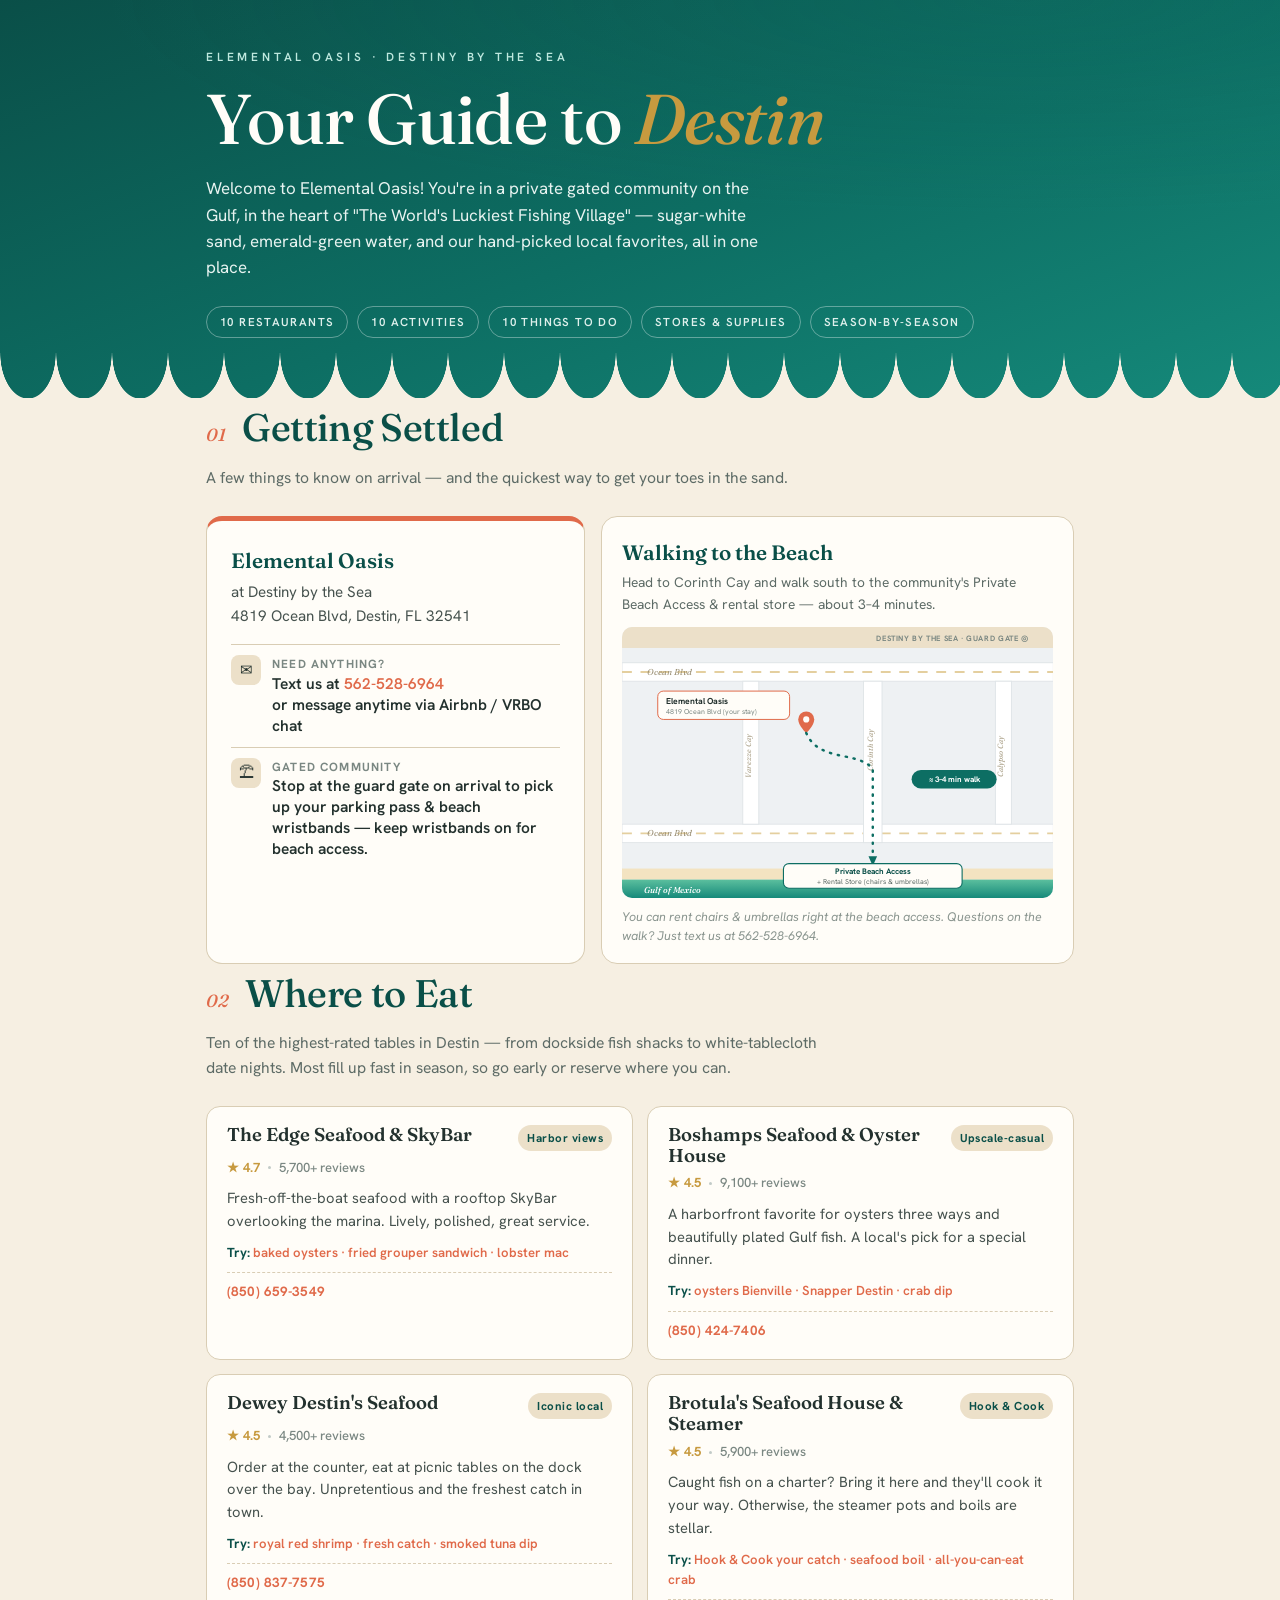
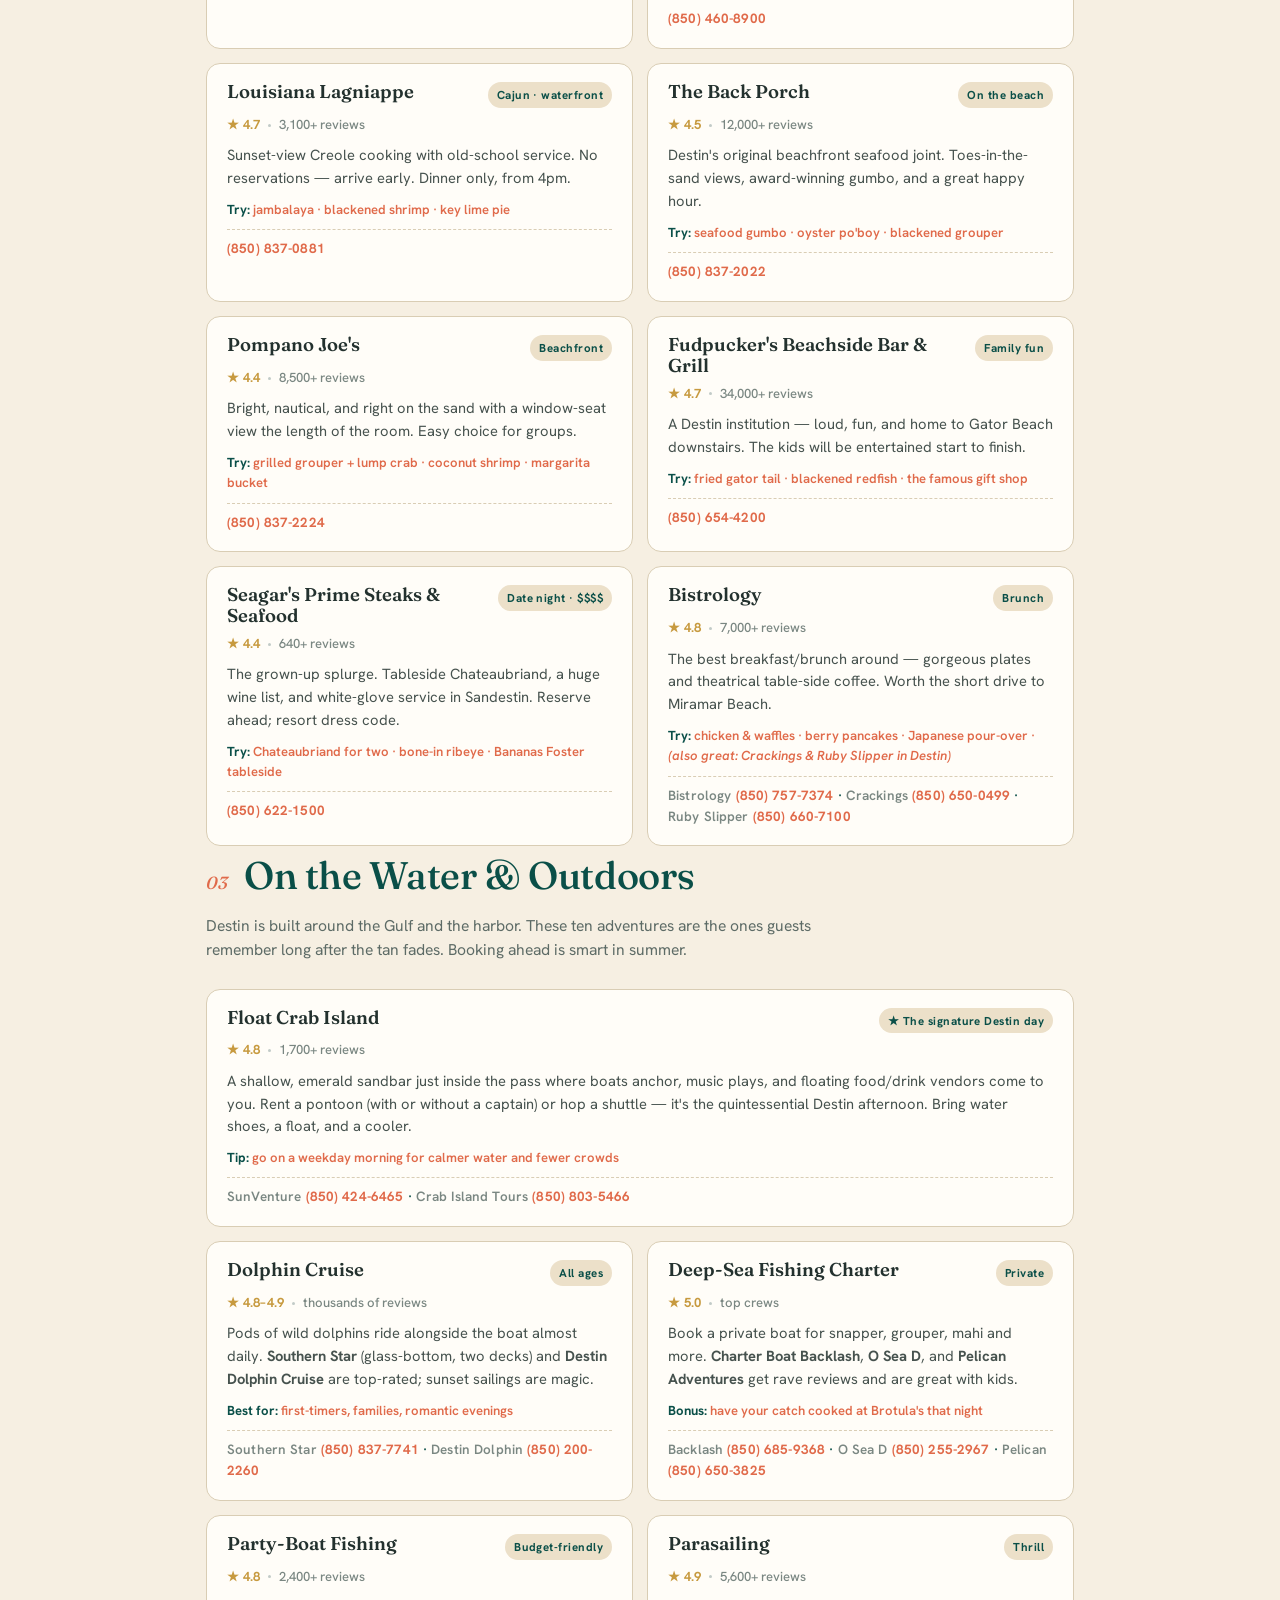
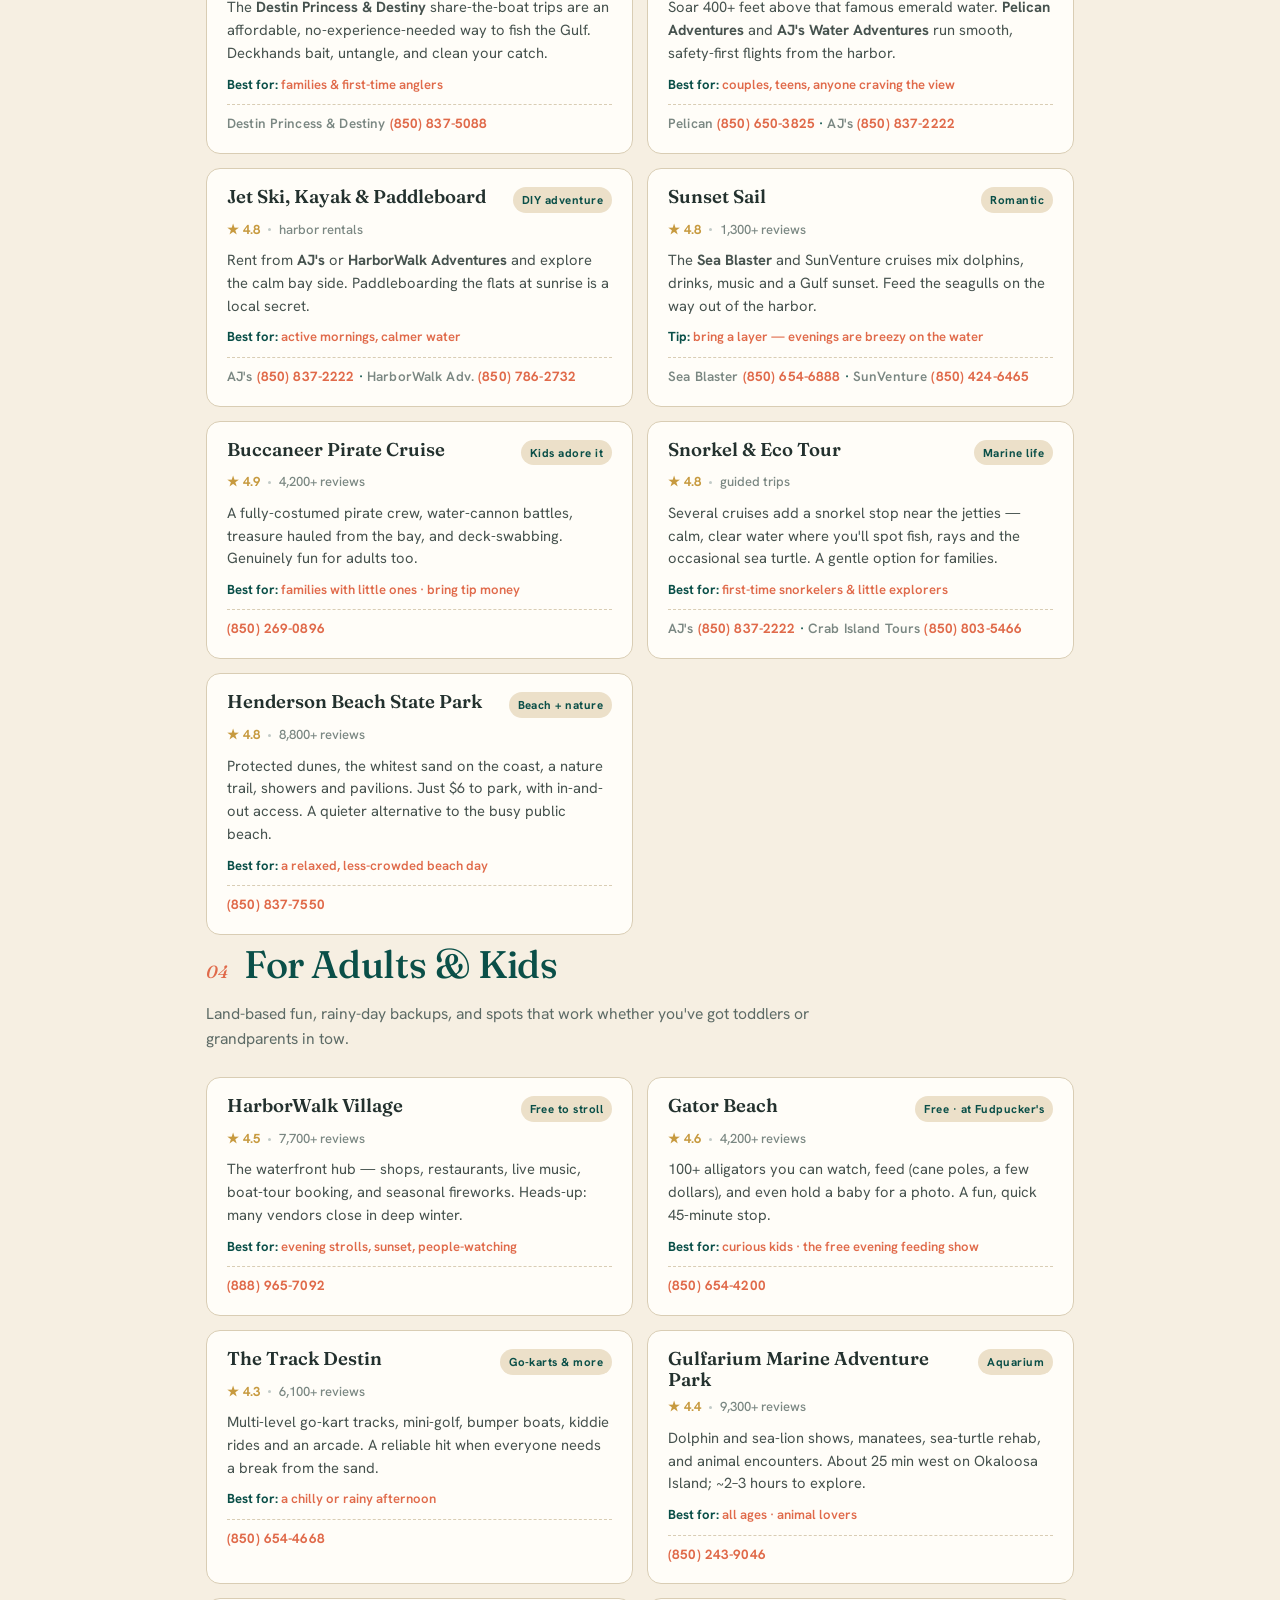
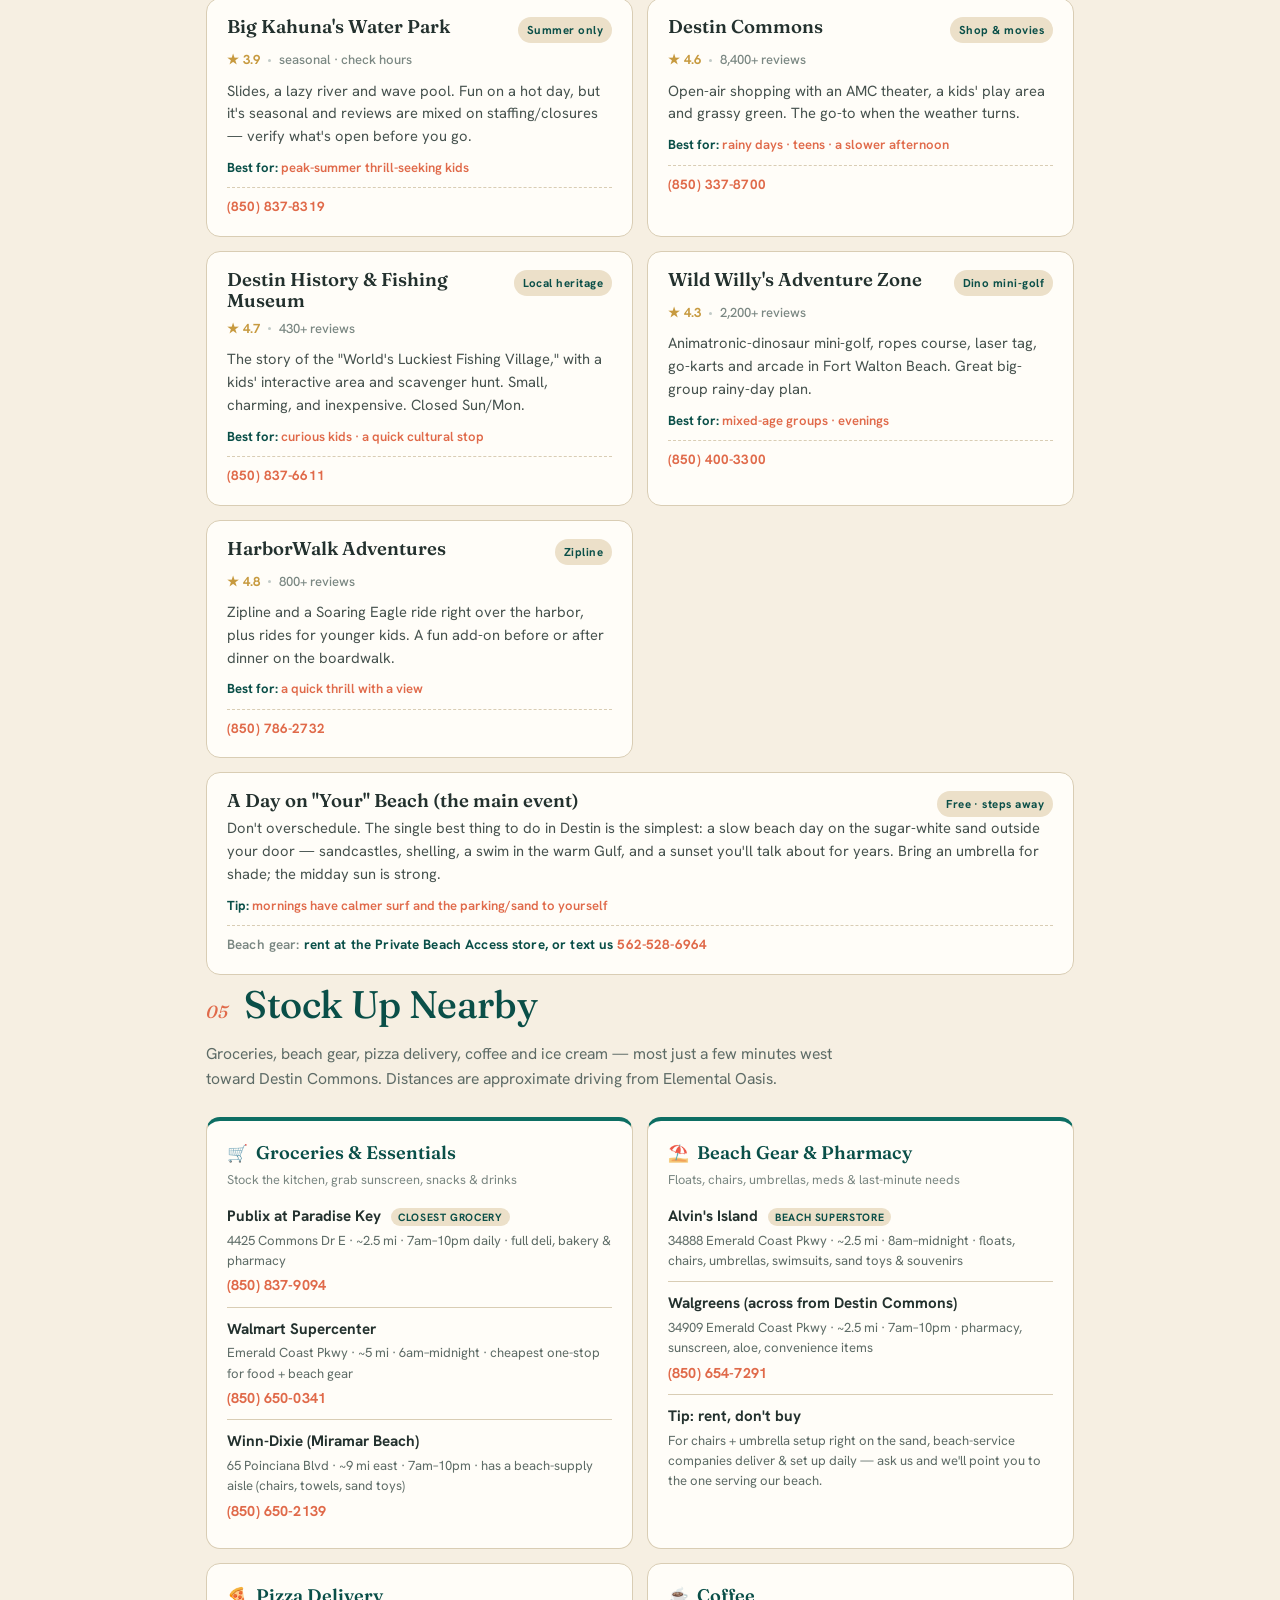
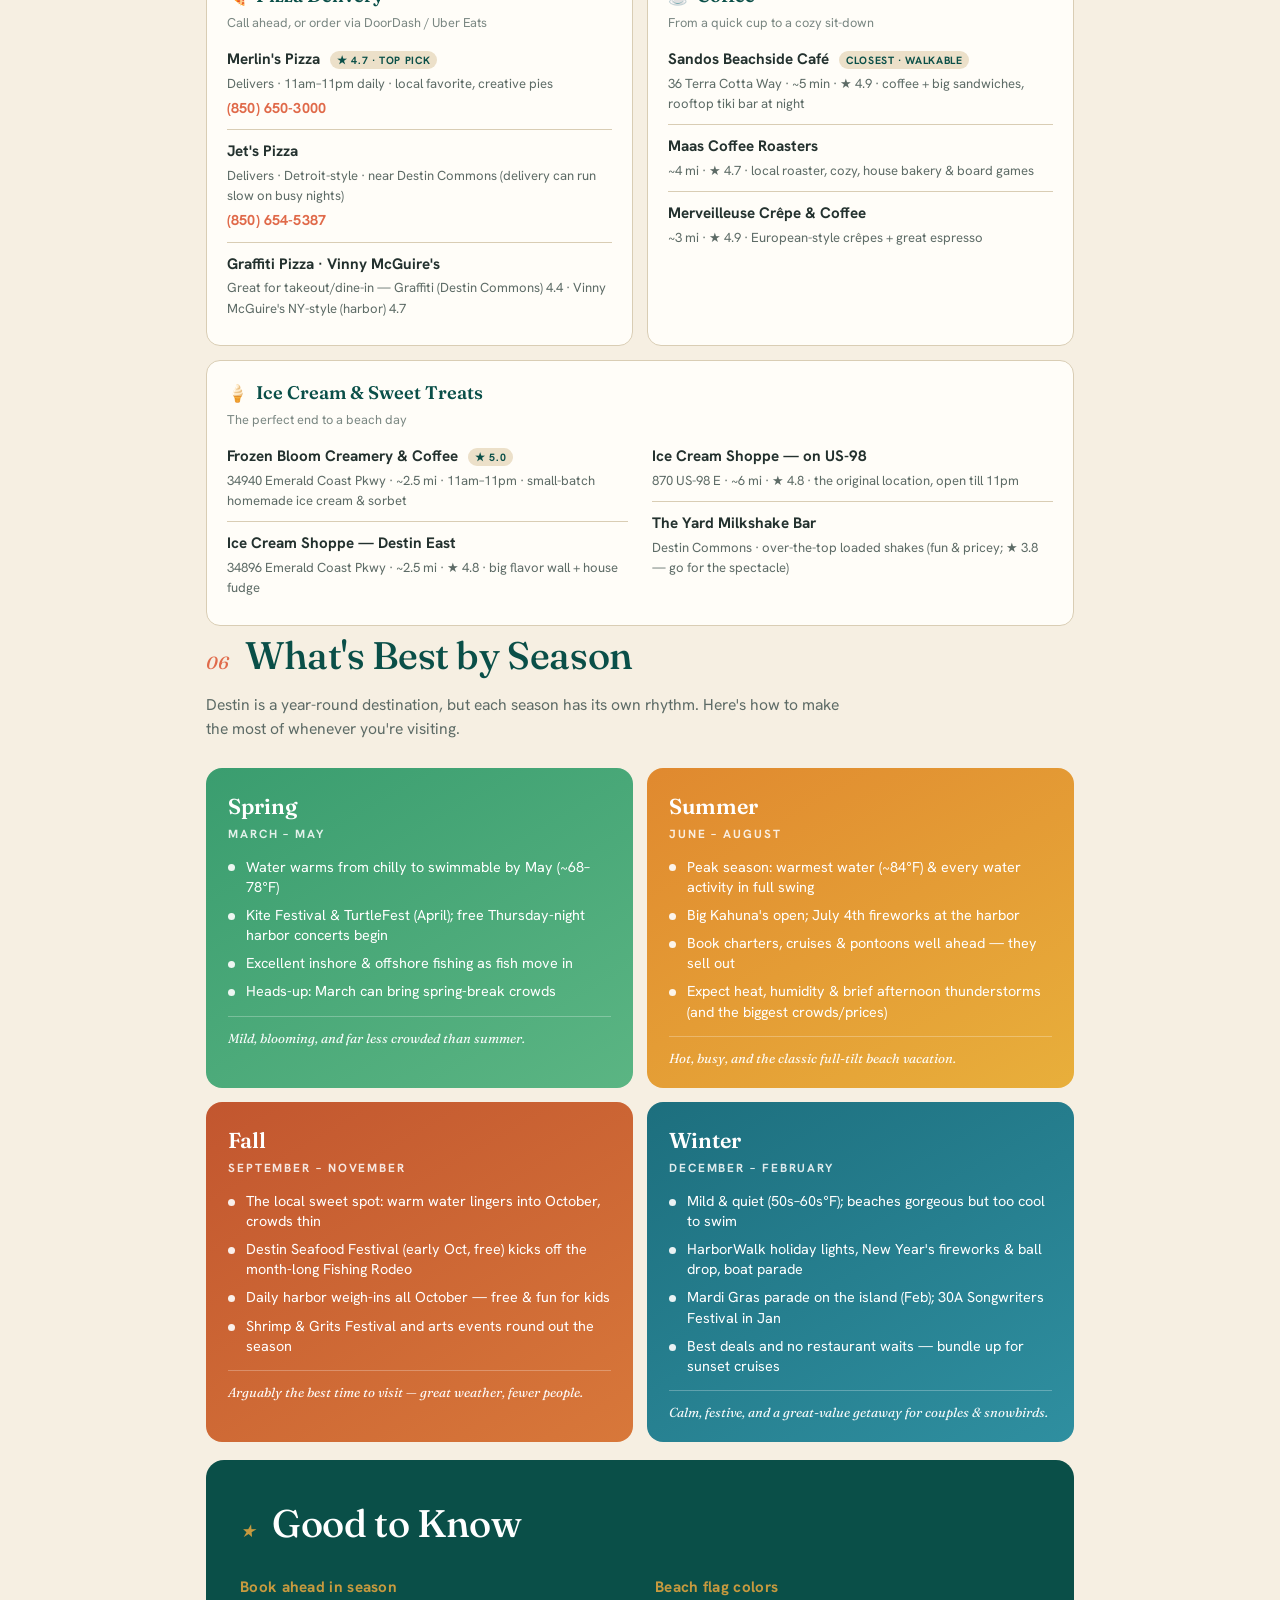
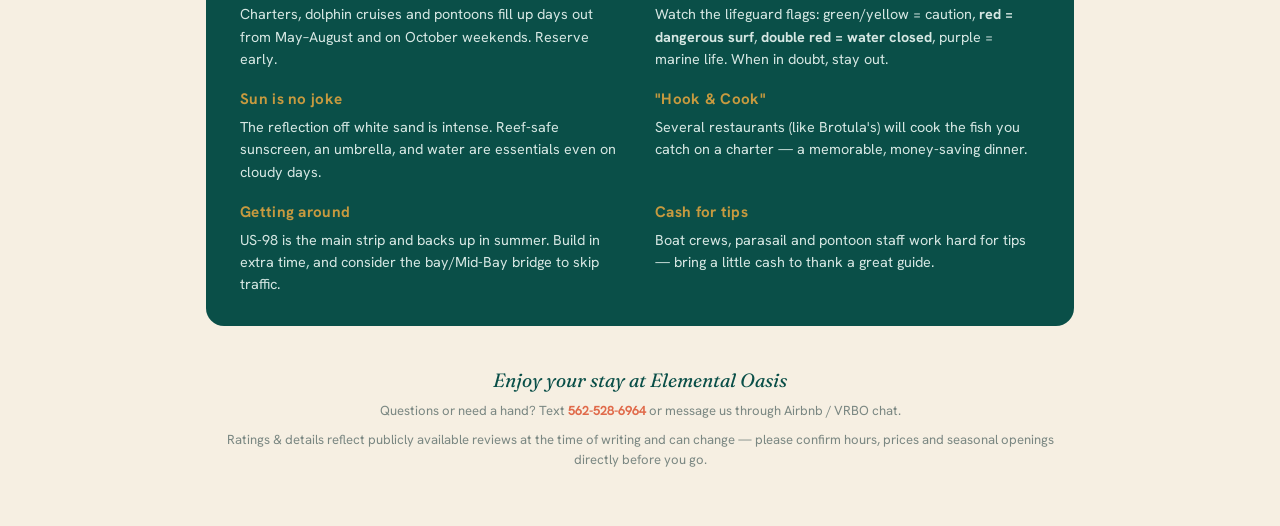
==== index.html @ 058cfdca "Add files via upload" ====
<!DOCTYPE html>
<html lang="en">
<head>
<meta charset="UTF-8">
<meta name="viewport" content="width=device-width, initial-scale=1.0">
<title>Elemental Oasis — Destin Guest Guide</title>
<link rel="preconnect" href="https://fonts.googleapis.com">
<link rel="preconnect" href="https://fonts.gstatic.com" crossorigin>
<link href="https://fonts.googleapis.com/css2?family=Fraunces:ital,opsz,wght@0,9..144,400;0,9..144,500;0,9..144,600;1,9..144,400&family=Hanken+Grotesk:wght@400;500;600;700&display=swap" rel="stylesheet">
<style>
  :root{
    --sand:#f6efe2;
    --sand-deep:#ece0c9;
    --ink:#23312e;
    --emerald:#0d6e63;
    --emerald-deep:#0a4f48;
    --coral:#e06a4a;
    --gold:#c79a3f;
    --line:#d9cdb4;
    --paper:#fffdf8;
  }
  *{box-sizing:border-box;margin:0;padding:0;}
  html{scroll-behavior:smooth;}
  body{
    font-family:'Hanken Grotesk',sans-serif;
    background:var(--sand);
    color:var(--ink);
    line-height:1.55;
    -webkit-font-smoothing:antialiased;
  }
  .wrap{max-width:920px;margin:0 auto;padding:0 26px;}

  /* ---------- HERO ---------- */
  header.hero{
    position:relative;
    background:
      radial-gradient(120% 90% at 80% 0%, rgba(13,110,99,.18), transparent 60%),
      linear-gradient(160deg,var(--emerald-deep) 0%, var(--emerald) 55%, #15897a 100%);
    color:var(--paper);
    padding:64px 0 72px;
    overflow:hidden;
  }
  header.hero::after{
    content:"";position:absolute;left:0;right:0;bottom:-1px;height:46px;
    background:var(--sand);
    -webkit-mask:radial-gradient(28px 46px at 28px 0, transparent 98%, #000) repeat-x;
            mask:radial-gradient(28px 46px at 28px 0, transparent 98%, #000) repeat-x;
    -webkit-mask-size:56px 46px; mask-size:56px 46px;
  }
  .eyebrow{
    font-size:.74rem;letter-spacing:.32em;text-transform:uppercase;
    font-weight:600;color:#bfe9df;margin-bottom:18px;
  }
  header.hero h1{
    font-family:'Fraunces',serif;font-weight:500;
    font-size:clamp(2.6rem,6.5vw,4.4rem);line-height:.98;letter-spacing:-.01em;
  }
  header.hero h1 em{font-style:italic;color:var(--gold);}
  .lede{
    margin-top:22px;max-width:560px;font-size:1.06rem;color:#e7f3f0;
  }
  .tagchips{margin-top:26px;display:flex;flex-wrap:wrap;gap:9px;}
  .tagchips span{
    font-size:.72rem;letter-spacing:.12em;text-transform:uppercase;font-weight:600;
    border:1px solid rgba(255,255,255,.35);border-radius:30px;padding:6px 13px;color:#dff0ec;
  }

  /* ---------- SECTION SCAFFOLD ---------- */
  section{padding:54px 0 8px;}
  .sec-head{display:flex;align-items:baseline;gap:16px;margin-bottom:8px;}
  .sec-num{
    font-family:'Fraunces',serif;font-style:italic;font-size:1.1rem;color:var(--coral);
    font-weight:500;
  }
  h2{
    font-family:'Fraunces',serif;font-weight:500;
    font-size:clamp(1.7rem,3.6vw,2.4rem);letter-spacing:-.01em;color:var(--emerald-deep);
  }
  .sec-sub{color:#5d6b66;font-size:.98rem;margin:2px 0 26px;max-width:640px;}

  /* ---------- CARDS ---------- */
  .grid{display:grid;grid-template-columns:1fr 1fr;gap:14px;}
  .card{
    background:var(--paper);border:1px solid var(--line);border-radius:14px;
    padding:18px 20px;position:relative;
    transition:transform .18s ease, box-shadow .18s ease;
  }
  .card:hover{transform:translateY(-3px);box-shadow:0 14px 28px -18px rgba(10,79,72,.5);}
  .card .top{display:flex;justify-content:space-between;align-items:flex-start;gap:10px;}
  .card h3{
    font-family:'Fraunces',serif;font-weight:600;font-size:1.16rem;line-height:1.12;color:var(--ink);
  }
  .pill{
    flex-shrink:0;font-size:.72rem;font-weight:700;letter-spacing:.04em;
    background:var(--sand-deep);color:var(--emerald-deep);border-radius:20px;padding:4px 9px;white-space:nowrap;
  }
  .meta{display:flex;align-items:center;gap:8px;margin:7px 0 9px;font-size:.82rem;color:#7a8782;font-weight:500;}
  .stars{color:var(--gold);font-weight:700;letter-spacing:.02em;}
  .dot{width:3px;height:3px;border-radius:50%;background:#c2cbc7;}
  .card p{font-size:.92rem;color:#46524e;}
  .card .pick{
    display:block;margin-top:10px;font-size:.82rem;color:var(--coral);font-weight:600;
  }
  .card .pick b{color:var(--emerald-deep);}
  .card .cphone{display:block;margin-top:9px;padding-top:9px;border-top:1px dashed var(--line);font-size:.84rem;font-weight:700;color:var(--emerald-deep);letter-spacing:.01em;}
  .card .cphone .ph{color:var(--coral);}
  .card .cphone .nm{color:#7a8782;font-weight:600;}

  /* full-width feature card */
  .grid .span2{grid-column:1 / -1;}

  /* ---------- SEASONS ---------- */
  .seasons{display:grid;grid-template-columns:1fr 1fr;gap:14px;margin-top:8px;}
  .season{
    border-radius:16px;padding:22px 22px 20px;color:#fff;position:relative;overflow:hidden;
  }
  .season h3{font-family:'Fraunces',serif;font-weight:600;font-size:1.35rem;margin-bottom:2px;}
  .season .when{font-size:.74rem;letter-spacing:.16em;text-transform:uppercase;font-weight:700;opacity:.85;margin-bottom:13px;}
  .season ul{list-style:none;display:flex;flex-direction:column;gap:8px;}
  .season li{font-size:.9rem;padding-left:18px;position:relative;line-height:1.4;}
  .season li::before{content:"";position:absolute;left:0;top:.55em;width:7px;height:7px;border-radius:50%;background:rgba(255,255,255,.9);}
  .season .vibe{margin-top:14px;font-size:.82rem;font-style:italic;font-family:'Fraunces',serif;opacity:.95;border-top:1px solid rgba(255,255,255,.28);padding-top:11px;}
  .s-spring{background:linear-gradient(150deg,#3a9d6f,#5bb583);}
  .s-summer{background:linear-gradient(150deg,#e0892f,#e8af3b);}
  .s-fall{background:linear-gradient(150deg,#c2562f,#d8783a);}
  .s-winter{background:linear-gradient(150deg,#1d6f7e,#2f8fa0);}

  /* ---------- TIPS ---------- */
  .tips{background:var(--emerald-deep);color:#eaf5f2;border-radius:18px;padding:34px 34px 30px;margin:18px 0 0;}
  .tips h2{color:#fff;}
  .tip-grid{display:grid;grid-template-columns:1fr 1fr;gap:18px 30px;margin-top:22px;}
  .tip h4{font-size:.95rem;color:var(--gold);font-weight:700;margin-bottom:4px;letter-spacing:.02em;}
  .tip p{font-size:.9rem;color:#d6e7e3;}

  footer{padding:40px 0 56px;text-align:center;color:#7a8782;font-size:.82rem;}
  footer .mark{font-family:'Fraunces',serif;font-style:italic;font-size:1.2rem;color:var(--emerald-deep);margin-bottom:6px;}

  a{color:inherit;}

  /* ---------- GETTING SETTLED ---------- */
  .settle-grid{display:grid;grid-template-columns:1fr 1.25fr;gap:16px;align-items:stretch;margin-top:8px;}
  .contact-card{
    background:var(--paper);border:1px solid var(--line);border-radius:16px;padding:24px 24px 22px;
    border-top:5px solid var(--coral);
  }
  .contact-card h3{font-family:'Fraunces',serif;font-weight:600;font-size:1.3rem;color:var(--emerald-deep);margin-bottom:4px;}
  .contact-card .addr{font-size:.95rem;color:#46524e;margin-bottom:16px;}
  .contact-row{display:flex;gap:11px;align-items:flex-start;padding:10px 0;border-top:1px solid var(--line);}
  .contact-row .ic{flex-shrink:0;width:30px;height:30px;border-radius:8px;background:var(--sand-deep);display:grid;place-items:center;font-size:.95rem;}
  .contact-row .lbl{font-size:.74rem;letter-spacing:.1em;text-transform:uppercase;font-weight:700;color:#7a8782;}
  .contact-row .val{font-size:.97rem;font-weight:600;color:var(--ink);line-height:1.35;}
  .contact-row .val .num{color:var(--coral);}

  /* ---------- BEACH MAP ---------- */
  .mapcard{background:var(--paper);border:1px solid var(--line);border-radius:16px;padding:20px 20px 16px;display:flex;flex-direction:column;}
  .mapcard h3{font-family:'Fraunces',serif;font-weight:600;font-size:1.3rem;color:var(--emerald-deep);margin-bottom:3px;}
  .mapcard .mapsub{font-size:.86rem;color:#5d6b66;margin-bottom:12px;}
  .mapcard svg{width:100%;height:auto;border-radius:10px;display:block;}
  .mapnote{font-size:.78rem;color:#8a958f;font-style:italic;margin-top:10px;}

  /* ---------- STORE BOXES ---------- */
  .storewrap{display:grid;grid-template-columns:1fr 1fr;gap:14px;margin-top:8px;}
  .storebox{background:var(--paper);border:1px solid var(--line);border-radius:14px;padding:18px 20px 16px;}
  .storebox.feature{border-top:4px solid var(--emerald);}
  .storebox h3{font-family:'Fraunces',serif;font-weight:600;font-size:1.14rem;color:var(--emerald-deep);margin-bottom:3px;display:flex;align-items:center;gap:8px;}
  .storebox h3 .em{font-size:1.05rem;}
  .storebox .boxsub{font-size:.8rem;color:#7a8782;margin-bottom:13px;}
  .store{padding:10px 0;border-top:1px solid var(--line);}
  .store:first-of-type{border-top:none;padding-top:2px;}
  .store .sname{font-size:.95rem;font-weight:700;color:var(--ink);}
  .store .sname .tag{font-size:.66rem;font-weight:700;letter-spacing:.06em;text-transform:uppercase;background:var(--sand-deep);color:var(--emerald-deep);border-radius:20px;padding:2px 7px;margin-left:6px;vertical-align:middle;}
  .store .smeta{font-size:.82rem;color:#5d6b66;margin-top:2px;}
  .store .sphone{font-size:.9rem;font-weight:700;color:var(--coral);margin-top:3px;letter-spacing:.01em;}

  @media (max-width:680px){
    .settle-grid,.storewrap{grid-template-columns:1fr;}
  }
    header.hero{padding:48px 0 60px;}
  }
  @media print{
    body{background:#fff;}
    .card:hover{transform:none;box-shadow:none;}
    header.hero,.tips,.season,.contact-card,.mapcard,.storebox{-webkit-print-color-adjust:exact;print-color-adjust:exact;}
    section{padding:26px 0 4px;break-inside:avoid;}
    .card,.storebox,.contact-card,.mapcard{break-inside:avoid;}
  }
</style>
</head>
<body>

<header class="hero">
  <div class="wrap">
    <div class="eyebrow">Elemental Oasis · Destiny by the Sea</div>
    <h1>Your Guide to <em>Destin</em></h1>
    <p class="lede">Welcome to Elemental Oasis! You're in a private gated community on the Gulf, in the heart of "The World's Luckiest Fishing Village" — sugar-white sand, emerald-green water, and our hand-picked local favorites, all in one place.</p>
    <div class="tagchips">
      <span>10 Restaurants</span><span>10 Activities</span><span>10 Things to Do</span><span>Stores & Supplies</span><span>Season-by-Season</span>
    </div>
  </div>
</header>

<!-- ================= GETTING SETTLED ================= -->
<section class="wrap" id="settle">
  <div class="sec-head"><span class="sec-num">01</span><h2>Getting Settled</h2></div>
  <p class="sec-sub">A few things to know on arrival — and the quickest way to get your toes in the sand.</p>
  <div class="settle-grid">

    <div class="contact-card">
      <h3>Elemental Oasis</h3>
      <p class="addr">at Destiny by the Sea<br>4819 Ocean Blvd, Destin, FL 32541</p>
      <div class="contact-row">
        <div class="ic">✉</div>
        <div><div class="lbl">Need anything?</div><div class="val">Text us at <span class="num">562-528-6964</span><br>or message anytime via Airbnb / VRBO chat</div></div>
      </div>
      <div class="contact-row">
        <div class="ic">⛱</div>
        <div><div class="lbl">Gated community</div><div class="val">Stop at the guard gate on arrival to pick up your parking pass &amp; beach wristbands — keep wristbands on for beach access.</div></div>
      </div>
    </div>

    <div class="mapcard">
      <h3>Walking to the Beach</h3>
      <p class="mapsub">Head to Corinth Cay and walk south to the community's Private Beach Access &amp; rental store — about 3–4 minutes.</p>
      <svg viewBox="0 0 700 440" xmlns="http://www.w3.org/2000/svg" role="img" aria-label="Map of the walk from Elemental Oasis down Corinth Cay to the private beach access">
        <defs>
          <linearGradient id="gulf" x1="0" y1="0" x2="0" y2="1">
            <stop offset="0%" stop-color="#5bbf9e"/><stop offset="100%" stop-color="#15897a"/>
          </linearGradient>
        </defs>
        <rect x="0" y="0" width="700" height="440" rx="10" fill="#eef1f3"/>
        <rect x="0" y="0" width="700" height="34" fill="#ece0c9"/>
        <text x="660" y="22" font-family="Hanken Grotesk, sans-serif" font-size="12.5" font-weight="700" fill="#7a8782" text-anchor="end" letter-spacing="1">DESTINY BY THE SEA &#183; GUARD GATE &#9678;</text>
        <rect x="0" y="58" width="700" height="30" fill="#ffffff" stroke="#dfe4e7" stroke-width="1.5"/>
        <line x1="0" y1="73" x2="700" y2="73" stroke="#e4cf9f" stroke-width="3" stroke-dasharray="16 14"/>
        <text x="40" y="78" font-family="Fraunces, serif" font-size="14" font-style="italic" fill="#9a8f74">Ocean Blvd</text>
        <rect x="0" y="320" width="700" height="30" fill="#ffffff" stroke="#dfe4e7" stroke-width="1.5"/>
        <line x1="0" y1="335" x2="700" y2="335" stroke="#e4cf9f" stroke-width="3" stroke-dasharray="16 14"/>
        <text x="40" y="340" font-family="Fraunces, serif" font-size="14" font-style="italic" fill="#9a8f74">Ocean Blvd</text>
        <rect x="196" y="88" width="26" height="232" fill="#ffffff" stroke="#dfe4e7" stroke-width="1.5"/>
        <text x="209" y="210" font-family="Fraunces, serif" font-size="12.5" font-style="italic" fill="#a99f86" text-anchor="middle" transform="rotate(-90 209 210)">Varezze Cay</text>
        <rect x="392" y="88" width="30" height="262" fill="#ffffff" stroke="#dfe4e7" stroke-width="1.5"/>
        <text x="407" y="200" font-family="Fraunces, serif" font-size="12.5" font-style="italic" fill="#a99f86" text-anchor="middle" transform="rotate(-90 407 200)">Corinth Cay</text>
        <rect x="606" y="88" width="26" height="232" fill="#ffffff" stroke="#dfe4e7" stroke-width="1.5"/>
        <text x="619" y="210" font-family="Fraunces, serif" font-size="12.5" font-style="italic" fill="#a99f86" text-anchor="middle" transform="rotate(-90 619 210)">Calypso Cay</text>
        <g>
          <path d="M286 150 a13 13 0 1 1 26 0 c0 10 -13 22 -13 22 c0 0 -13 -12 -13 -22 z" fill="#e06a4a"/>
          <circle cx="299" cy="150" r="5" fill="#fffdf8"/>
          <rect x="58" y="104" width="214" height="46" rx="9" fill="#fffdf8" stroke="#e06a4a" stroke-width="1.6"/>
          <text x="72" y="125" font-family="Hanken Grotesk, sans-serif" font-size="14" font-weight="700" fill="#23312e">Elemental Oasis</text>
          <text x="72" y="142" font-family="Hanken Grotesk, sans-serif" font-size="11.5" fill="#7a8782">4819 Ocean Blvd (your stay)</text>
        </g>
        <path d="M299 172 C 320 220, 380 200, 407 230 L 407 372" fill="none" stroke="#0d6e63" stroke-width="4" stroke-dasharray="2 11" stroke-linecap="round"/>
        <polygon points="407,388 400,372 414,372" fill="#0d6e63"/>
        <rect x="0" y="392" width="700" height="18" fill="#f3e3c1"/>
        <rect x="0" y="410" width="700" height="30" fill="url(#gulf)"/>
        <text x="36" y="431" font-family="Fraunces, serif" font-size="14" font-style="italic" font-weight="500" fill="#ffffff">Gulf of Mexico</text>
        <rect x="262" y="384" width="290" height="40" rx="9" fill="#fffdf8" stroke="#0d6e63" stroke-width="1.8"/>
        <text x="407" y="401" font-family="Hanken Grotesk, sans-serif" font-size="13" font-weight="700" fill="#0a4f48" text-anchor="middle">Private Beach Access</text>
        <text x="407" y="417" font-family="Hanken Grotesk, sans-serif" font-size="11.5" fill="#5d6b66" text-anchor="middle">+ Rental Store (chairs &amp; umbrellas)</text>
        <rect x="470" y="232" width="138" height="30" rx="15" fill="#0d6e63"/>
        <text x="539" y="252" font-family="Hanken Grotesk, sans-serif" font-size="13" font-weight="700" fill="#ffffff" text-anchor="middle">&#8776; 3&#8211;4 min walk</text>
      </svg>
      <p class="mapnote">You can rent chairs &amp; umbrellas right at the beach access. Questions on the walk? Just text us at 562-528-6964.</p>
    </div>

  </div>
</section>

<!-- ================= RESTAURANTS ================= -->
<section class="wrap" id="eat">
  <div class="sec-head"><span class="sec-num">02</span><h2>Where to Eat</h2></div>
  <p class="sec-sub">Ten of the highest-rated tables in Destin — from dockside fish shacks to white-tablecloth date nights. Most fill up fast in season, so go early or reserve where you can.</p>
  <div class="grid">

    <div class="card">
      <div class="top"><h3>The Edge Seafood & SkyBar</h3><span class="pill">Harbor views</span></div>
      <div class="meta"><span class="stars">★ 4.7</span><span class="dot"></span>5,700+ reviews</div>
      <p>Fresh-off-the-boat seafood with a rooftop SkyBar overlooking the marina. Lively, polished, great service.</p>
      <span class="pick"><b>Try:</b> baked oysters · fried grouper sandwich · lobster mac</span>
      <span class="cphone"><span class="ph">(850) 659-3549</span></span>
    </div>

    <div class="card">
      <div class="top"><h3>Boshamps Seafood & Oyster House</h3><span class="pill">Upscale-casual</span></div>
      <div class="meta"><span class="stars">★ 4.5</span><span class="dot"></span>9,100+ reviews</div>
      <p>A harborfront favorite for oysters three ways and beautifully plated Gulf fish. A local's pick for a special dinner.</p>
      <span class="pick"><b>Try:</b> oysters Bienville · Snapper Destin · crab dip</span>
      <span class="cphone"><span class="ph">(850) 424-7406</span></span>
    </div>

    <div class="card">
      <div class="top"><h3>Dewey Destin's Seafood</h3><span class="pill">Iconic local</span></div>
      <div class="meta"><span class="stars">★ 4.5</span><span class="dot"></span>4,500+ reviews</div>
      <p>Order at the counter, eat at picnic tables on the dock over the bay. Unpretentious and the freshest catch in town.</p>
      <span class="pick"><b>Try:</b> royal red shrimp · fresh catch · smoked tuna dip</span>
      <span class="cphone"><span class="ph">(850) 837-7575</span></span>
    </div>

    <div class="card">
      <div class="top"><h3>Brotula's Seafood House & Steamer</h3><span class="pill">Hook & Cook</span></div>
      <div class="meta"><span class="stars">★ 4.5</span><span class="dot"></span>5,900+ reviews</div>
      <p>Caught fish on a charter? Bring it here and they'll cook it your way. Otherwise, the steamer pots and boils are stellar.</p>
      <span class="pick"><b>Try:</b> Hook &amp; Cook your catch · seafood boil · all-you-can-eat crab</span>
      <span class="cphone"><span class="ph">(850) 460-8900</span></span>
    </div>

    <div class="card">
      <div class="top"><h3>Louisiana Lagniappe</h3><span class="pill">Cajun · waterfront</span></div>
      <div class="meta"><span class="stars">★ 4.7</span><span class="dot"></span>3,100+ reviews</div>
      <p>Sunset-view Creole cooking with old-school service. No reservations — arrive early. Dinner only, from 4pm.</p>
      <span class="pick"><b>Try:</b> jambalaya · blackened shrimp · key lime pie</span>
      <span class="cphone"><span class="ph">(850) 837-0881</span></span>
    </div>

    <div class="card">
      <div class="top"><h3>The Back Porch</h3><span class="pill">On the beach</span></div>
      <div class="meta"><span class="stars">★ 4.5</span><span class="dot"></span>12,000+ reviews</div>
      <p>Destin's original beachfront seafood joint. Toes-in-the-sand views, award-winning gumbo, and a great happy hour.</p>
      <span class="pick"><b>Try:</b> seafood gumbo · oyster po'boy · blackened grouper</span>
      <span class="cphone"><span class="ph">(850) 837-2022</span></span>
    </div>

    <div class="card">
      <div class="top"><h3>Pompano Joe's</h3><span class="pill">Beachfront</span></div>
      <div class="meta"><span class="stars">★ 4.4</span><span class="dot"></span>8,500+ reviews</div>
      <p>Bright, nautical, and right on the sand with a window-seat view the length of the room. Easy choice for groups.</p>
      <span class="pick"><b>Try:</b> grilled grouper + lump crab · coconut shrimp · margarita bucket</span>
      <span class="cphone"><span class="ph">(850) 837-2224</span></span>
    </div>

    <div class="card">
      <div class="top"><h3>Fudpucker's Beachside Bar & Grill</h3><span class="pill">Family fun</span></div>
      <div class="meta"><span class="stars">★ 4.7</span><span class="dot"></span>34,000+ reviews</div>
      <p>A Destin institution — loud, fun, and home to Gator Beach downstairs. The kids will be entertained start to finish.</p>
      <span class="pick"><b>Try:</b> fried gator tail · blackened redfish · the famous gift shop</span>
      <span class="cphone"><span class="ph">(850) 654-4200</span></span>
    </div>

    <div class="card">
      <div class="top"><h3>Seagar's Prime Steaks & Seafood</h3><span class="pill">Date night · $$$$</span></div>
      <div class="meta"><span class="stars">★ 4.4</span><span class="dot"></span>640+ reviews</div>
      <p>The grown-up splurge. Tableside Chateaubriand, a huge wine list, and white-glove service in Sandestin. Reserve ahead; resort dress code.</p>
      <span class="pick"><b>Try:</b> Chateaubriand for two · bone-in ribeye · Bananas Foster tableside</span>
      <span class="cphone"><span class="ph">(850) 622-1500</span></span>
    </div>

    <div class="card">
      <div class="top"><h3>Bistrology</h3><span class="pill">Brunch</span></div>
      <div class="meta"><span class="stars">★ 4.8</span><span class="dot"></span>7,000+ reviews</div>
      <p>The best breakfast/brunch around — gorgeous plates and theatrical table-side coffee. Worth the short drive to Miramar Beach.</p>
      <span class="pick"><b>Try:</b> chicken &amp; waffles · berry pancakes · Japanese pour-over · <i>(also great: Crackings & Ruby Slipper in Destin)</i></span>
      <span class="cphone"><span class="nm">Bistrology</span> <span class="ph">(850) 757-7374</span> &#183; <span class="nm">Crackings</span> <span class="ph">(850) 650-0499</span> &#183; <span class="nm">Ruby Slipper</span> <span class="ph">(850) 660-7100</span></span>
    </div>

  </div>
</section>

<!-- ================= ACTIVITIES ================= -->
<section class="wrap" id="do">
  <div class="sec-head"><span class="sec-num">03</span><h2>On the Water & Outdoors</h2></div>
  <p class="sec-sub">Destin is built around the Gulf and the harbor. These ten adventures are the ones guests remember long after the tan fades. Booking ahead is smart in summer.</p>
  <div class="grid">

    <div class="card span2">
      <div class="top"><h3>Float Crab Island</h3><span class="pill">★ The signature Destin day</span></div>
      <div class="meta"><span class="stars">★ 4.8</span><span class="dot"></span>1,700+ reviews</div>
      <p>A shallow, emerald sandbar just inside the pass where boats anchor, music plays, and floating food/drink vendors come to you. Rent a pontoon (with or without a captain) or hop a shuttle — it's the quintessential Destin afternoon. Bring water shoes, a float, and a cooler.</p>
      <span class="pick"><b>Tip:</b> go on a weekday morning for calmer water and fewer crowds</span>
      <span class="cphone"><span class="nm">SunVenture</span> <span class="ph">(850) 424-6465</span> &#183; <span class="nm">Crab Island Tours</span> <span class="ph">(850) 803-5466</span></span>
    </div>

    <div class="card">
      <div class="top"><h3>Dolphin Cruise</h3><span class="pill">All ages</span></div>
      <div class="meta"><span class="stars">★ 4.8–4.9</span><span class="dot"></span>thousands of reviews</div>
      <p>Pods of wild dolphins ride alongside the boat almost daily. <b>Southern Star</b> (glass-bottom, two decks) and <b>Destin Dolphin Cruise</b> are top-rated; sunset sailings are magic.</p>
      <span class="pick"><b>Best for:</b> first-timers, families, romantic evenings</span>
      <span class="cphone"><span class="nm">Southern Star</span> <span class="ph">(850) 837-7741</span> &#183; <span class="nm">Destin Dolphin</span> <span class="ph">(850) 200-2260</span></span>
    </div>

    <div class="card">
      <div class="top"><h3>Deep-Sea Fishing Charter</h3><span class="pill">Private</span></div>
      <div class="meta"><span class="stars">★ 5.0</span><span class="dot"></span>top crews</div>
      <p>Book a private boat for snapper, grouper, mahi and more. <b>Charter Boat Backlash</b>, <b>O Sea D</b>, and <b>Pelican Adventures</b> get rave reviews and are great with kids.</p>
      <span class="pick"><b>Bonus:</b> have your catch cooked at Brotula's that night</span>
      <span class="cphone"><span class="nm">Backlash</span> <span class="ph">(850) 685-9368</span> &#183; <span class="nm">O Sea D</span> <span class="ph">(850) 255-2967</span> &#183; <span class="nm">Pelican</span> <span class="ph">(850) 650-3825</span></span>
    </div>

    <div class="card">
      <div class="top"><h3>Party-Boat Fishing</h3><span class="pill">Budget-friendly</span></div>
      <div class="meta"><span class="stars">★ 4.8</span><span class="dot"></span>2,400+ reviews</div>
      <p>The <b>Destin Princess & Destiny</b> share-the-boat trips are an affordable, no-experience-needed way to fish the Gulf. Deckhands bait, untangle, and clean your catch.</p>
      <span class="pick"><b>Best for:</b> families &amp; first-time anglers</span>
      <span class="cphone"><span class="nm">Destin Princess & Destiny</span> <span class="ph">(850) 837-5088</span></span>
    </div>

    <div class="card">
      <div class="top"><h3>Parasailing</h3><span class="pill">Thrill</span></div>
      <div class="meta"><span class="stars">★ 4.9</span><span class="dot"></span>5,600+ reviews</div>
      <p>Soar 400+ feet above that famous emerald water. <b>Pelican Adventures</b> and <b>AJ's Water Adventures</b> run smooth, safety-first flights from the harbor.</p>
      <span class="pick"><b>Best for:</b> couples, teens, anyone craving the view</span>
      <span class="cphone"><span class="nm">Pelican</span> <span class="ph">(850) 650-3825</span> &#183; <span class="nm">AJ's</span> <span class="ph">(850) 837-2222</span></span>
    </div>

    <div class="card">
      <div class="top"><h3>Jet Ski, Kayak & Paddleboard</h3><span class="pill">DIY adventure</span></div>
      <div class="meta"><span class="stars">★ 4.8</span><span class="dot"></span>harbor rentals</div>
      <p>Rent from <b>AJ's</b> or <b>HarborWalk Adventures</b> and explore the calm bay side. Paddleboarding the flats at sunrise is a local secret.</p>
      <span class="pick"><b>Best for:</b> active mornings, calmer water</span>
      <span class="cphone"><span class="nm">AJ's</span> <span class="ph">(850) 837-2222</span> &#183; <span class="nm">HarborWalk Adv.</span> <span class="ph">(850) 786-2732</span></span>
    </div>

    <div class="card">
      <div class="top"><h3>Sunset Sail</h3><span class="pill">Romantic</span></div>
      <div class="meta"><span class="stars">★ 4.8</span><span class="dot"></span>1,300+ reviews</div>
      <p>The <b>Sea Blaster</b> and SunVenture cruises mix dolphins, drinks, music and a Gulf sunset. Feed the seagulls on the way out of the harbor.</p>
      <span class="pick"><b>Tip:</b> bring a layer — evenings are breezy on the water</span>
      <span class="cphone"><span class="nm">Sea Blaster</span> <span class="ph">(850) 654-6888</span> &#183; <span class="nm">SunVenture</span> <span class="ph">(850) 424-6465</span></span>
    </div>

    <div class="card">
      <div class="top"><h3>Buccaneer Pirate Cruise</h3><span class="pill">Kids adore it</span></div>
      <div class="meta"><span class="stars">★ 4.9</span><span class="dot"></span>4,200+ reviews</div>
      <p>A fully-costumed pirate crew, water-cannon battles, treasure hauled from the bay, and deck-swabbing. Genuinely fun for adults too.</p>
      <span class="pick"><b>Best for:</b> families with little ones · bring tip money</span>
      <span class="cphone"><span class="ph">(850) 269-0896</span></span>
    </div>

    <div class="card">
      <div class="top"><h3>Snorkel & Eco Tour</h3><span class="pill">Marine life</span></div>
      <div class="meta"><span class="stars">&#9733; 4.8</span><span class="dot"></span>guided trips</div>
      <p>Several cruises add a snorkel stop near the jetties &mdash; calm, clear water where you'll spot fish, rays and the occasional sea turtle. A gentle option for families.</p>
      <span class="pick"><b>Best for:</b> first-time snorkelers &amp; little explorers</span>
      <span class="cphone"><span class="nm">AJ's</span> <span class="ph">(850) 837-2222</span> &#183; <span class="nm">Crab Island Tours</span> <span class="ph">(850) 803-5466</span></span>
    </div>

    <div class="card">
      <div class="top"><h3>Henderson Beach State Park</h3><span class="pill">Beach + nature</span></div>
      <div class="meta"><span class="stars">★ 4.8</span><span class="dot"></span>8,800+ reviews</div>
      <p>Protected dunes, the whitest sand on the coast, a nature trail, showers and pavilions. Just $6 to park, with in-and-out access. A quieter alternative to the busy public beach.</p>
      <span class="pick"><b>Best for:</b> a relaxed, less-crowded beach day</span>
      <span class="cphone"><span class="ph">(850) 837-7550</span></span>
    </div>

  </div>
</section>

<!-- ================= THINGS TO DO ================= -->
<section class="wrap" id="family">
  <div class="sec-head"><span class="sec-num">04</span><h2>For Adults & Kids</h2></div>
  <p class="sec-sub">Land-based fun, rainy-day backups, and spots that work whether you've got toddlers or grandparents in tow.</p>
  <div class="grid">

    <div class="card">
      <div class="top"><h3>HarborWalk Village</h3><span class="pill">Free to stroll</span></div>
      <div class="meta"><span class="stars">★ 4.5</span><span class="dot"></span>7,700+ reviews</div>
      <p>The waterfront hub — shops, restaurants, live music, boat-tour booking, and seasonal fireworks. Heads-up: many vendors close in deep winter.</p>
      <span class="pick"><b>Best for:</b> evening strolls, sunset, people-watching</span>
      <span class="cphone"><span class="ph">(888) 965-7092</span></span>
    </div>

    <div class="card">
      <div class="top"><h3>Gator Beach</h3><span class="pill">Free · at Fudpucker's</span></div>
      <div class="meta"><span class="stars">★ 4.6</span><span class="dot"></span>4,200+ reviews</div>
      <p>100+ alligators you can watch, feed (cane poles, a few dollars), and even hold a baby for a photo. A fun, quick 45-minute stop.</p>
      <span class="pick"><b>Best for:</b> curious kids · the free evening feeding show</span>
      <span class="cphone"><span class="ph">(850) 654-4200</span></span>
    </div>

    <div class="card">
      <div class="top"><h3>The Track Destin</h3><span class="pill">Go-karts & more</span></div>
      <div class="meta"><span class="stars">★ 4.3</span><span class="dot"></span>6,100+ reviews</div>
      <p>Multi-level go-kart tracks, mini-golf, bumper boats, kiddie rides and an arcade. A reliable hit when everyone needs a break from the sand.</p>
      <span class="pick"><b>Best for:</b> a chilly or rainy afternoon</span>
      <span class="cphone"><span class="ph">(850) 654-4668</span></span>
    </div>

    <div class="card">
      <div class="top"><h3>Gulfarium Marine Adventure Park</h3><span class="pill">Aquarium</span></div>
      <div class="meta"><span class="stars">★ 4.4</span><span class="dot"></span>9,300+ reviews</div>
      <p>Dolphin and sea-lion shows, manatees, sea-turtle rehab, and animal encounters. About 25 min west on Okaloosa Island; ~2–3 hours to explore.</p>
      <span class="pick"><b>Best for:</b> all ages · animal lovers</span>
      <span class="cphone"><span class="ph">(850) 243-9046</span></span>
    </div>

    <div class="card">
      <div class="top"><h3>Big Kahuna's Water Park</h3><span class="pill">Summer only</span></div>
      <div class="meta"><span class="stars">★ 3.9</span><span class="dot"></span>seasonal · check hours</div>
      <p>Slides, a lazy river and wave pool. Fun on a hot day, but it's seasonal and reviews are mixed on staffing/closures — verify what's open before you go.</p>
      <span class="pick"><b>Best for:</b> peak-summer thrill-seeking kids</span>
      <span class="cphone"><span class="ph">(850) 837-8319</span></span>
    </div>

    <div class="card">
      <div class="top"><h3>Destin Commons</h3><span class="pill">Shop & movies</span></div>
      <div class="meta"><span class="stars">★ 4.6</span><span class="dot"></span>8,400+ reviews</div>
      <p>Open-air shopping with an AMC theater, a kids' play area and grassy green. The go-to when the weather turns.</p>
      <span class="pick"><b>Best for:</b> rainy days · teens · a slower afternoon</span>
      <span class="cphone"><span class="ph">(850) 337-8700</span></span>
    </div>

    <div class="card">
      <div class="top"><h3>Destin History & Fishing Museum</h3><span class="pill">Local heritage</span></div>
      <div class="meta"><span class="stars">★ 4.7</span><span class="dot"></span>430+ reviews</div>
      <p>The story of the "World's Luckiest Fishing Village," with a kids' interactive area and scavenger hunt. Small, charming, and inexpensive. Closed Sun/Mon.</p>
      <span class="pick"><b>Best for:</b> curious kids · a quick cultural stop</span>
      <span class="cphone"><span class="ph">(850) 837-6611</span></span>
    </div>

    <div class="card">
      <div class="top"><h3>Wild Willy's Adventure Zone</h3><span class="pill">Dino mini-golf</span></div>
      <div class="meta"><span class="stars">★ 4.3</span><span class="dot"></span>2,200+ reviews</div>
      <p>Animatronic-dinosaur mini-golf, ropes course, laser tag, go-karts and arcade in Fort Walton Beach. Great big-group rainy-day plan.</p>
      <span class="pick"><b>Best for:</b> mixed-age groups · evenings</span>
      <span class="cphone"><span class="ph">(850) 400-3300</span></span>
    </div>

    <div class="card">
      <div class="top"><h3>HarborWalk Adventures</h3><span class="pill">Zipline</span></div>
      <div class="meta"><span class="stars">★ 4.8</span><span class="dot"></span>800+ reviews</div>
      <p>Zipline and a Soaring Eagle ride right over the harbor, plus rides for younger kids. A fun add-on before or after dinner on the boardwalk.</p>
      <span class="pick"><b>Best for:</b> a quick thrill with a view</span>
      <span class="cphone"><span class="ph">(850) 786-2732</span></span>
    </div>

    <div class="card span2">
      <div class="top"><h3>A Day on "Your" Beach (the main event)</h3><span class="pill">Free · steps away</span></div>
      <p>Don't overschedule. The single best thing to do in Destin is the simplest: a slow beach day on the sugar-white sand outside your door — sandcastles, shelling, a swim in the warm Gulf, and a sunset you'll talk about for years. Bring an umbrella for shade; the midday sun is strong.</p>
      <span class="pick"><b>Tip:</b> mornings have calmer surf and the parking/sand to yourself</span>
      <span class="cphone"><span class="nm">Beach gear:</span> rent at the Private Beach Access store, or text us <span class="ph">562-528-6964</span></span>
    </div>

  </div>
</section>

<!-- ================= STOCK UP NEARBY ================= -->
<section class="wrap" id="stores">
  <div class="sec-head"><span class="sec-num">05</span><h2>Stock Up Nearby</h2></div>
  <p class="sec-sub">Groceries, beach gear, pizza delivery, coffee and ice cream — most just a few minutes west toward Destin Commons. Distances are approximate driving from Elemental Oasis.</p>
  <div class="storewrap">

    <div class="storebox feature">
      <h3><span class="em">🛒</span> Groceries & Essentials</h3>
      <p class="boxsub">Stock the kitchen, grab sunscreen, snacks &amp; drinks</p>
      <div class="store">
        <div class="sname">Publix at Paradise Key <span class="tag">closest grocery</span></div>
        <div class="smeta">4425 Commons Dr E · ~2.5 mi · 7am–10pm daily · full deli, bakery &amp; pharmacy</div>
        <div class="sphone">(850) 837-9094</div>
      </div>
      <div class="store">
        <div class="sname">Walmart Supercenter</div>
        <div class="smeta">Emerald Coast Pkwy · ~5 mi · 6am–midnight · cheapest one-stop for food + beach gear</div>
        <div class="sphone">(850) 650-0341</div>
      </div>
      <div class="store">
        <div class="sname">Winn-Dixie (Miramar Beach)</div>
        <div class="smeta">65 Poinciana Blvd · ~9 mi east · 7am–10pm · has a beach-supply aisle (chairs, towels, sand toys)</div>
        <div class="sphone">(850) 650-2139</div>
      </div>
    </div>

    <div class="storebox feature">
      <h3><span class="em">⛱️</span> Beach Gear & Pharmacy</h3>
      <p class="boxsub">Floats, chairs, umbrellas, meds &amp; last-minute needs</p>
      <div class="store">
        <div class="sname">Alvin's Island <span class="tag">beach superstore</span></div>
        <div class="smeta">34888 Emerald Coast Pkwy · ~2.5 mi · 8am–midnight · floats, chairs, umbrellas, swimsuits, sand toys &amp; souvenirs</div>
      </div>
      <div class="store">
        <div class="sname">Walgreens (across from Destin Commons)</div>
        <div class="smeta">34909 Emerald Coast Pkwy · ~2.5 mi · 7am–10pm · pharmacy, sunscreen, aloe, convenience items</div>
        <div class="sphone">(850) 654-7291</div>
      </div>
      <div class="store">
        <div class="sname">Tip: rent, don't buy</div>
        <div class="smeta">For chairs + umbrella setup right on the sand, beach-service companies deliver &amp; set up daily — ask us and we'll point you to the one serving our beach.</div>
      </div>
    </div>

    <div class="storebox">
      <h3><span class="em">🍕</span> Pizza Delivery</h3>
      <p class="boxsub">Call ahead, or order via DoorDash / Uber Eats</p>
      <div class="store">
        <div class="sname">Merlin's Pizza <span class="tag">★ 4.7 · top pick</span></div>
        <div class="smeta">Delivers · 11am–11pm daily · local favorite, creative pies</div>
        <div class="sphone">(850) 650-3000</div>
      </div>
      <div class="store">
        <div class="sname">Jet's Pizza</div>
        <div class="smeta">Delivers · Detroit-style · near Destin Commons (delivery can run slow on busy nights)</div>
        <div class="sphone">(850) 654-5387</div>
      </div>
      <div class="store">
        <div class="sname">Graffiti Pizza · Vinny McGuire's</div>
        <div class="smeta">Great for takeout/dine-in — Graffiti (Destin Commons) 4.4 · Vinny McGuire's NY-style (harbor) 4.7</div>
      </div>
    </div>

    <div class="storebox">
      <h3><span class="em">☕</span> Coffee</h3>
      <p class="boxsub">From a quick cup to a cozy sit-down</p>
      <div class="store">
        <div class="sname">Sandos Beachside Café <span class="tag">closest · walkable</span></div>
        <div class="smeta">36 Terra Cotta Way · ~5 min · ★ 4.9 · coffee + big sandwiches, rooftop tiki bar at night</div>
      </div>
      <div class="store">
        <div class="sname">Maas Coffee Roasters</div>
        <div class="smeta">~4 mi · ★ 4.7 · local roaster, cozy, house bakery &amp; board games</div>
      </div>
      <div class="store">
        <div class="sname">Merveilleuse Crêpe & Coffee</div>
        <div class="smeta">~3 mi · ★ 4.9 · European-style crêpes + great espresso</div>
      </div>
    </div>

    <div class="storebox" style="grid-column:1 / -1;">
      <h3><span class="em">🍦</span> Ice Cream & Sweet Treats</h3>
      <p class="boxsub">The perfect end to a beach day</p>
      <div class="storewrap" style="margin-top:0;gap:0 24px;">
        <div>
          <div class="store" style="border-top:none;">
            <div class="sname">Frozen Bloom Creamery & Coffee <span class="tag">★ 5.0</span></div>
            <div class="smeta">34940 Emerald Coast Pkwy · ~2.5 mi · 11am–11pm · small-batch homemade ice cream &amp; sorbet</div>
          </div>
          <div class="store">
            <div class="sname">Ice Cream Shoppe — Destin East</div>
            <div class="smeta">34896 Emerald Coast Pkwy · ~2.5 mi · ★ 4.8 · big flavor wall + house fudge</div>
          </div>
        </div>
        <div>
          <div class="store" style="border-top:none;">
            <div class="sname">Ice Cream Shoppe — on US-98</div>
            <div class="smeta">870 US-98 E · ~6 mi · ★ 4.8 · the original location, open till 11pm</div>
          </div>
          <div class="store">
            <div class="sname">The Yard Milkshake Bar</div>
            <div class="smeta">Destin Commons · over-the-top loaded shakes (fun &amp; pricey; ★ 3.8 — go for the spectacle)</div>
          </div>
        </div>
      </div>
    </div>

  </div>
</section>


<section class="wrap" id="seasons">
  <div class="sec-head"><span class="sec-num">06</span><h2>What's Best by Season</h2></div>
  <p class="sec-sub">Destin is a year-round destination, but each season has its own rhythm. Here's how to make the most of whenever you're visiting.</p>
  <div class="seasons">

    <div class="season s-spring">
      <h3>Spring</h3>
      <div class="when">March – May</div>
      <ul>
        <li>Water warms from chilly to swimmable by May (~68–78°F)</li>
        <li>Kite Festival &amp; TurtleFest (April); free Thursday-night harbor concerts begin</li>
        <li>Excellent inshore &amp; offshore fishing as fish move in</li>
        <li>Heads-up: March can bring spring-break crowds</li>
      </ul>
      <div class="vibe">Mild, blooming, and far less crowded than summer.</div>
    </div>

    <div class="season s-summer">
      <h3>Summer</h3>
      <div class="when">June – August</div>
      <ul>
        <li>Peak season: warmest water (~84°F) &amp; every water activity in full swing</li>
        <li>Big Kahuna's open; July 4th fireworks at the harbor</li>
        <li>Book charters, cruises &amp; pontoons well ahead — they sell out</li>
        <li>Expect heat, humidity &amp; brief afternoon thunderstorms (and the biggest crowds/prices)</li>
      </ul>
      <div class="vibe">Hot, busy, and the classic full-tilt beach vacation.</div>
    </div>

    <div class="season s-fall">
      <h3>Fall</h3>
      <div class="when">September – November</div>
      <ul>
        <li>The local sweet spot: warm water lingers into October, crowds thin</li>
        <li>Destin Seafood Festival (early Oct, free) kicks off the month-long Fishing Rodeo</li>
        <li>Daily harbor weigh-ins all October — free &amp; fun for kids</li>
        <li>Shrimp &amp; Grits Festival and arts events round out the season</li>
      </ul>
      <div class="vibe">Arguably the best time to visit — great weather, fewer people.</div>
    </div>

    <div class="season s-winter">
      <h3>Winter</h3>
      <div class="when">December – February</div>
      <ul>
        <li>Mild &amp; quiet (50s–60s°F); beaches gorgeous but too cool to swim</li>
        <li>HarborWalk holiday lights, New Year's fireworks &amp; ball drop, boat parade</li>
        <li>Mardi Gras parade on the island (Feb); 30A Songwriters Festival in Jan</li>
        <li>Best deals and no restaurant waits — bundle up for sunset cruises</li>
      </ul>
      <div class="vibe">Calm, festive, and a great-value getaway for couples &amp; snowbirds.</div>
    </div>

  </div>
</section>

<!-- ================= TIPS ================= -->
<section class="wrap">
  <div class="tips">
    <div class="sec-head"><span class="sec-num" style="color:var(--gold);">★</span><h2>Good to Know</h2></div>
    <div class="tip-grid">
      <div class="tip"><h4>Book ahead in season</h4><p>Charters, dolphin cruises and pontoons fill up days out from May–August and on October weekends. Reserve early.</p></div>
      <div class="tip"><h4>Beach flag colors</h4><p>Watch the lifeguard flags: green/yellow = caution, <b>red = dangerous surf</b>, <b>double red = water closed</b>, purple = marine life. When in doubt, stay out.</p></div>
      <div class="tip"><h4>Sun is no joke</h4><p>The reflection off white sand is intense. Reef-safe sunscreen, an umbrella, and water are essentials even on cloudy days.</p></div>
      <div class="tip"><h4>"Hook & Cook"</h4><p>Several restaurants (like Brotula's) will cook the fish you catch on a charter — a memorable, money-saving dinner.</p></div>
      <div class="tip"><h4>Getting around</h4><p>US-98 is the main strip and backs up in summer. Build in extra time, and consider the bay/Mid-Bay bridge to skip traffic.</p></div>
      <div class="tip"><h4>Cash for tips</h4><p>Boat crews, parasail and pontoon staff work hard for tips — bring a little cash to thank a great guide.</p></div>
    </div>
  </div>
</section>

<footer>
  <div class="wrap">
    <div class="mark">Enjoy your stay at Elemental Oasis</div>
    <p style="margin-bottom:8px;">Questions or need a hand? Text <b style="color:var(--coral);">562-528-6964</b> or message us through Airbnb / VRBO chat.</p>
    <p>Ratings &amp; details reflect publicly available reviews at the time of writing and can change — please confirm hours, prices and seasonal openings directly before you go.</p>
  </div>
</footer>

</body>
</html>
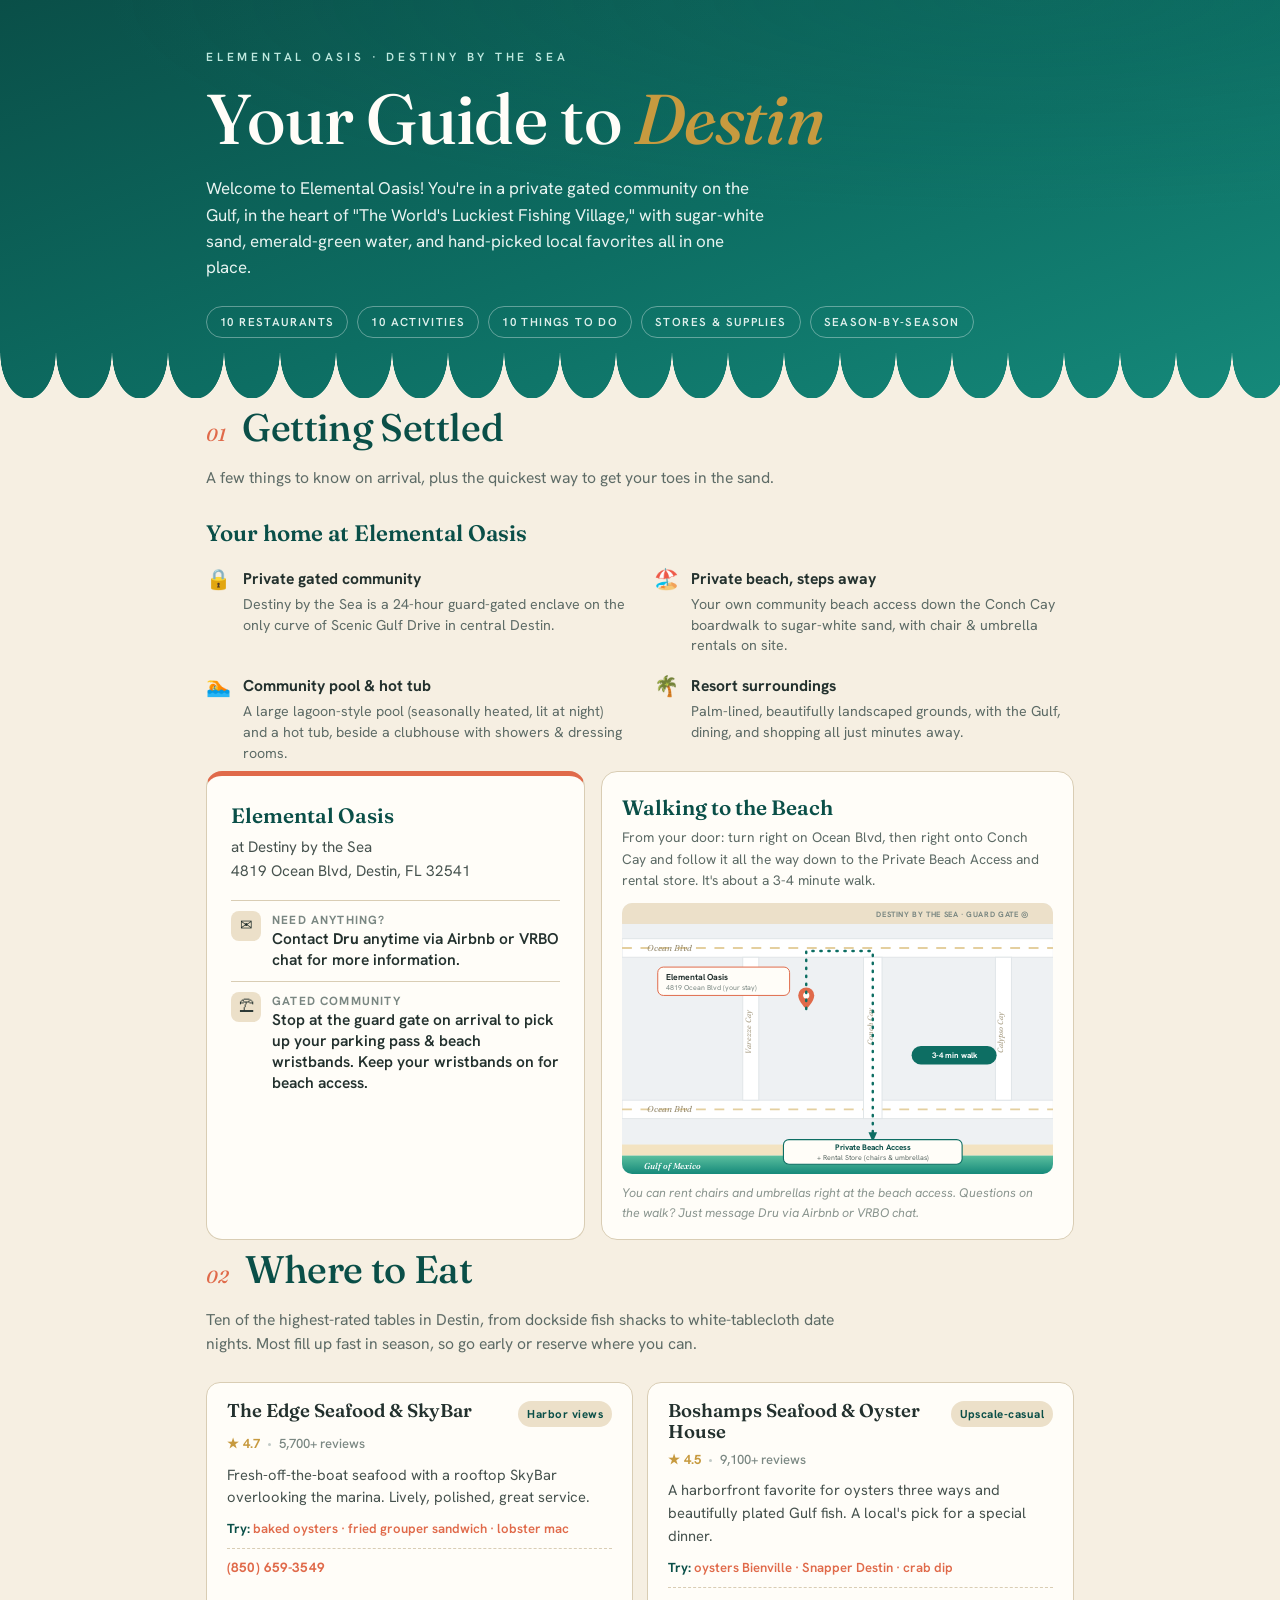
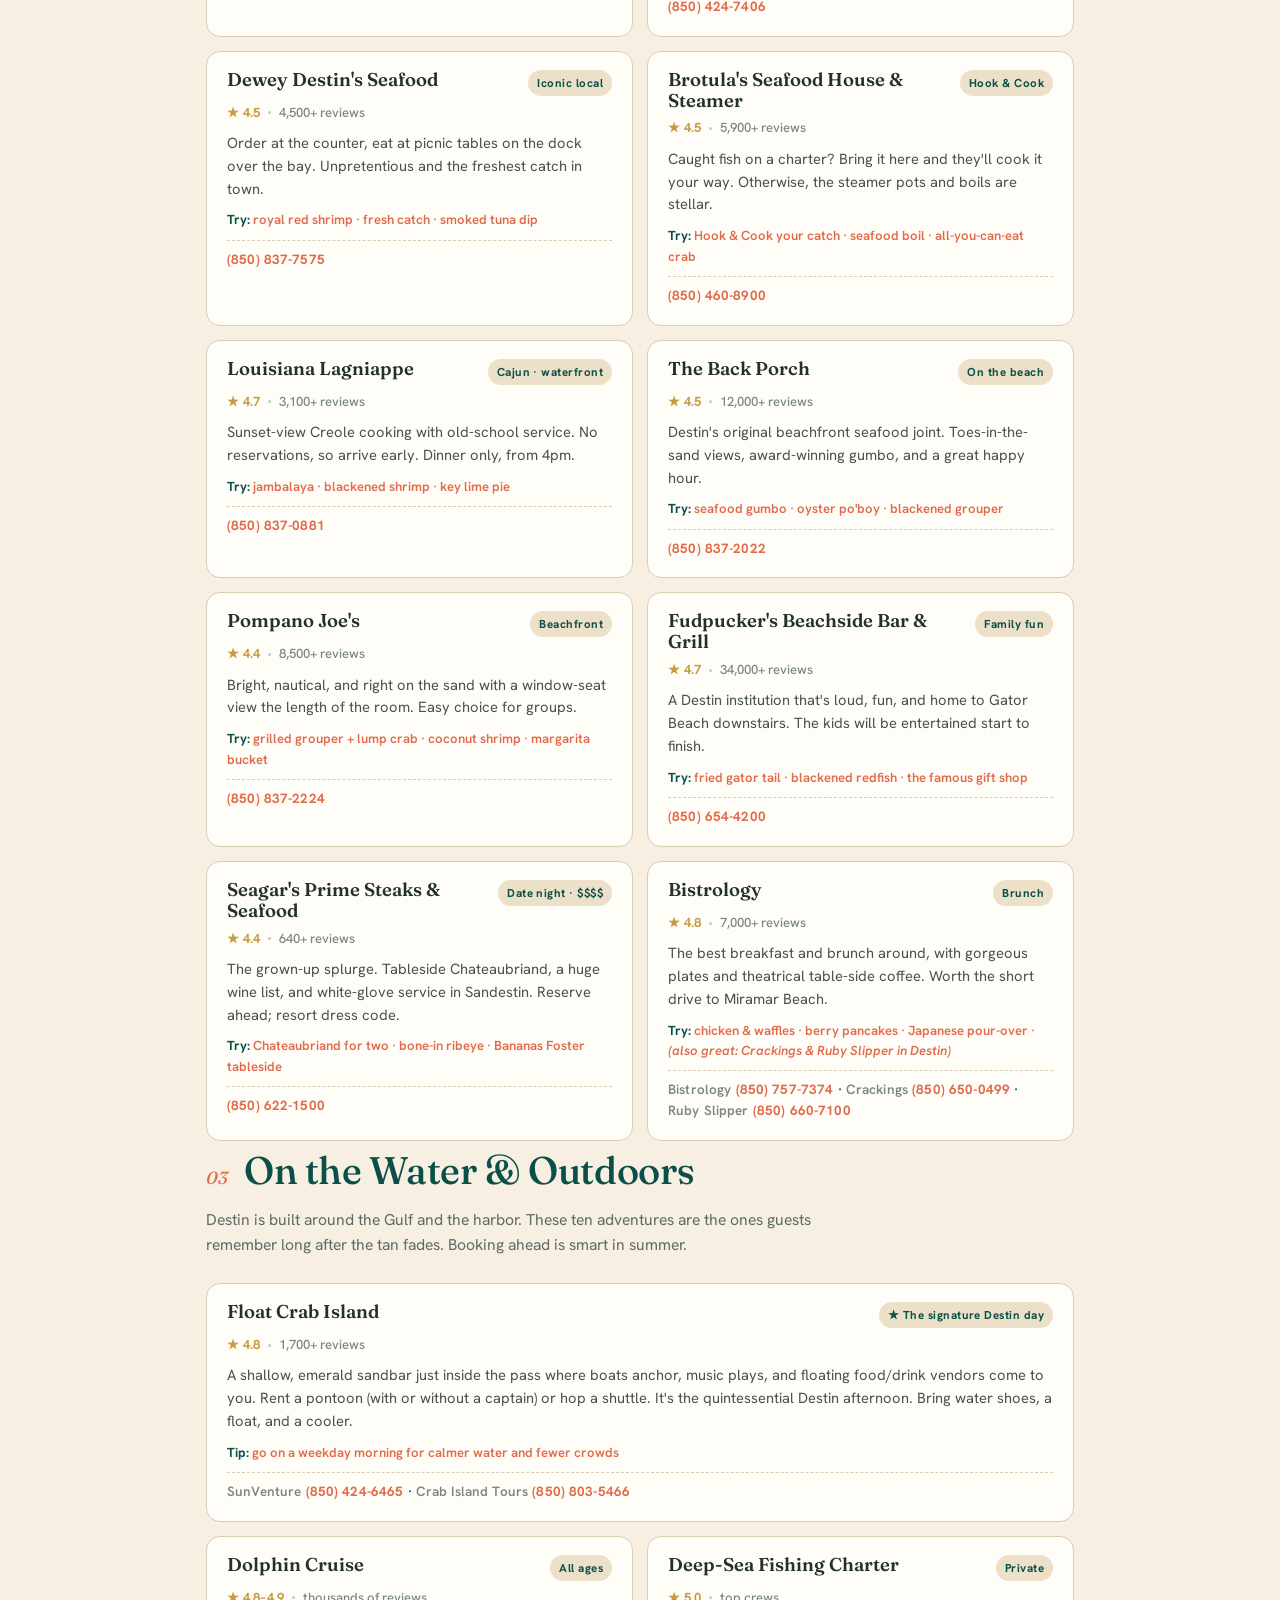
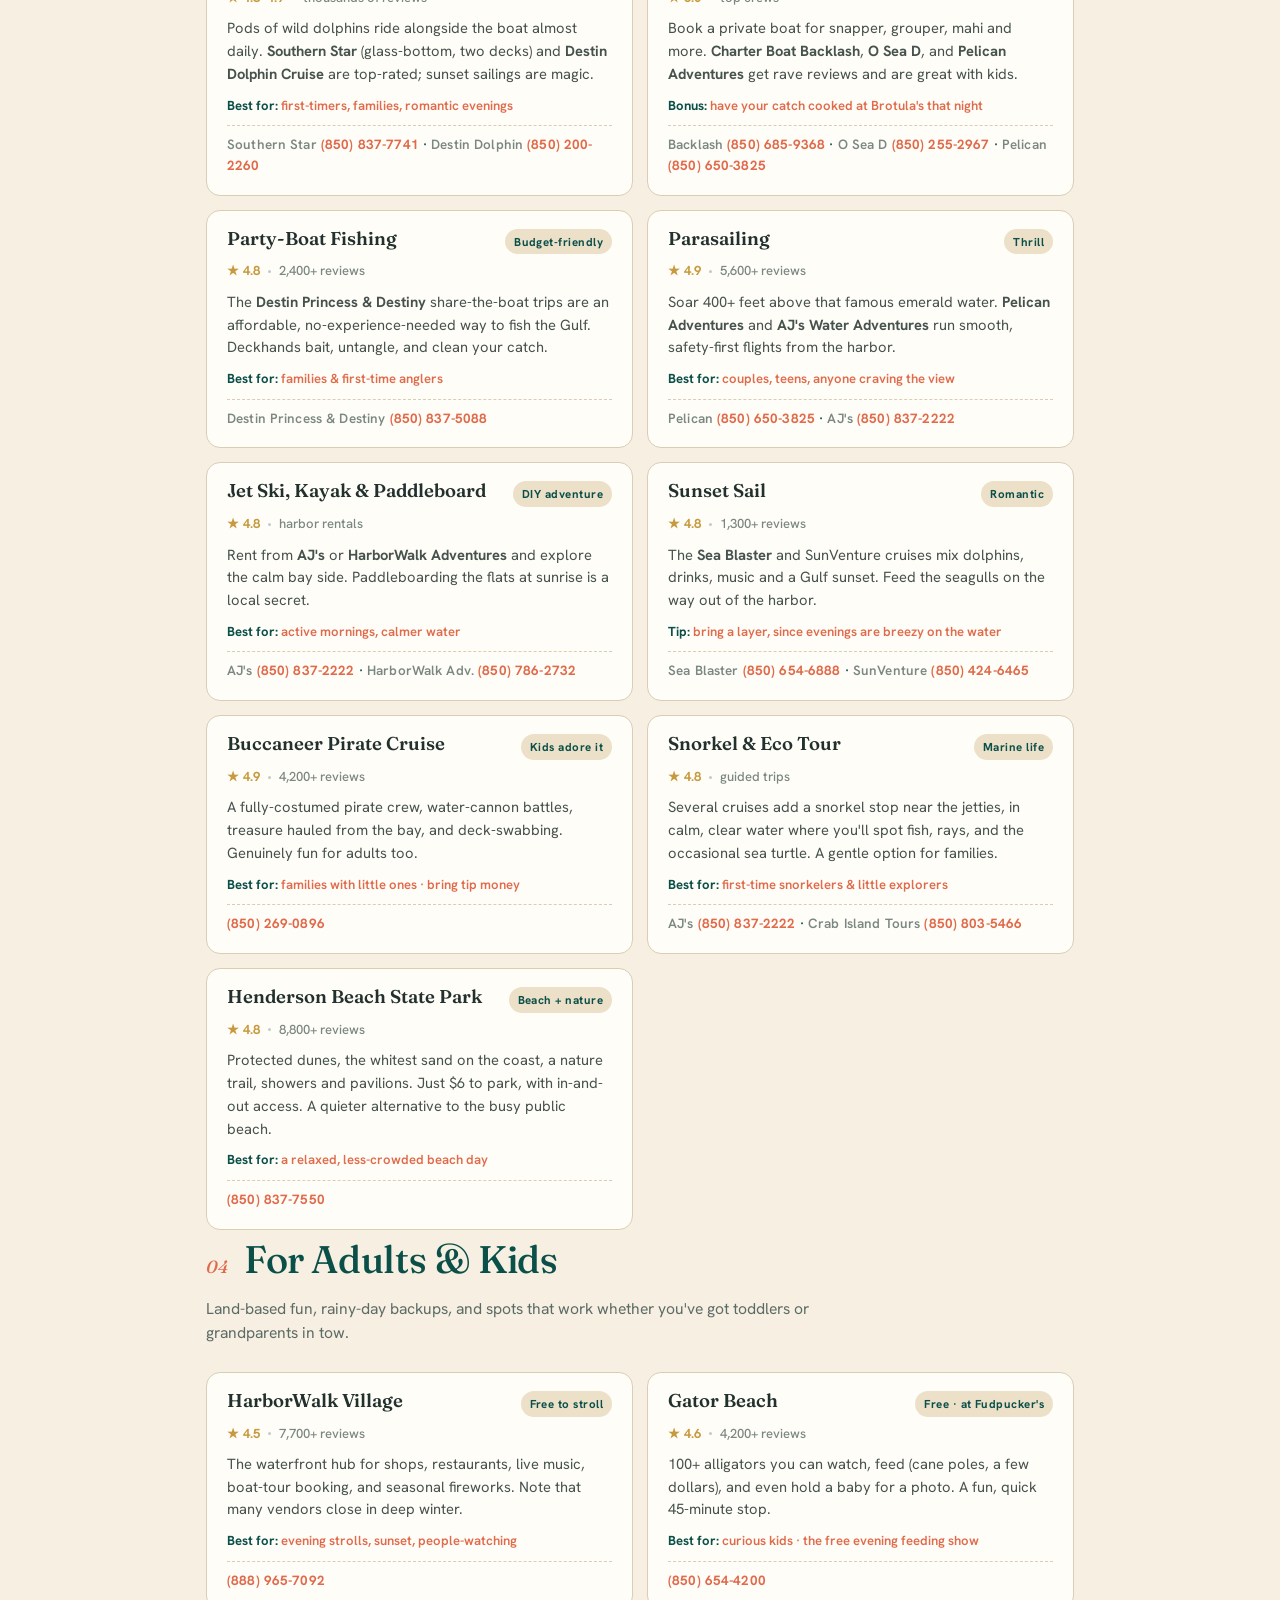
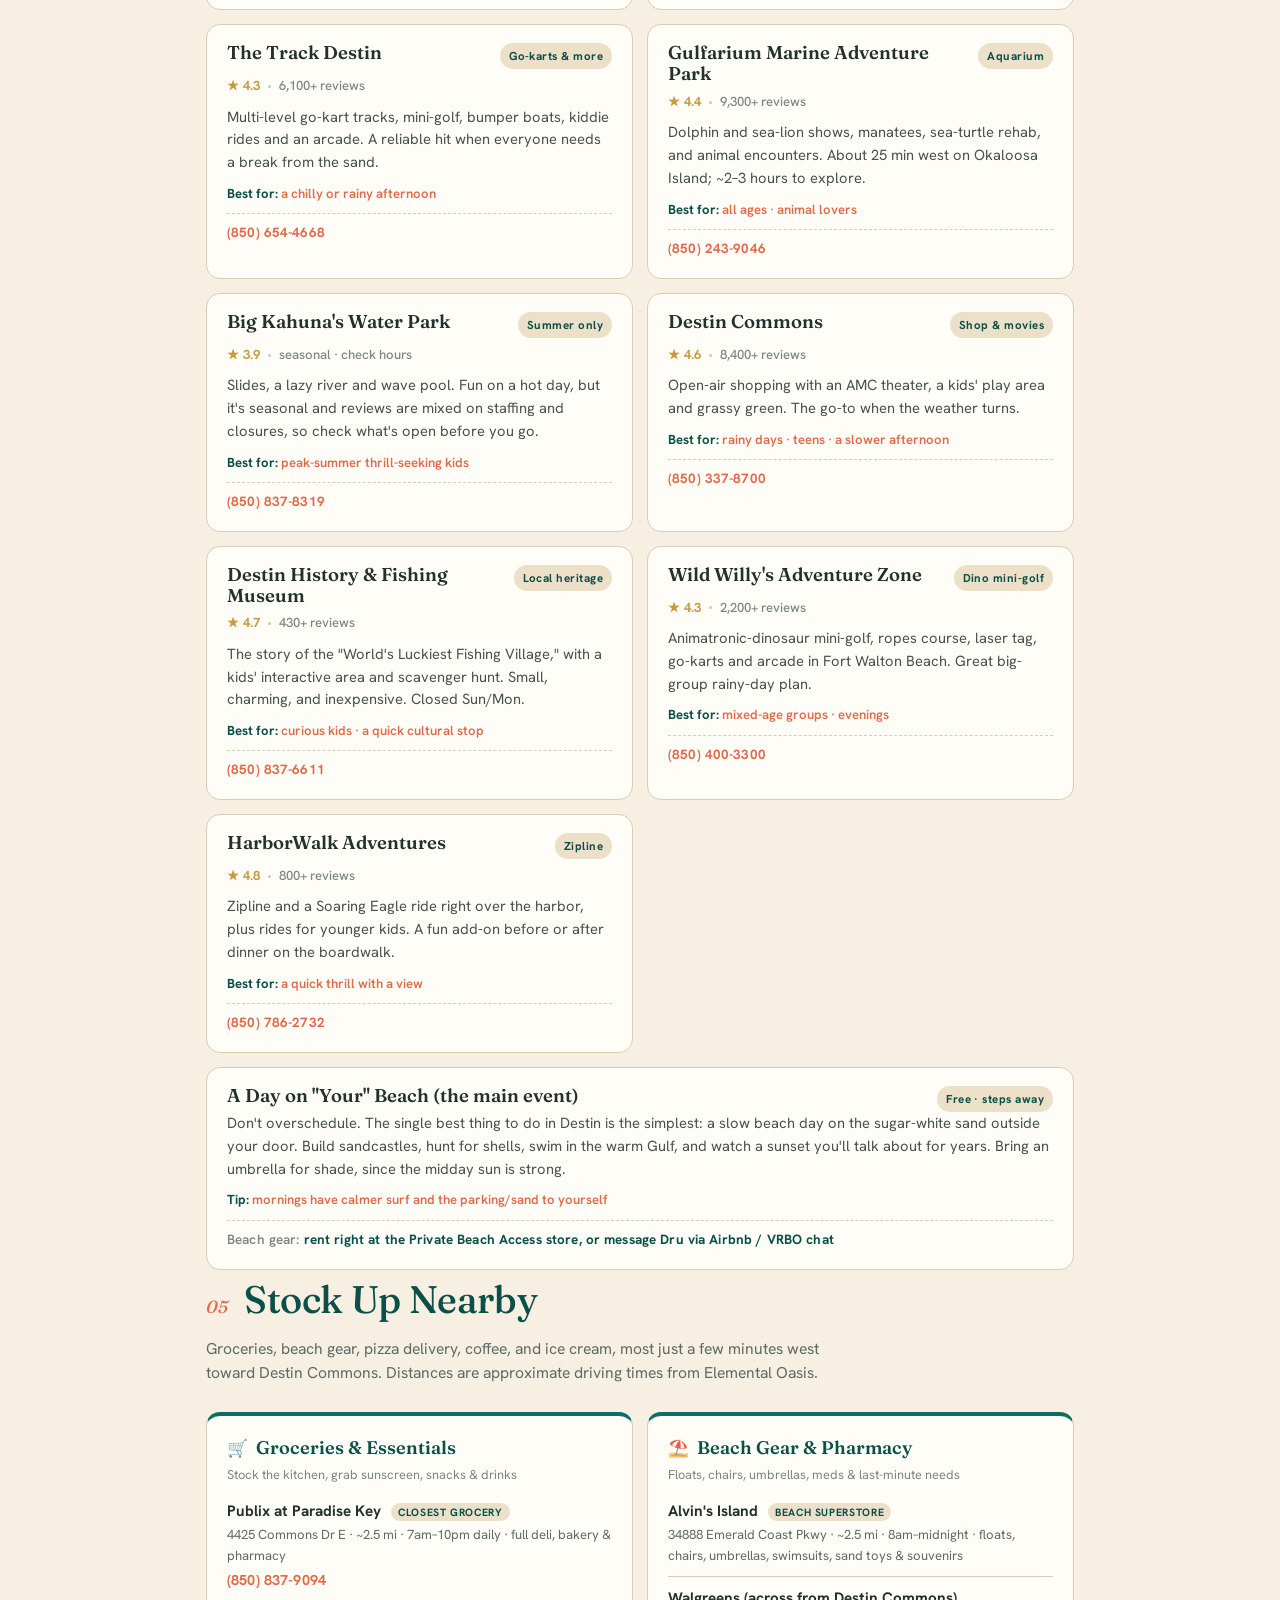
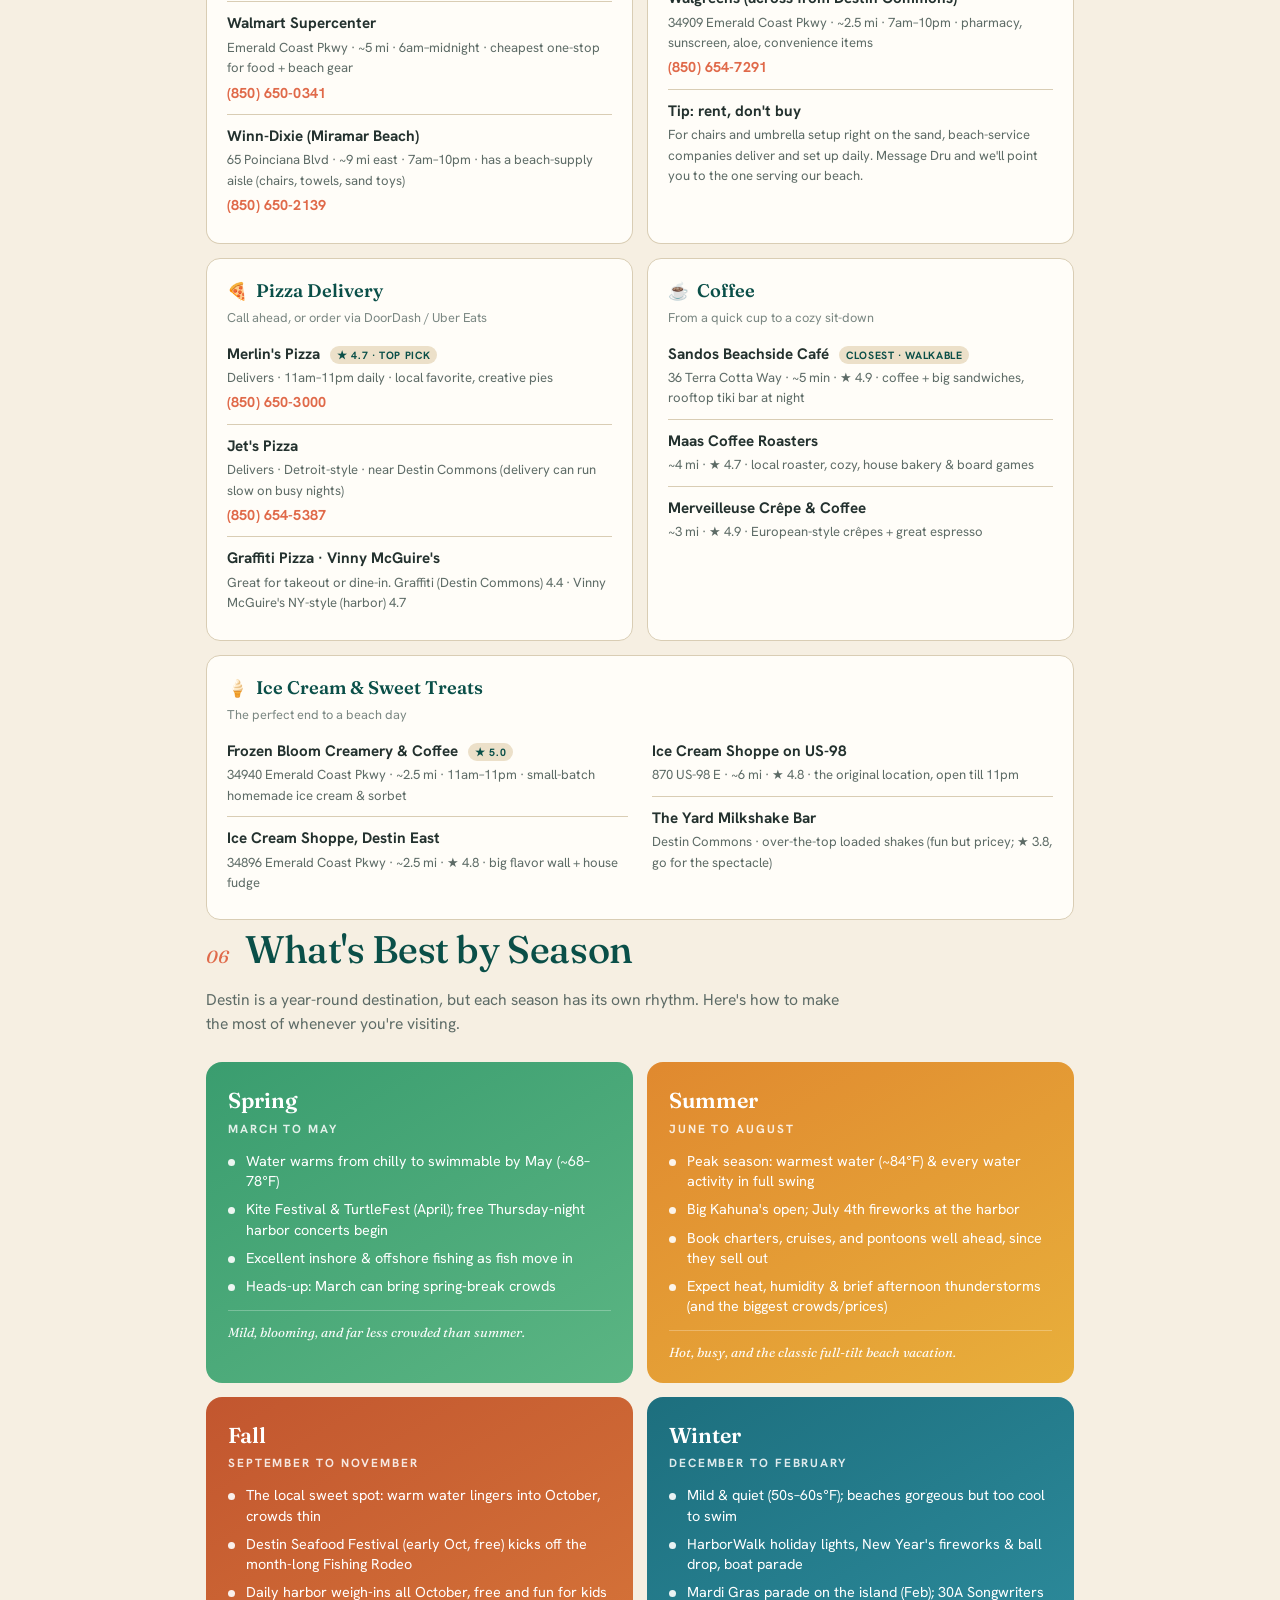
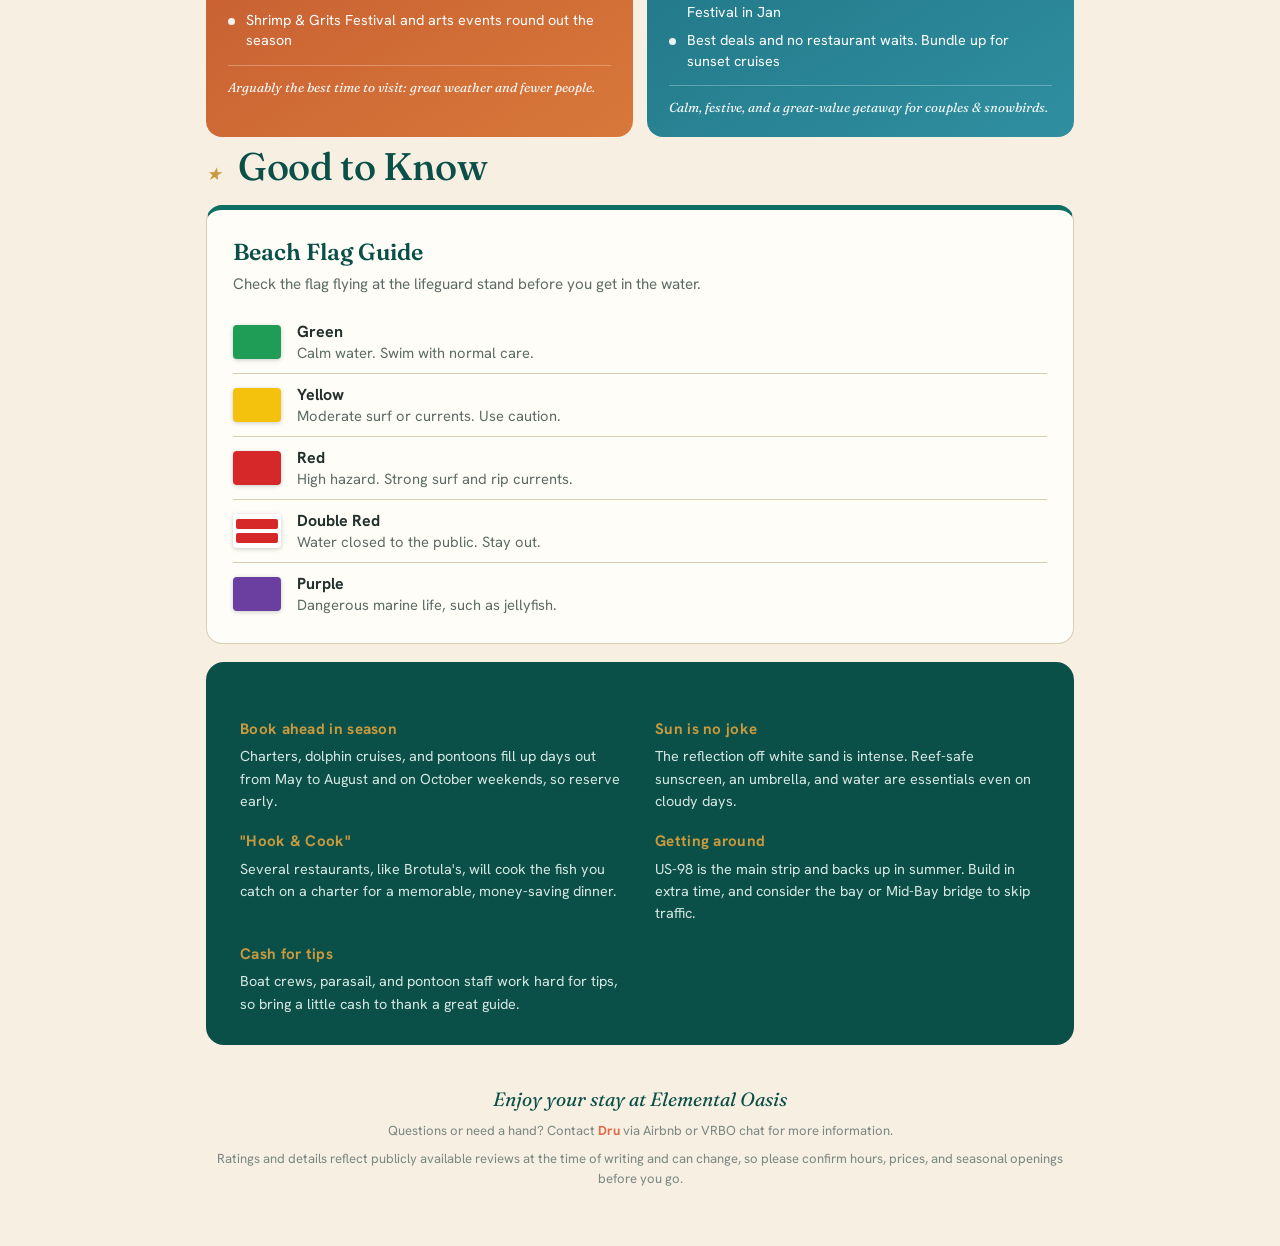
==== commit ec1fdadf: "Update print statement from 'Hello' to 'Goodbye'" ====
--- a/index.html
+++ b/index.html
@@ -3,7 +3,7 @@
 <head>
 <meta charset="UTF-8">
 <meta name="viewport" content="width=device-width, initial-scale=1.0">
-<title>Elemental Oasis — Destin Guest Guide</title>
+<title>Elemental Oasis Destin Guide</title>
 <link rel="preconnect" href="https://fonts.googleapis.com">
 <link rel="preconnect" href="https://fonts.gstatic.com" crossorigin>
 <link href="https://fonts.googleapis.com/css2?family=Fraunces:ital,opsz,wght@0,9..144,400;0,9..144,500;0,9..144,600;1,9..144,400&family=Hanken+Grotesk:wght@400;500;600;700&display=swap" rel="stylesheet">
@@ -172,11 +172,57 @@
   .store .smeta{font-size:.82rem;color:#5d6b66;margin-top:2px;}
   .store .sphone{font-size:.9rem;font-weight:700;color:var(--coral);margin-top:3px;letter-spacing:.01em;}
 
-  @media (max-width:680px){
+  @media screen and (max-width:680px){
     .settle-grid,.storewrap{grid-template-columns:1fr;}
   }
     header.hero{padding:48px 0 60px;}
   }
+  /* ---------- HOME HIGHLIGHTS ---------- */
+  .hilites{background:var(--paper);border:1px solid var(--line);border-top:5px solid var(--gold);border-radius:16px;padding:24px 26px 22px;margin-bottom:16px;}
+  .hilites h3{font-family:'Fraunces',serif;font-weight:600;font-size:1.4rem;color:var(--emerald-deep);margin-bottom:16px;}
+  .hgrid{display:grid;grid-template-columns:1fr 1fr;gap:18px 28px;}
+  .hitem{display:flex;gap:12px;align-items:flex-start;}
+  .hitem .hi{flex-shrink:0;font-size:1.25rem;line-height:1.25;}
+  .hitem b{display:block;font-size:.98rem;color:var(--ink);font-weight:700;margin-bottom:3px;}
+  .hitem span.ht{display:block;font-size:.89rem;color:#5d6b66;line-height:1.45;}
+
+  /* ---------- BEACH FLAG KEY ---------- */
+  .flagkey{background:var(--paper);border:1px solid var(--line);border-top:5px solid var(--emerald);border-radius:16px;padding:24px 26px 18px;margin-top:8px;}
+  .flagkey h3{font-family:'Fraunces',serif;font-weight:600;font-size:1.45rem;color:var(--emerald-deep);}
+  .flagkey .flagsub{font-size:.95rem;color:#5d6b66;margin:4px 0 14px;}
+  .flagrow{display:flex;align-items:center;gap:16px;padding:11px 0;border-top:1px solid var(--line);}
+  .flagrow:first-of-type{border-top:none;}
+  .flag{flex-shrink:0;width:48px;height:34px;border-radius:4px;box-shadow:0 1px 4px rgba(35,49,46,.25);}
+  .flag.green{background:#1f9d57;}
+  .flag.yellow{background:#f4c20d;}
+  .flag.red{background:#d62828;}
+  .flag.purple{background:#6a3fa0;}
+  .flag.dred{background:#fff;display:flex;flex-direction:column;justify-content:center;gap:4px;padding:4px 3px;}
+  .flag.dred i{display:block;height:10px;background:#d62828;border-radius:2px;}
+  .flagrow .ft{display:flex;flex-direction:column;line-height:1.3;}
+  .flagrow .ft b{font-size:1rem;font-weight:700;color:var(--ink);}
+  .flagrow .ft span{font-size:.92rem;color:#5d6b66;}
+
+  /* ---------- MOBILE ---------- */
+  @media screen and (max-width:760px){
+    .wrap{padding:0 18px;}
+    header.hero{padding:48px 0 56px;}
+    .grid,.seasons,.tip-grid,.storewrap,.settle-grid,.storebox .storewrap,.hgrid{grid-template-columns:1fr !important;}
+    section{padding:42px 0 6px;}
+    .tips{padding:26px 22px 22px;}
+    .flagkey{padding:22px 20px 14px;}
+  }
+  @media screen and (max-width:430px){
+    body{line-height:1.5;}
+    header.hero h1{font-size:2.15rem;}
+    .sec-head{gap:10px;}
+    .flagrow{gap:13px;}
+    .flag{width:42px;height:30px;}
+    .card h3,.storebox h3,.flagkey h3,.contact-card h3,.mapcard h3{font-size:1.12rem;}
+    .wrap{padding:0 15px;}
+    .lede{font-size:1rem;}
+  }
+
   @media print{
     body{background:#fff;}
     .card:hover{transform:none;box-shadow:none;}
@@ -192,7 +238,7 @@
   <div class="wrap">
     <div class="eyebrow">Elemental Oasis · Destiny by the Sea</div>
     <h1>Your Guide to <em>Destin</em></h1>
-    <p class="lede">Welcome to Elemental Oasis! You're in a private gated community on the Gulf, in the heart of "The World's Luckiest Fishing Village" — sugar-white sand, emerald-green water, and our hand-picked local favorites, all in one place.</p>
+    <p class="lede">Welcome to Elemental Oasis! You're in a private gated community on the Gulf, in the heart of "The World's Luckiest Fishing Village," with sugar-white sand, emerald-green water, and hand-picked local favorites all in one place.</p>
     <div class="tagchips">
       <span>10 Restaurants</span><span>10 Activities</span><span>10 Things to Do</span><span>Stores & Supplies</span><span>Season-by-Season</span>
     </div>
@@ -202,7 +248,17 @@
 <!-- ================= GETTING SETTLED ================= -->
 <section class="wrap" id="settle">
   <div class="sec-head"><span class="sec-num">01</span><h2>Getting Settled</h2></div>
-  <p class="sec-sub">A few things to know on arrival — and the quickest way to get your toes in the sand.</p>
+  <p class="sec-sub">A few things to know on arrival, plus the quickest way to get your toes in the sand.</p>
+
+  <div class="hilites">
+    <h3>Your home at Elemental Oasis</h3>
+    <div class="hgrid">
+      <div class="hitem"><span class="hi">&#128274;</span><div><b>Private gated community</b><span class="ht">Destiny by the Sea is a 24-hour guard-gated enclave on the only curve of Scenic Gulf Drive in central Destin.</span></div></div>
+      <div class="hitem"><span class="hi">&#127958;&#65039;</span><div><b>Private beach, steps away</b><span class="ht">Your own community beach access down the Conch Cay boardwalk to sugar-white sand, with chair &amp; umbrella rentals on site.</span></div></div>
+      <div class="hitem"><span class="hi">&#127946;</span><div><b>Community pool &amp; hot tub</b><span class="ht">A large lagoon-style pool (seasonally heated, lit at night) and a hot tub, beside a clubhouse with showers &amp; dressing rooms.</span></div></div>
+      <div class="hitem"><span class="hi">&#127796;</span><div><b>Resort surroundings</b><span class="ht">Palm-lined, beautifully landscaped grounds, with the Gulf, dining, and shopping all just minutes away.</span></div></div>
+    </div>
+  </div>
   <div class="settle-grid">
 
     <div class="contact-card">
@@ -210,18 +266,18 @@
       <p class="addr">at Destiny by the Sea<br>4819 Ocean Blvd, Destin, FL 32541</p>
       <div class="contact-row">
         <div class="ic">✉</div>
-        <div><div class="lbl">Need anything?</div><div class="val">Text us at <span class="num">562-528-6964</span><br>or message anytime via Airbnb / VRBO chat</div></div>
+        <div><div class="lbl">Need anything?</div><div class="val">Contact <b>Dru</b> anytime via Airbnb or VRBO chat for more information.</div></div>
       </div>
       <div class="contact-row">
         <div class="ic">⛱</div>
-        <div><div class="lbl">Gated community</div><div class="val">Stop at the guard gate on arrival to pick up your parking pass &amp; beach wristbands — keep wristbands on for beach access.</div></div>
+        <div><div class="lbl">Gated community</div><div class="val">Stop at the guard gate on arrival to pick up your parking pass &amp; beach wristbands. Keep your wristbands on for beach access.</div></div>
       </div>
     </div>
 
     <div class="mapcard">
       <h3>Walking to the Beach</h3>
-      <p class="mapsub">Head to Corinth Cay and walk south to the community's Private Beach Access &amp; rental store — about 3–4 minutes.</p>
-      <svg viewBox="0 0 700 440" xmlns="http://www.w3.org/2000/svg" role="img" aria-label="Map of the walk from Elemental Oasis down Corinth Cay to the private beach access">
+      <p class="mapsub">From your door: turn right on Ocean Blvd, then right onto Conch Cay and follow it all the way down to the Private Beach Access and rental store. It's about a 3-4 minute walk.</p>
+      <svg viewBox="0 0 700 440" xmlns="http://www.w3.org/2000/svg" role="img" aria-label="Map of the walk from Elemental Oasis down Conch Cay to the private beach access">
         <defs>
           <linearGradient id="gulf" x1="0" y1="0" x2="0" y2="1">
             <stop offset="0%" stop-color="#5bbf9e"/><stop offset="100%" stop-color="#15897a"/>
@@ -239,7 +295,7 @@
         <rect x="196" y="88" width="26" height="232" fill="#ffffff" stroke="#dfe4e7" stroke-width="1.5"/>
         <text x="209" y="210" font-family="Fraunces, serif" font-size="12.5" font-style="italic" fill="#a99f86" text-anchor="middle" transform="rotate(-90 209 210)">Varezze Cay</text>
         <rect x="392" y="88" width="30" height="262" fill="#ffffff" stroke="#dfe4e7" stroke-width="1.5"/>
-        <text x="407" y="200" font-family="Fraunces, serif" font-size="12.5" font-style="italic" fill="#a99f86" text-anchor="middle" transform="rotate(-90 407 200)">Corinth Cay</text>
+        <text x="407" y="200" font-family="Fraunces, serif" font-size="12.5" font-style="italic" fill="#a99f86" text-anchor="middle" transform="rotate(-90 407 200)">Conch Cay</text>
         <rect x="606" y="88" width="26" height="232" fill="#ffffff" stroke="#dfe4e7" stroke-width="1.5"/>
         <text x="619" y="210" font-family="Fraunces, serif" font-size="12.5" font-style="italic" fill="#a99f86" text-anchor="middle" transform="rotate(-90 619 210)">Calypso Cay</text>
         <g>
@@ -249,7 +305,7 @@
           <text x="72" y="125" font-family="Hanken Grotesk, sans-serif" font-size="14" font-weight="700" fill="#23312e">Elemental Oasis</text>
           <text x="72" y="142" font-family="Hanken Grotesk, sans-serif" font-size="11.5" fill="#7a8782">4819 Ocean Blvd (your stay)</text>
         </g>
-        <path d="M299 172 C 320 220, 380 200, 407 230 L 407 372" fill="none" stroke="#0d6e63" stroke-width="4" stroke-dasharray="2 11" stroke-linecap="round"/>
+        <path d="M299 172 L299 78 L407 78 L407 372" fill="none" stroke="#0d6e63" stroke-width="4" stroke-dasharray="2 11" stroke-linecap="round" stroke-linejoin="round"/>
         <polygon points="407,388 400,372 414,372" fill="#0d6e63"/>
         <rect x="0" y="392" width="700" height="18" fill="#f3e3c1"/>
         <rect x="0" y="410" width="700" height="30" fill="url(#gulf)"/>
@@ -258,9 +314,9 @@
         <text x="407" y="401" font-family="Hanken Grotesk, sans-serif" font-size="13" font-weight="700" fill="#0a4f48" text-anchor="middle">Private Beach Access</text>
         <text x="407" y="417" font-family="Hanken Grotesk, sans-serif" font-size="11.5" fill="#5d6b66" text-anchor="middle">+ Rental Store (chairs &amp; umbrellas)</text>
         <rect x="470" y="232" width="138" height="30" rx="15" fill="#0d6e63"/>
-        <text x="539" y="252" font-family="Hanken Grotesk, sans-serif" font-size="13" font-weight="700" fill="#ffffff" text-anchor="middle">&#8776; 3&#8211;4 min walk</text>
+        <text x="539" y="252" font-family="Hanken Grotesk, sans-serif" font-size="13" font-weight="700" fill="#ffffff" text-anchor="middle">3-4 min walk</text>
       </svg>
-      <p class="mapnote">You can rent chairs &amp; umbrellas right at the beach access. Questions on the walk? Just text us at 562-528-6964.</p>
+      <p class="mapnote">You can rent chairs and umbrellas right at the beach access. Questions on the walk? Just message Dru via Airbnb or VRBO chat.</p>
     </div>
 
   </div>
@@ -269,7 +325,7 @@
 <!-- ================= RESTAURANTS ================= -->
 <section class="wrap" id="eat">
   <div class="sec-head"><span class="sec-num">02</span><h2>Where to Eat</h2></div>
-  <p class="sec-sub">Ten of the highest-rated tables in Destin — from dockside fish shacks to white-tablecloth date nights. Most fill up fast in season, so go early or reserve where you can.</p>
+  <p class="sec-sub">Ten of the highest-rated tables in Destin, from dockside fish shacks to white-tablecloth date nights. Most fill up fast in season, so go early or reserve where you can.</p>
   <div class="grid">
 
     <div class="card">
@@ -307,7 +363,7 @@
     <div class="card">
       <div class="top"><h3>Louisiana Lagniappe</h3><span class="pill">Cajun · waterfront</span></div>
       <div class="meta"><span class="stars">★ 4.7</span><span class="dot"></span>3,100+ reviews</div>
-      <p>Sunset-view Creole cooking with old-school service. No reservations — arrive early. Dinner only, from 4pm.</p>
+      <p>Sunset-view Creole cooking with old-school service. No reservations, so arrive early. Dinner only, from 4pm.</p>
       <span class="pick"><b>Try:</b> jambalaya · blackened shrimp · key lime pie</span>
       <span class="cphone"><span class="ph">(850) 837-0881</span></span>
     </div>
@@ -331,7 +387,7 @@
     <div class="card">
       <div class="top"><h3>Fudpucker's Beachside Bar & Grill</h3><span class="pill">Family fun</span></div>
       <div class="meta"><span class="stars">★ 4.7</span><span class="dot"></span>34,000+ reviews</div>
-      <p>A Destin institution — loud, fun, and home to Gator Beach downstairs. The kids will be entertained start to finish.</p>
+      <p>A Destin institution that's loud, fun, and home to Gator Beach downstairs. The kids will be entertained start to finish.</p>
       <span class="pick"><b>Try:</b> fried gator tail · blackened redfish · the famous gift shop</span>
       <span class="cphone"><span class="ph">(850) 654-4200</span></span>
     </div>
@@ -347,7 +403,7 @@
     <div class="card">
       <div class="top"><h3>Bistrology</h3><span class="pill">Brunch</span></div>
       <div class="meta"><span class="stars">★ 4.8</span><span class="dot"></span>7,000+ reviews</div>
-      <p>The best breakfast/brunch around — gorgeous plates and theatrical table-side coffee. Worth the short drive to Miramar Beach.</p>
+      <p>The best breakfast and brunch around, with gorgeous plates and theatrical table-side coffee. Worth the short drive to Miramar Beach.</p>
       <span class="pick"><b>Try:</b> chicken &amp; waffles · berry pancakes · Japanese pour-over · <i>(also great: Crackings & Ruby Slipper in Destin)</i></span>
       <span class="cphone"><span class="nm">Bistrology</span> <span class="ph">(850) 757-7374</span> &#183; <span class="nm">Crackings</span> <span class="ph">(850) 650-0499</span> &#183; <span class="nm">Ruby Slipper</span> <span class="ph">(850) 660-7100</span></span>
     </div>
@@ -364,7 +420,7 @@
     <div class="card span2">
       <div class="top"><h3>Float Crab Island</h3><span class="pill">★ The signature Destin day</span></div>
       <div class="meta"><span class="stars">★ 4.8</span><span class="dot"></span>1,700+ reviews</div>
-      <p>A shallow, emerald sandbar just inside the pass where boats anchor, music plays, and floating food/drink vendors come to you. Rent a pontoon (with or without a captain) or hop a shuttle — it's the quintessential Destin afternoon. Bring water shoes, a float, and a cooler.</p>
+      <p>A shallow, emerald sandbar just inside the pass where boats anchor, music plays, and floating food/drink vendors come to you. Rent a pontoon (with or without a captain) or hop a shuttle. It's the quintessential Destin afternoon. Bring water shoes, a float, and a cooler.</p>
       <span class="pick"><b>Tip:</b> go on a weekday morning for calmer water and fewer crowds</span>
       <span class="cphone"><span class="nm">SunVenture</span> <span class="ph">(850) 424-6465</span> &#183; <span class="nm">Crab Island Tours</span> <span class="ph">(850) 803-5466</span></span>
     </div>
@@ -413,7 +469,7 @@
       <div class="top"><h3>Sunset Sail</h3><span class="pill">Romantic</span></div>
       <div class="meta"><span class="stars">★ 4.8</span><span class="dot"></span>1,300+ reviews</div>
       <p>The <b>Sea Blaster</b> and SunVenture cruises mix dolphins, drinks, music and a Gulf sunset. Feed the seagulls on the way out of the harbor.</p>
-      <span class="pick"><b>Tip:</b> bring a layer — evenings are breezy on the water</span>
+      <span class="pick"><b>Tip:</b> bring a layer, since evenings are breezy on the water</span>
       <span class="cphone"><span class="nm">Sea Blaster</span> <span class="ph">(850) 654-6888</span> &#183; <span class="nm">SunVenture</span> <span class="ph">(850) 424-6465</span></span>
     </div>
 
@@ -428,7 +484,7 @@
     <div class="card">
       <div class="top"><h3>Snorkel & Eco Tour</h3><span class="pill">Marine life</span></div>
       <div class="meta"><span class="stars">&#9733; 4.8</span><span class="dot"></span>guided trips</div>
-      <p>Several cruises add a snorkel stop near the jetties &mdash; calm, clear water where you'll spot fish, rays and the occasional sea turtle. A gentle option for families.</p>
+      <p>Several cruises add a snorkel stop near the jetties, in calm, clear water where you'll spot fish, rays, and the occasional sea turtle. A gentle option for families.</p>
       <span class="pick"><b>Best for:</b> first-time snorkelers &amp; little explorers</span>
       <span class="cphone"><span class="nm">AJ's</span> <span class="ph">(850) 837-2222</span> &#183; <span class="nm">Crab Island Tours</span> <span class="ph">(850) 803-5466</span></span>
     </div>
@@ -453,7 +509,7 @@
     <div class="card">
       <div class="top"><h3>HarborWalk Village</h3><span class="pill">Free to stroll</span></div>
       <div class="meta"><span class="stars">★ 4.5</span><span class="dot"></span>7,700+ reviews</div>
-      <p>The waterfront hub — shops, restaurants, live music, boat-tour booking, and seasonal fireworks. Heads-up: many vendors close in deep winter.</p>
+      <p>The waterfront hub for shops, restaurants, live music, boat-tour booking, and seasonal fireworks. Note that many vendors close in deep winter.</p>
       <span class="pick"><b>Best for:</b> evening strolls, sunset, people-watching</span>
       <span class="cphone"><span class="ph">(888) 965-7092</span></span>
     </div>
@@ -485,7 +541,7 @@
     <div class="card">
       <div class="top"><h3>Big Kahuna's Water Park</h3><span class="pill">Summer only</span></div>
       <div class="meta"><span class="stars">★ 3.9</span><span class="dot"></span>seasonal · check hours</div>
-      <p>Slides, a lazy river and wave pool. Fun on a hot day, but it's seasonal and reviews are mixed on staffing/closures — verify what's open before you go.</p>
+      <p>Slides, a lazy river and wave pool. Fun on a hot day, but it's seasonal and reviews are mixed on staffing and closures, so check what's open before you go.</p>
       <span class="pick"><b>Best for:</b> peak-summer thrill-seeking kids</span>
       <span class="cphone"><span class="ph">(850) 837-8319</span></span>
     </div>
@@ -524,9 +580,9 @@
 
     <div class="card span2">
       <div class="top"><h3>A Day on "Your" Beach (the main event)</h3><span class="pill">Free · steps away</span></div>
-      <p>Don't overschedule. The single best thing to do in Destin is the simplest: a slow beach day on the sugar-white sand outside your door — sandcastles, shelling, a swim in the warm Gulf, and a sunset you'll talk about for years. Bring an umbrella for shade; the midday sun is strong.</p>
+      <p>Don't overschedule. The single best thing to do in Destin is the simplest: a slow beach day on the sugar-white sand outside your door. Build sandcastles, hunt for shells, swim in the warm Gulf, and watch a sunset you'll talk about for years. Bring an umbrella for shade, since the midday sun is strong.</p>
       <span class="pick"><b>Tip:</b> mornings have calmer surf and the parking/sand to yourself</span>
-      <span class="cphone"><span class="nm">Beach gear:</span> rent at the Private Beach Access store, or text us <span class="ph">562-528-6964</span></span>
+      <span class="cphone"><span class="nm">Beach gear:</span> rent right at the Private Beach Access store, or message Dru via Airbnb / VRBO chat</span>
     </div>
 
   </div>
@@ -535,7 +591,7 @@
 <!-- ================= STOCK UP NEARBY ================= -->
 <section class="wrap" id="stores">
   <div class="sec-head"><span class="sec-num">05</span><h2>Stock Up Nearby</h2></div>
-  <p class="sec-sub">Groceries, beach gear, pizza delivery, coffee and ice cream — most just a few minutes west toward Destin Commons. Distances are approximate driving from Elemental Oasis.</p>
+  <p class="sec-sub">Groceries, beach gear, pizza delivery, coffee, and ice cream, most just a few minutes west toward Destin Commons. Distances are approximate driving times from Elemental Oasis.</p>
   <div class="storewrap">
 
     <div class="storebox feature">
@@ -572,7 +628,7 @@
       </div>
       <div class="store">
         <div class="sname">Tip: rent, don't buy</div>
-        <div class="smeta">For chairs + umbrella setup right on the sand, beach-service companies deliver &amp; set up daily — ask us and we'll point you to the one serving our beach.</div>
+        <div class="smeta">For chairs and umbrella setup right on the sand, beach-service companies deliver and set up daily. Message Dru and we'll point you to the one serving our beach.</div>
       </div>
     </div>
 
@@ -591,7 +647,7 @@
       </div>
       <div class="store">
         <div class="sname">Graffiti Pizza · Vinny McGuire's</div>
-        <div class="smeta">Great for takeout/dine-in — Graffiti (Destin Commons) 4.4 · Vinny McGuire's NY-style (harbor) 4.7</div>
+        <div class="smeta">Great for takeout or dine-in. Graffiti (Destin Commons) 4.4 · Vinny McGuire's NY-style (harbor) 4.7</div>
       </div>
     </div>
 
@@ -622,18 +678,18 @@
             <div class="smeta">34940 Emerald Coast Pkwy · ~2.5 mi · 11am–11pm · small-batch homemade ice cream &amp; sorbet</div>
           </div>
           <div class="store">
-            <div class="sname">Ice Cream Shoppe — Destin East</div>
+            <div class="sname">Ice Cream Shoppe, Destin East</div>
             <div class="smeta">34896 Emerald Coast Pkwy · ~2.5 mi · ★ 4.8 · big flavor wall + house fudge</div>
           </div>
         </div>
         <div>
           <div class="store" style="border-top:none;">
-            <div class="sname">Ice Cream Shoppe — on US-98</div>
+            <div class="sname">Ice Cream Shoppe on US-98</div>
             <div class="smeta">870 US-98 E · ~6 mi · ★ 4.8 · the original location, open till 11pm</div>
           </div>
           <div class="store">
             <div class="sname">The Yard Milkshake Bar</div>
-            <div class="smeta">Destin Commons · over-the-top loaded shakes (fun &amp; pricey; ★ 3.8 — go for the spectacle)</div>
+            <div class="smeta">Destin Commons · over-the-top loaded shakes (fun but pricey; ★ 3.8, go for the spectacle)</div>
           </div>
         </div>
       </div>
@@ -650,7 +706,7 @@
 
     <div class="season s-spring">
       <h3>Spring</h3>
-      <div class="when">March – May</div>
+      <div class="when">March to May</div>
       <ul>
         <li>Water warms from chilly to swimmable by May (~68–78°F)</li>
         <li>Kite Festival &amp; TurtleFest (April); free Thursday-night harbor concerts begin</li>
@@ -662,11 +718,11 @@
 
     <div class="season s-summer">
       <h3>Summer</h3>
-      <div class="when">June – August</div>
+      <div class="when">June to August</div>
       <ul>
         <li>Peak season: warmest water (~84°F) &amp; every water activity in full swing</li>
         <li>Big Kahuna's open; July 4th fireworks at the harbor</li>
-        <li>Book charters, cruises &amp; pontoons well ahead — they sell out</li>
+        <li>Book charters, cruises, and pontoons well ahead, since they sell out</li>
         <li>Expect heat, humidity &amp; brief afternoon thunderstorms (and the biggest crowds/prices)</li>
       </ul>
       <div class="vibe">Hot, busy, and the classic full-tilt beach vacation.</div>
@@ -674,24 +730,24 @@
 
     <div class="season s-fall">
       <h3>Fall</h3>
-      <div class="when">September – November</div>
+      <div class="when">September to November</div>
       <ul>
         <li>The local sweet spot: warm water lingers into October, crowds thin</li>
         <li>Destin Seafood Festival (early Oct, free) kicks off the month-long Fishing Rodeo</li>
-        <li>Daily harbor weigh-ins all October — free &amp; fun for kids</li>
+        <li>Daily harbor weigh-ins all October, free and fun for kids</li>
         <li>Shrimp &amp; Grits Festival and arts events round out the season</li>
       </ul>
-      <div class="vibe">Arguably the best time to visit — great weather, fewer people.</div>
+      <div class="vibe">Arguably the best time to visit: great weather and fewer people.</div>
     </div>
 
     <div class="season s-winter">
       <h3>Winter</h3>
-      <div class="when">December – February</div>
+      <div class="when">December to February</div>
       <ul>
         <li>Mild &amp; quiet (50s–60s°F); beaches gorgeous but too cool to swim</li>
         <li>HarborWalk holiday lights, New Year's fireworks &amp; ball drop, boat parade</li>
         <li>Mardi Gras parade on the island (Feb); 30A Songwriters Festival in Jan</li>
-        <li>Best deals and no restaurant waits — bundle up for sunset cruises</li>
+        <li>Best deals and no restaurant waits. Bundle up for sunset cruises</li>
       </ul>
       <div class="vibe">Calm, festive, and a great-value getaway for couples &amp; snowbirds.</div>
     </div>
@@ -701,15 +757,25 @@
 
 <!-- ================= TIPS ================= -->
 <section class="wrap">
+  <div class="sec-head"><span class="sec-num" style="color:var(--gold);">★</span><h2>Good to Know</h2></div>
+
+  <div class="flagkey">
+    <h3>Beach Flag Guide</h3>
+    <p class="flagsub">Check the flag flying at the lifeguard stand before you get in the water.</p>
+    <div class="flagrow"><span class="flag green"></span><div class="ft"><b>Green</b><span>Calm water. Swim with normal care.</span></div></div>
+    <div class="flagrow"><span class="flag yellow"></span><div class="ft"><b>Yellow</b><span>Moderate surf or currents. Use caution.</span></div></div>
+    <div class="flagrow"><span class="flag red"></span><div class="ft"><b>Red</b><span>High hazard. Strong surf and rip currents.</span></div></div>
+    <div class="flagrow"><span class="flag dred"><i></i><i></i></span><div class="ft"><b>Double Red</b><span>Water closed to the public. Stay out.</span></div></div>
+    <div class="flagrow"><span class="flag purple"></span><div class="ft"><b>Purple</b><span>Dangerous marine life, such as jellyfish.</span></div></div>
+  </div>
+
   <div class="tips">
-    <div class="sec-head"><span class="sec-num" style="color:var(--gold);">★</span><h2>Good to Know</h2></div>
     <div class="tip-grid">
-      <div class="tip"><h4>Book ahead in season</h4><p>Charters, dolphin cruises and pontoons fill up days out from May–August and on October weekends. Reserve early.</p></div>
-      <div class="tip"><h4>Beach flag colors</h4><p>Watch the lifeguard flags: green/yellow = caution, <b>red = dangerous surf</b>, <b>double red = water closed</b>, purple = marine life. When in doubt, stay out.</p></div>
+      <div class="tip"><h4>Book ahead in season</h4><p>Charters, dolphin cruises, and pontoons fill up days out from May to August and on October weekends, so reserve early.</p></div>
       <div class="tip"><h4>Sun is no joke</h4><p>The reflection off white sand is intense. Reef-safe sunscreen, an umbrella, and water are essentials even on cloudy days.</p></div>
-      <div class="tip"><h4>"Hook & Cook"</h4><p>Several restaurants (like Brotula's) will cook the fish you catch on a charter — a memorable, money-saving dinner.</p></div>
-      <div class="tip"><h4>Getting around</h4><p>US-98 is the main strip and backs up in summer. Build in extra time, and consider the bay/Mid-Bay bridge to skip traffic.</p></div>
-      <div class="tip"><h4>Cash for tips</h4><p>Boat crews, parasail and pontoon staff work hard for tips — bring a little cash to thank a great guide.</p></div>
+      <div class="tip"><h4>"Hook & Cook"</h4><p>Several restaurants, like Brotula's, will cook the fish you catch on a charter for a memorable, money-saving dinner.</p></div>
+      <div class="tip"><h4>Getting around</h4><p>US-98 is the main strip and backs up in summer. Build in extra time, and consider the bay or Mid-Bay bridge to skip traffic.</p></div>
+      <div class="tip"><h4>Cash for tips</h4><p>Boat crews, parasail, and pontoon staff work hard for tips, so bring a little cash to thank a great guide.</p></div>
     </div>
   </div>
 </section>
@@ -717,8 +783,8 @@
 <footer>
   <div class="wrap">
     <div class="mark">Enjoy your stay at Elemental Oasis</div>
-    <p style="margin-bottom:8px;">Questions or need a hand? Text <b style="color:var(--coral);">562-528-6964</b> or message us through Airbnb / VRBO chat.</p>
-    <p>Ratings &amp; details reflect publicly available reviews at the time of writing and can change — please confirm hours, prices and seasonal openings directly before you go.</p>
+    <p style="margin-bottom:8px;">Questions or need a hand? Contact <b style="color:var(--coral);">Dru</b> via Airbnb or VRBO chat for more information.</p>
+    <p>Ratings and details reflect publicly available reviews at the time of writing and can change, so please confirm hours, prices, and seasonal openings before you go.</p>
   </div>
 </footer>
 
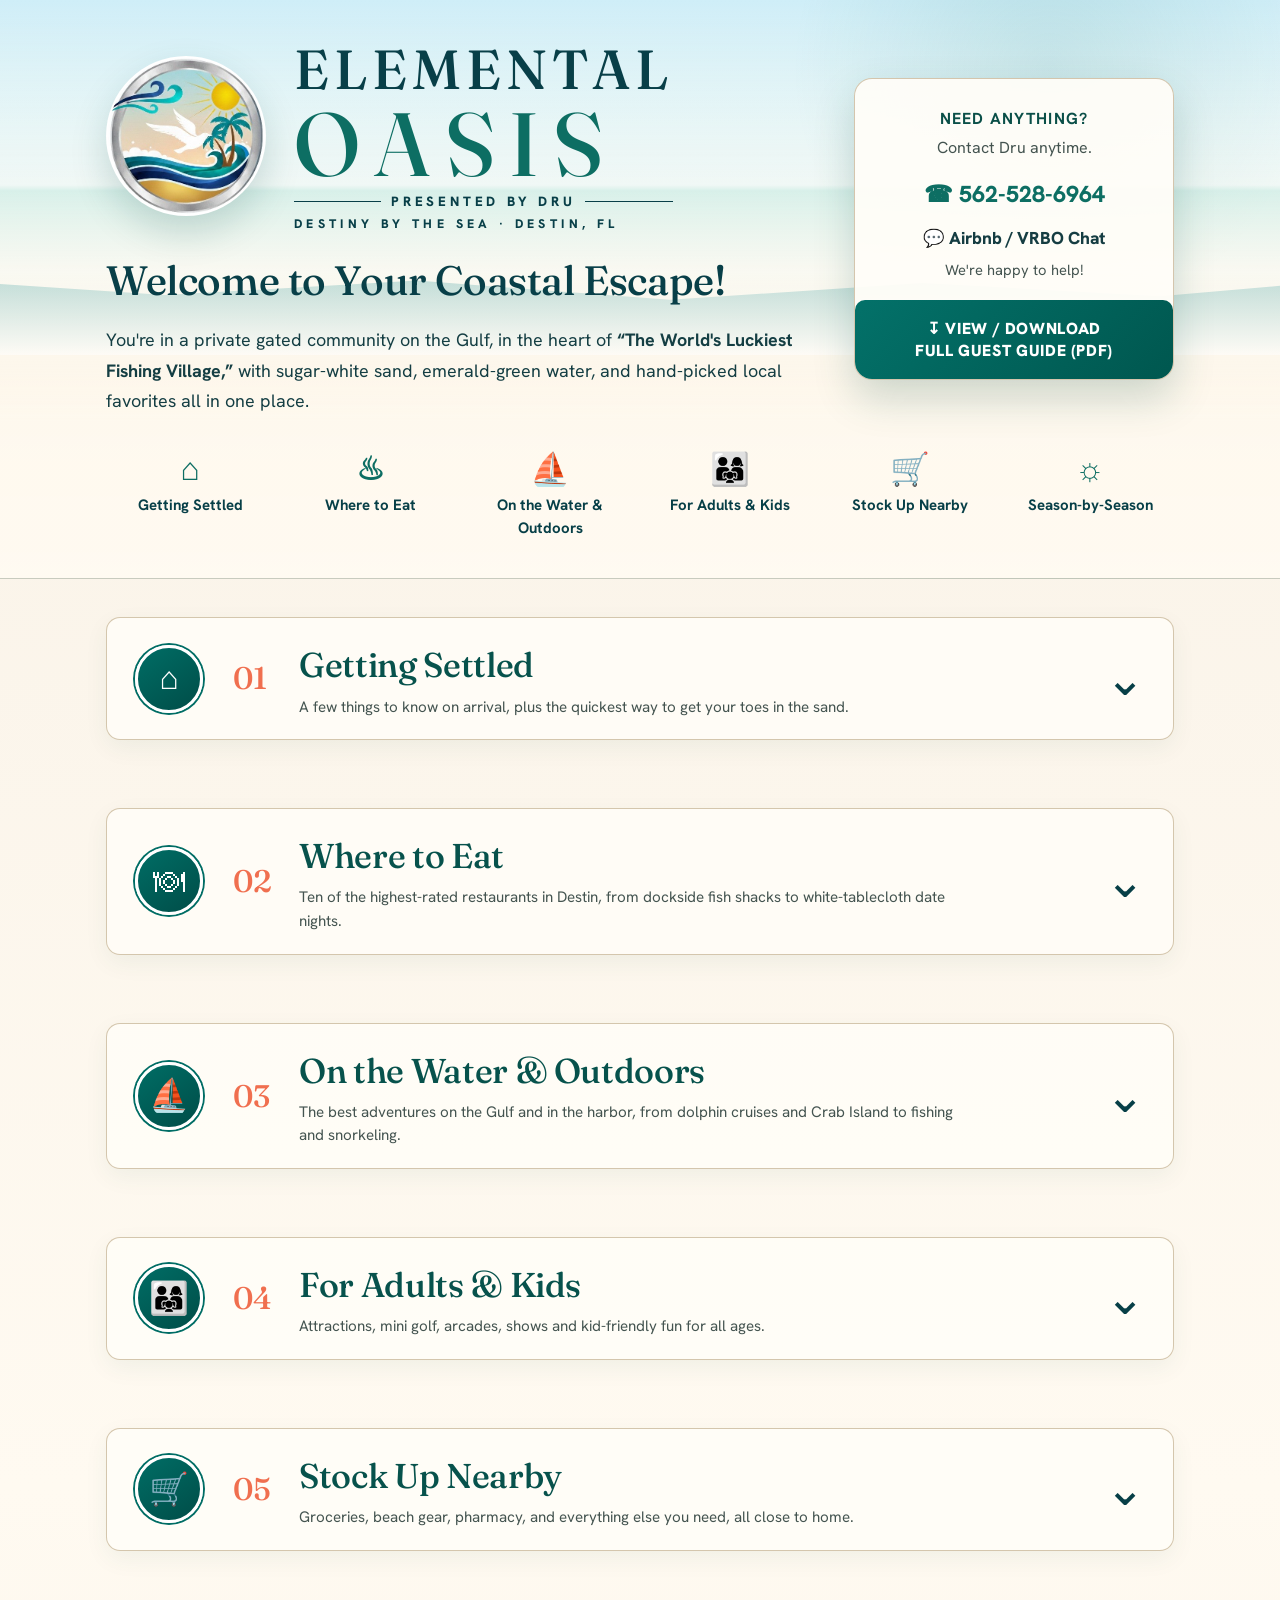
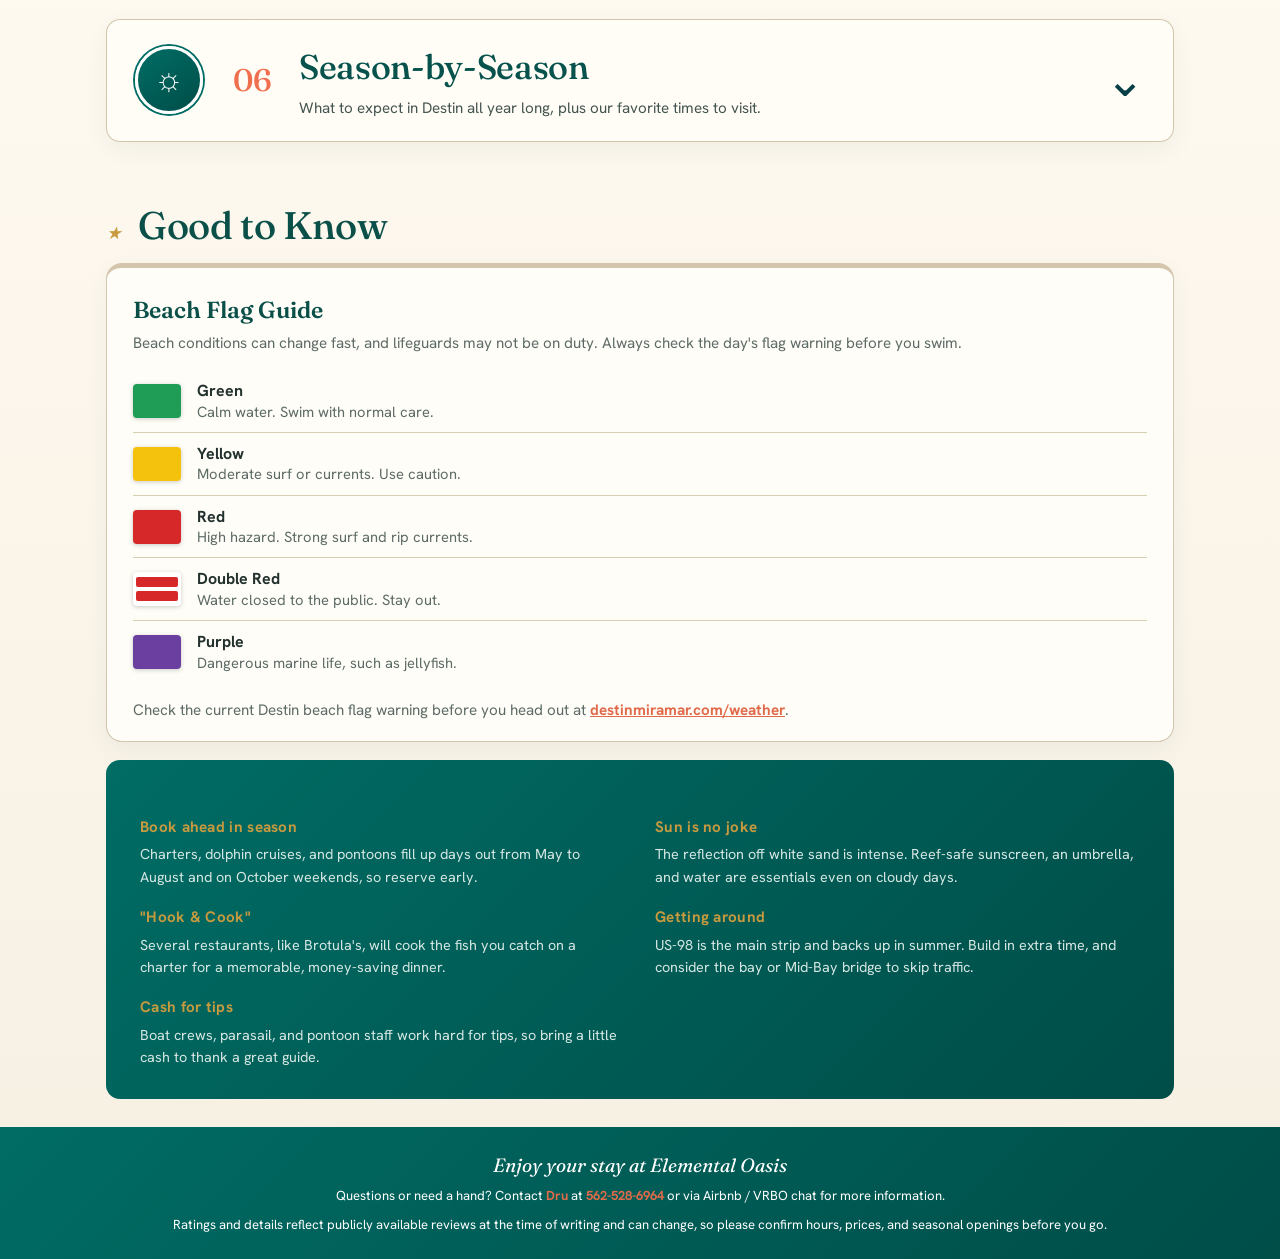
==== commit aae01c1f: "Add files via upload" ====
--- a/index.html
+++ b/index.html
@@ -230,25 +230,143 @@
     section{padding:26px 0 4px;break-inside:avoid;}
     .card,.storebox,.contact-card,.mapcard{break-inside:avoid;}
   }
+
+  /* ---------- BRAND LOGO + ACCORDION + PRICE INFO ---------- */
+  .brand-logo{width:132px;height:132px;border-radius:50%;object-fit:cover;background:#fffdf8;border:3px solid rgba(255,255,255,.72);box-shadow:0 14px 34px -18px rgba(0,0,0,.65);margin-bottom:18px;}
+  .brandline{margin-top:10px;font-size:.86rem;letter-spacing:.16em;text-transform:uppercase;font-weight:700;color:#dff0ec;}
+  details.accordion{padding:0 0 8px;}
+  details.accordion summary{list-style:none;cursor:pointer;display:flex;align-items:center;justify-content:space-between;gap:12px;border-bottom:1px solid var(--line);padding:0 0 12px;margin-bottom:20px;}
+  details.accordion summary::-webkit-details-marker{display:none;}
+  details.accordion summary::after{content:'⌄';font-size:1.8rem;line-height:1;color:var(--coral);transition:transform .18s ease;}
+  details.accordion[open] summary::after{transform:rotate(180deg);}
+  details.accordion .sec-head{margin-bottom:0;}
+  .price{display:block;margin-top:8px;font-size:.82rem;color:var(--emerald-deep);font-weight:700;}
+  .pdfbtn{display:inline-block;margin-top:18px;background:var(--paper);color:var(--emerald-deep);font-weight:800;text-decoration:none;border-radius:999px;padding:10px 16px;border:1px solid rgba(255,255,255,.65);}
+
+
+
+  /* ---------- POLISHED PRESENTATION STYLE UPDATE ---------- */
+  body{background:linear-gradient(180deg,#f8f1e6 0%,#fffaf1 52%,#f6efe2 100%);} 
+  .wrap{max-width:1120px;}
+  header.hero{
+    color:var(--ink);padding:42px 0 38px;overflow:hidden;
+    background:
+      linear-gradient(180deg,rgba(255,255,255,.25),rgba(255,250,241,.92) 73%),
+      radial-gradient(circle at 82% 12%,rgba(20,120,115,.18),transparent 22%),
+      linear-gradient(180deg,#bfe8f5 0%,#dff4f6 32%,#a8e2dc 33%,#edf5ef 47%,#f5e5c8 67%,#fffaf1 100%);
+    border-bottom:1px solid rgba(196,176,145,.55);
+  }
+  header.hero::before{content:"";position:absolute;left:-8%;right:-8%;top:235px;height:120px;background:linear-gradient(180deg,rgba(18,132,128,.38),rgba(255,255,255,.5));clip-path:polygon(0 35%,18% 50%,35% 38%,52% 54%,69% 40%,85% 51%,100% 35%,100% 100%,0 100%);}
+  header.hero::after{display:none;}
+  .hero-wrap{position:relative;display:grid;grid-template-columns:minmax(0,1fr) 320px;gap:34px;align-items:center;z-index:1;}
+  .brand-lockup{display:flex;align-items:center;gap:28px;margin-bottom:26px;}
+  .brand-logo{width:160px;height:160px;border-radius:50%;object-fit:cover;background:#fff;box-shadow:0 16px 36px rgba(10,79,72,.18);border:2px solid rgba(255,255,255,.9);margin:0;}
+  .brand-text{color:#083f48;text-align:left;letter-spacing:.1em;line-height:1;}
+  .brand-title-small{font-family:'Fraunces',serif;font-size:clamp(2.2rem,4.3vw,4rem);font-weight:500;letter-spacing:.09em;}
+  .brand-title-large{font-family:'Fraunces',serif;font-size:clamp(3.4rem,7vw,6.7rem);font-weight:500;color:var(--emerald);letter-spacing:.16em;margin-top:2px;}
+  .brand-presented{display:flex;align-items:center;gap:10px;font-size:.84rem;font-weight:800;letter-spacing:.28em;margin-top:6px;}
+  .brand-presented span{display:block;height:1px;background:#083f48;flex:1;min-width:42px;}
+  .brand-place{font-size:.78rem;font-weight:800;letter-spacing:.35em;margin-top:10px;}
+  header.hero h1{font-size:clamp(1.8rem,3.2vw,2.7rem);line-height:1.14;color:#083f48;margin-top:8px;}
+  .lede{max-width:690px;color:#143e43;font-size:1.12rem;line-height:1.7;}
+  .hero-contact{background:rgba(255,253,248,.94);border:1px solid rgba(196,176,145,.72);border-radius:18px;box-shadow:0 18px 42px rgba(10,79,72,.2);padding:28px 28px 0;text-align:center;overflow:hidden;}
+  .hero-contact h3{text-transform:uppercase;letter-spacing:.08em;color:var(--emerald-deep);font-size:1rem;margin-bottom:4px;}
+  .hero-contact p{color:#445450;}
+  .contact-phone{display:block;color:var(--emerald);font-size:1.45rem;font-weight:800;text-decoration:none;margin:16px 0 12px;}
+  .chat-line{font-weight:800;color:#153d42;font-size:1.08rem;margin-bottom:8px;}
+  .smallhelp{font-size:.92rem;margin-bottom:18px;}
+  .pdfbtn{display:block;background:linear-gradient(135deg,#037169,#00574f);color:#fff!important;text-decoration:none;border-radius:10px 10px 0 0;margin:0 -28px;padding:18px 20px;font-weight:900;text-transform:uppercase;letter-spacing:.04em;line-height:1.35;border:0;}
+  .iconnav{position:relative;z-index:2;display:grid;grid-template-columns:repeat(6,1fr);gap:12px;margin-top:36px;}
+  .iconnav a{text-decoration:none;text-align:center;color:#073f47;font-weight:700;font-size:.94rem;}
+  .iconnav span{display:block;font-size:2rem;color:var(--emerald);line-height:1;margin-bottom:9px;}
+  section.wrap{padding-top:24px;}
+  details.accordion{background:transparent;margin:14px 0 8px;padding:0;}
+  details.accordion summary{background:rgba(255,253,248,.88);border:1px solid rgba(196,176,145,.72);border-radius:14px;box-shadow:0 8px 24px rgba(10,79,72,.06);padding:20px 28px;margin:0 0 22px;display:grid;grid-template-columns:78px 46px minmax(0,1fr) 42px;align-items:center;gap:20px;}
+  details.accordion summary::after{content:'⌄';grid-column:4;font-size:3rem;color:#073f47;line-height:1;justify-self:end;}
+  details.accordion[open] summary::after{transform:rotate(180deg);}
+  details.accordion summary .acc-icon{width:68px;height:68px;border-radius:50%;background:linear-gradient(145deg,#006d65,#004d48);border:3px solid #fff;box-shadow:0 0 0 2px #006d65;display:grid;place-items:center;color:#fff;font-size:2rem;}
+  details.accordion summary .sec-num{font-size:1.95rem;color:#f06f4f;font-style:normal;margin:0;}
+  details.accordion summary .sec-head{display:block;margin:0;}
+  details.accordion summary h2{font-size:clamp(1.65rem,3vw,2.15rem);margin:0;color:#07524c;}
+  details.accordion summary .summary-desc{font-size:.95rem;color:#445450;margin-top:4px;max-width:680px;}
+  .grid{gap:18px;}
+  .card,.storebox,.contact-card,.mapcard,.hilites,.flagkey{border-color:rgba(196,176,145,.72);box-shadow:0 8px 24px rgba(10,79,72,.05);}
+  .card{border-radius:16px;padding:20px 22px;}
+  .pill{background:#edf4ef;color:#07524c;}
+  .price{background:#f8efe2;border-left:4px solid var(--gold);border-radius:8px;padding:7px 10px;color:#07524c;margin-top:11px;}
+  .hilites{display:none;}
+  .settle-grid{grid-template-columns:1fr 1.35fr;margin-top:6px;}
+  .contact-card{border-top:0;background:#fffdf8;}
+  .contact-row .ic{background:#e8f4f0;color:var(--emerald);}
+  .seasons{margin-top:0;}
+  .tips{background:linear-gradient(135deg,#006c64,#004d48);border-radius:14px;}
+  footer{background:linear-gradient(135deg,#006c64,#004d48);color:#fff;margin-top:28px;padding:24px 0;}
+  footer .mark{color:#fff;}
+  @media screen and (max-width:900px){.hero-wrap{grid-template-columns:1fr}.hero-contact{max-width:420px}.iconnav{grid-template-columns:repeat(3,1fr)}.brand-lockup{gap:18px}.brand-logo{width:120px;height:120px}}
+  @media screen and (max-width:680px){.brand-lockup{flex-direction:column;text-align:center}.brand-text{text-align:center}.brand-title-large{letter-spacing:.1em}.brand-place{letter-spacing:.16em}.iconnav{grid-template-columns:repeat(2,1fr)}details.accordion summary{grid-template-columns:54px minmax(0,1fr) 32px;gap:14px;padding:16px}details.accordion summary .acc-icon{width:48px;height:48px;font-size:1.45rem}details.accordion summary .sec-num{display:none}details.accordion summary::after{grid-column:3;font-size:2.3rem}details.accordion summary .sec-head{grid-column:2}.hero-contact{padding:22px 22px 0}.pdfbtn{margin:0 -22px}.contact-phone{font-size:1.25rem}}
+
+
+  .reminder-bar{display:flex;align-items:center;justify-content:space-between;gap:20px;background:linear-gradient(135deg,#006c64,#004d48);color:#fff;border-radius:14px;padding:22px 28px!important;margin-top:26px;}
+  .reminder-bar strong{text-transform:uppercase;letter-spacing:.04em;font-size:1.15rem;}
+  .reminder-bar em{font-family:'Fraunces',serif;font-size:1.9rem;white-space:nowrap;}
+  @media screen and (max-width:680px){.reminder-bar{display:block}.reminder-bar em{display:block;margin-top:12px}}
+
+  /* ---------- BEACH RENTAL BLOCK ---------- */
+  .beachrent{background:var(--paper);border:1px solid var(--line);border-top:5px solid var(--coral);border-radius:16px;padding:24px 26px 22px;margin-top:16px;}
+  .beachrent h3{font-family:'Fraunces',serif;font-weight:600;font-size:1.4rem;color:var(--emerald-deep);margin-bottom:6px;}
+  .beachrent .intro{font-size:.95rem;color:#46524e;margin-bottom:16px;}
+  .brcols{display:grid;grid-template-columns:1.1fr 1fr;gap:22px 30px;align-items:start;}
+  .brrates{font-size:.92rem;color:#46524e;}
+  .brrates h4{font-size:.8rem;letter-spacing:.05em;text-transform:uppercase;color:var(--coral);font-weight:700;margin:14px 0 5px;}
+  .brrates h4:first-child{margin-top:0;}
+  .brrates .rate{display:flex;justify-content:space-between;gap:14px;padding:3px 0;border-bottom:1px dotted var(--line);}
+  .brrates .rate span:last-child{font-weight:700;color:var(--emerald-deep);white-space:nowrap;}
+  .brrates .brnote{font-size:.8rem;color:#8a958f;margin-top:12px;border:0;}
+  .brimg img{width:100%;height:auto;border-radius:10px;border:1px solid var(--line);display:block;margin-bottom:12px;}
+  @media screen and (max-width:760px){.brcols{grid-template-columns:1fr;}}
 </style>
 </head>
 <body>
 
 <header class="hero">
-  <div class="wrap">
-    <div class="eyebrow">Elemental Oasis · Destiny by the Sea</div>
-    <h1>Your Guide to <em>Destin</em></h1>
-    <p class="lede">Welcome to Elemental Oasis! You're in a private gated community on the Gulf, in the heart of "The World's Luckiest Fishing Village," with sugar-white sand, emerald-green water, and hand-picked local favorites all in one place.</p>
-    <div class="tagchips">
-      <span>10 Restaurants</span><span>10 Activities</span><span>10 Things to Do</span><span>Stores & Supplies</span><span>Season-by-Season</span>
-    </div>
-  </div>
+  <div class="wrap hero-wrap">
+    <div class="hero-main">
+      <div class="brand-lockup">
+        <img class="brand-logo" src="elemental-oasis-logo.jpg" alt="Elemental Oasis logo">
+        <div class="brand-text">
+          <div class="brand-title-small">ELEMENTAL</div>
+          <div class="brand-title-large">OASIS</div>
+          <div class="brand-presented"><span></span>PRESENTED BY DRU<span></span></div>
+          <div class="brand-place">DESTINY BY THE SEA · DESTIN, FL</div>
+        </div>
+      </div>
+      <h1>Welcome to Your Coastal Escape!</h1>
+      <p class="lede">You're in a private gated community on the Gulf, in the heart of <b>“The World's Luckiest Fishing Village,”</b> with sugar-white sand, emerald-green water, and hand-picked local favorites all in one place.</p>
+    </div>
+
+    <aside class="hero-contact" aria-label="Guest contact information">
+      <h3>Need anything?</h3>
+      <p>Contact Dru anytime.</p>
+      <a class="contact-phone" href="tel:15625286964">☎ 562-528-6964</a>
+      <div class="chat-line">💬 Airbnb / VRBO Chat</div>
+      <p class="smallhelp">We're happy to help!</p>
+      <a class="pdfbtn" href="./guest-guide.pdf" target="_blank" rel="noopener">↧ View / Download<br>Full Guest Guide (PDF)</a>
+    </aside>
+  </div>
+  <nav class="wrap iconnav" aria-label="Guide sections">
+    <a href="#settle"><span>⌂</span>Getting Settled</a>
+    <a href="#eat"><span>♨</span>Where to Eat</a>
+    <a href="#do"><span>⛵</span>On the Water & Outdoors</a>
+    <a href="#family"><span>👨‍👩‍👧</span>For Adults & Kids</a>
+    <a href="#stores"><span>🛒</span>Stock Up Nearby</a>
+    <a href="#seasons"><span>☼</span>Season-by-Season</a>
+  </nav>
 </header>
 
 <!-- ================= GETTING SETTLED ================= -->
 <section class="wrap" id="settle">
-  <div class="sec-head"><span class="sec-num">01</span><h2>Getting Settled</h2></div>
-  <p class="sec-sub">A few things to know on arrival, plus the quickest way to get your toes in the sand.</p>
+  <details class="accordion">
+    <summary><span class="acc-icon">⌂</span><span class="sec-num">01</span><div class="sec-head"><h2>Getting Settled</h2><div class="summary-desc">A few things to know on arrival, plus the quickest way to get your toes in the sand.</div></div></summary>
 
   <div class="hilites">
     <h3>Your home at Elemental Oasis</h3>
@@ -265,12 +383,8 @@
       <h3>Elemental Oasis</h3>
       <p class="addr">at Destiny by the Sea<br>4819 Ocean Blvd, Destin, FL 32541</p>
       <div class="contact-row">
-        <div class="ic">✉</div>
-        <div><div class="lbl">Need anything?</div><div class="val">Contact <b>Dru</b> anytime via Airbnb or VRBO chat for more information.</div></div>
-      </div>
-      <div class="contact-row">
-        <div class="ic">⛱</div>
-        <div><div class="lbl">Gated community</div><div class="val">Stop at the guard gate on arrival to pick up your parking pass &amp; beach wristbands. Keep your wristbands on for beach access.</div></div>
+        <div class="ic">✦</div>
+        <div><div class="lbl">Welcome</div><div class="val">We hope you love your stay. Check-in and house details are posted inside the home.</div></div>
       </div>
     </div>
 
@@ -316,16 +430,44 @@
         <rect x="470" y="232" width="138" height="30" rx="15" fill="#0d6e63"/>
         <text x="539" y="252" font-family="Hanken Grotesk, sans-serif" font-size="13" font-weight="700" fill="#ffffff" text-anchor="middle">3-4 min walk</text>
       </svg>
-      <p class="mapnote">You can rent chairs and umbrellas right at the beach access. Questions on the walk? Just message Dru via Airbnb or VRBO chat.</p>
-    </div>
-
-  </div>
+      <p class="mapnote">Beach gear can be rented on-site at the private beach access from Sun, Sand &amp; Sea Beach Service, which also sells shave ice. See rates just below.</p>
+    </div>
+
+  </div>
+
+  <div class="beachrent">
+    <h3>Beach Gear &amp; Shave Ice at the Private Beach</h3>
+    <p class="intro">Your private beach access has an on-site stall run by <b>Sun, Sand &amp; Sea Beach Service</b>. Rent chairs, umbrellas, boogie boards, kayaks, and paddleboards from the beach attendant, and grab shave ice while you're there. Rental hours are 9:00am to 5:00pm, and all prices include sales tax.</p>
+    <div class="brcols">
+      <div class="brrates">
+        <h4>Chair &amp; umbrella set-up (2 chairs + 1 umbrella)</h4>
+        <div class="rate"><span>Half day (9-1 or 1-5)</span><span>$30</span></div>
+        <div class="rate"><span>Full day</span><span>$45</span></div>
+        <div class="rate"><span>2 / 3 / 4 days</span><span>$80 / $120 / $160</span></div>
+        <div class="rate"><span>5 / 6 / 7 days</span><span>$200 / $240 / $280</span></div>
+        <h4>Single items, per day</h4>
+        <div class="rate"><span>Umbrella</span><span>$30</span></div>
+        <div class="rate"><span>Chair</span><span>$15</span></div>
+        <div class="rate"><span>Table</span><span>$10</span></div>
+        <h4>Water gear</h4>
+        <div class="rate"><span>Boogie board</span><span>$8/hr, $20/day</span></div>
+        <div class="rate"><span>Kayak, single / double</span><span>$20 / $25 per hr</span></div>
+        <div class="rate"><span>Paddleboard</span><span>$35/hr, $100/4hr, $180/day</span></div>
+        <p class="brnote">More at beachingdestin.com. Prices may change, so confirm with the attendant.</p>
+      </div>
+      <div class="brimg">
+        <img src="beach-rental-stall.jpg" alt="Sun, Sand and Sea beach rental and shave ice stall at the private beach access">
+        <img src="beach-rental-rates.jpg" alt="Sun, Sand and Sea Beach Service printed rental rate sheet">
+      </div>
+    </div>
+  </div>
+  </details>
 </section>
 
 <!-- ================= RESTAURANTS ================= -->
 <section class="wrap" id="eat">
-  <div class="sec-head"><span class="sec-num">02</span><h2>Where to Eat</h2></div>
-  <p class="sec-sub">Ten of the highest-rated tables in Destin, from dockside fish shacks to white-tablecloth date nights. Most fill up fast in season, so go early or reserve where you can.</p>
+  <details class="accordion">
+    <summary><span class="acc-icon">🍽</span><span class="sec-num">02</span><div class="sec-head"><h2>Where to Eat</h2><div class="summary-desc">Ten of the highest-rated restaurants in Destin, from dockside fish shacks to white-tablecloth date nights.</div></div></summary>
   <div class="grid">
 
     <div class="card">
@@ -333,7 +475,8 @@
       <div class="meta"><span class="stars">★ 4.7</span><span class="dot"></span>5,700+ reviews</div>
       <p>Fresh-off-the-boat seafood with a rooftop SkyBar overlooking the marina. Lively, polished, great service.</p>
       <span class="pick"><b>Try:</b> baked oysters · fried grouper sandwich · lobster mac</span>
-      <span class="cphone"><span class="ph">(850) 659-3549</span></span>
+            <span class="price">Approx price: $$–$$$ · seafood entrées commonly mid-range to premium</span>
+<span class="cphone"><span class="ph">(850) 659-3549</span></span>
     </div>
 
     <div class="card">
@@ -341,7 +484,8 @@
       <div class="meta"><span class="stars">★ 4.5</span><span class="dot"></span>9,100+ reviews</div>
       <p>A harborfront favorite for oysters three ways and beautifully plated Gulf fish. A local's pick for a special dinner.</p>
       <span class="pick"><b>Try:</b> oysters Bienville · Snapper Destin · crab dip</span>
-      <span class="cphone"><span class="ph">(850) 424-7406</span></span>
+            <span class="price">Approx price: $$–$$$ · popular dinner spot; expect peak-season waits</span>
+<span class="cphone"><span class="ph">(850) 424-7406</span></span>
     </div>
 
     <div class="card">
@@ -349,7 +493,8 @@
       <div class="meta"><span class="stars">★ 4.5</span><span class="dot"></span>4,500+ reviews</div>
       <p>Order at the counter, eat at picnic tables on the dock over the bay. Unpretentious and the freshest catch in town.</p>
       <span class="pick"><b>Try:</b> royal red shrimp · fresh catch · smoked tuna dip</span>
-      <span class="cphone"><span class="ph">(850) 837-7575</span></span>
+            <span class="price">Approx price: $$ · casual counter-service seafood</span>
+<span class="cphone"><span class="ph">(850) 837-7575</span></span>
     </div>
 
     <div class="card">
@@ -357,7 +502,8 @@
       <div class="meta"><span class="stars">★ 4.5</span><span class="dot"></span>5,900+ reviews</div>
       <p>Caught fish on a charter? Bring it here and they'll cook it your way. Otherwise, the steamer pots and boils are stellar.</p>
       <span class="pick"><b>Try:</b> Hook &amp; Cook your catch · seafood boil · all-you-can-eat crab</span>
-      <span class="cphone"><span class="ph">(850) 460-8900</span></span>
+            <span class="price">Approx price: $$–$$$ · boils/steamer pots cost more than sandwiches</span>
+<span class="cphone"><span class="ph">(850) 460-8900</span></span>
     </div>
 
     <div class="card">
@@ -365,7 +511,8 @@
       <div class="meta"><span class="stars">★ 4.7</span><span class="dot"></span>3,100+ reviews</div>
       <p>Sunset-view Creole cooking with old-school service. No reservations, so arrive early. Dinner only, from 4pm.</p>
       <span class="pick"><b>Try:</b> jambalaya · blackened shrimp · key lime pie</span>
-      <span class="cphone"><span class="ph">(850) 837-0881</span></span>
+            <span class="price">Approx price: $$$ · dinner-only waterfront dining</span>
+<span class="cphone"><span class="ph">(850) 837-0881</span></span>
     </div>
 
     <div class="card">
@@ -373,7 +520,8 @@
       <div class="meta"><span class="stars">★ 4.5</span><span class="dot"></span>12,000+ reviews</div>
       <p>Destin's original beachfront seafood joint. Toes-in-the-sand views, award-winning gumbo, and a great happy hour.</p>
       <span class="pick"><b>Try:</b> seafood gumbo · oyster po'boy · blackened grouper</span>
-      <span class="cphone"><span class="ph">(850) 837-2022</span></span>
+            <span class="price">Approx price: $$ · casual beachfront seafood</span>
+<span class="cphone"><span class="ph">(850) 837-2022</span></span>
     </div>
 
     <div class="card">
@@ -381,7 +529,8 @@
       <div class="meta"><span class="stars">★ 4.4</span><span class="dot"></span>8,500+ reviews</div>
       <p>Bright, nautical, and right on the sand with a window-seat view the length of the room. Easy choice for groups.</p>
       <span class="pick"><b>Try:</b> grilled grouper + lump crab · coconut shrimp · margarita bucket</span>
-      <span class="cphone"><span class="ph">(850) 837-2224</span></span>
+            <span class="price">Approx price: $$ · beachfront casual dining</span>
+<span class="cphone"><span class="ph">(850) 837-2224</span></span>
     </div>
 
     <div class="card">
@@ -389,7 +538,8 @@
       <div class="meta"><span class="stars">★ 4.7</span><span class="dot"></span>34,000+ reviews</div>
       <p>A Destin institution that's loud, fun, and home to Gator Beach downstairs. The kids will be entertained start to finish.</p>
       <span class="pick"><b>Try:</b> fried gator tail · blackened redfish · the famous gift shop</span>
-      <span class="cphone"><span class="ph">(850) 654-4200</span></span>
+            <span class="price">Approx price: $$ · family casual</span>
+<span class="cphone"><span class="ph">(850) 654-4200</span></span>
     </div>
 
     <div class="card">
@@ -397,7 +547,8 @@
       <div class="meta"><span class="stars">★ 4.4</span><span class="dot"></span>640+ reviews</div>
       <p>The grown-up splurge. Tableside Chateaubriand, a huge wine list, and white-glove service in Sandestin. Reserve ahead; resort dress code.</p>
       <span class="pick"><b>Try:</b> Chateaubriand for two · bone-in ribeye · Bananas Foster tableside</span>
-      <span class="cphone"><span class="ph">(850) 622-1500</span></span>
+            <span class="price">Approx price: $$$$ · special-occasion dining</span>
+<span class="cphone"><span class="ph">(850) 622-1500</span></span>
     </div>
 
     <div class="card">
@@ -405,16 +556,19 @@
       <div class="meta"><span class="stars">★ 4.8</span><span class="dot"></span>7,000+ reviews</div>
       <p>The best breakfast and brunch around, with gorgeous plates and theatrical table-side coffee. Worth the short drive to Miramar Beach.</p>
       <span class="pick"><b>Try:</b> chicken &amp; waffles · berry pancakes · Japanese pour-over · <i>(also great: Crackings & Ruby Slipper in Destin)</i></span>
-      <span class="cphone"><span class="nm">Bistrology</span> <span class="ph">(850) 757-7374</span> &#183; <span class="nm">Crackings</span> <span class="ph">(850) 650-0499</span> &#183; <span class="nm">Ruby Slipper</span> <span class="ph">(850) 660-7100</span></span>
-    </div>
-
-  </div>
+            <span class="price">Approx price: $$ · brunch plates and specialty coffee</span>
+<span class="cphone"><span class="nm">Bistrology</span> <span class="ph">(850) 757-7374</span> &#183; <span class="nm">Crackings</span> <span class="ph">(850) 650-0499</span> &#183; <span class="nm">Ruby Slipper</span> <span class="ph">(850) 660-7100</span></span>
+    </div>
+
+  </div>
+
+  </details>
 </section>
 
 <!-- ================= ACTIVITIES ================= -->
 <section class="wrap" id="do">
-  <div class="sec-head"><span class="sec-num">03</span><h2>On the Water & Outdoors</h2></div>
-  <p class="sec-sub">Destin is built around the Gulf and the harbor. These ten adventures are the ones guests remember long after the tan fades. Booking ahead is smart in summer.</p>
+  <details class="accordion">
+    <summary><span class="acc-icon">⛵</span><span class="sec-num">03</span><div class="sec-head"><h2>On the Water & Outdoors</h2><div class="summary-desc">The best adventures on the Gulf and in the harbor, from dolphin cruises and Crab Island to fishing and snorkeling.</div></div></summary>
   <div class="grid">
 
     <div class="card span2">
@@ -422,7 +576,8 @@
       <div class="meta"><span class="stars">★ 4.8</span><span class="dot"></span>1,700+ reviews</div>
       <p>A shallow, emerald sandbar just inside the pass where boats anchor, music plays, and floating food/drink vendors come to you. Rent a pontoon (with or without a captain) or hop a shuttle. It's the quintessential Destin afternoon. Bring water shoes, a float, and a cooler.</p>
       <span class="pick"><b>Tip:</b> go on a weekday morning for calmer water and fewer crowds</span>
-      <span class="cphone"><span class="nm">SunVenture</span> <span class="ph">(850) 424-6465</span> &#183; <span class="nm">Crab Island Tours</span> <span class="ph">(850) 803-5466</span></span>
+            <span class="price">Approx price: shuttle seats from about $39; pontoons commonly $250+ before fees/fuel</span>
+<span class="cphone"><span class="nm">SunVenture</span> <span class="ph">(850) 424-6465</span> &#183; <span class="nm">Crab Island Tours</span> <span class="ph">(850) 803-5466</span></span>
     </div>
 
     <div class="card">
@@ -430,7 +585,8 @@
       <div class="meta"><span class="stars">★ 4.8–4.9</span><span class="dot"></span>thousands of reviews</div>
       <p>Pods of wild dolphins ride alongside the boat almost daily. <b>Southern Star</b> (glass-bottom, two decks) and <b>Destin Dolphin Cruise</b> are top-rated; sunset sailings are magic.</p>
       <span class="pick"><b>Best for:</b> first-timers, families, romantic evenings</span>
-      <span class="cphone"><span class="nm">Southern Star</span> <span class="ph">(850) 837-7741</span> &#183; <span class="nm">Destin Dolphin</span> <span class="ph">(850) 200-2260</span></span>
+            <span class="price">Approx price: commonly about $30–$50/person depending on time and vendor</span>
+<span class="cphone"><span class="nm">Southern Star</span> <span class="ph">(850) 837-7741</span> &#183; <span class="nm">Destin Dolphin</span> <span class="ph">(850) 200-2260</span></span>
     </div>
 
     <div class="card">
@@ -438,7 +594,8 @@
       <div class="meta"><span class="stars">★ 5.0</span><span class="dot"></span>top crews</div>
       <p>Book a private boat for snapper, grouper, mahi and more. <b>Charter Boat Backlash</b>, <b>O Sea D</b>, and <b>Pelican Adventures</b> get rave reviews and are great with kids.</p>
       <span class="pick"><b>Bonus:</b> have your catch cooked at Brotula's that night</span>
-      <span class="cphone"><span class="nm">Backlash</span> <span class="ph">(850) 685-9368</span> &#183; <span class="nm">O Sea D</span> <span class="ph">(850) 255-2967</span> &#183; <span class="nm">Pelican</span> <span class="ph">(850) 650-3825</span></span>
+            <span class="price">Approx price: usually $$$–$$$$ private charter; varies heavily by hours/boat size</span>
+<span class="cphone"><span class="nm">Backlash</span> <span class="ph">(850) 685-9368</span> &#183; <span class="nm">O Sea D</span> <span class="ph">(850) 255-2967</span> &#183; <span class="nm">Pelican</span> <span class="ph">(850) 650-3825</span></span>
     </div>
 
     <div class="card">
@@ -446,7 +603,8 @@
       <div class="meta"><span class="stars">★ 4.8</span><span class="dot"></span>2,400+ reviews</div>
       <p>The <b>Destin Princess & Destiny</b> share-the-boat trips are an affordable, no-experience-needed way to fish the Gulf. Deckhands bait, untangle, and clean your catch.</p>
       <span class="pick"><b>Best for:</b> families &amp; first-time anglers</span>
-      <span class="cphone"><span class="nm">Destin Princess & Destiny</span> <span class="ph">(850) 837-5088</span></span>
+            <span class="price">Approx price: usually $$ per person; more budget-friendly than private charter</span>
+<span class="cphone"><span class="nm">Destin Princess & Destiny</span> <span class="ph">(850) 837-5088</span></span>
     </div>
 
     <div class="card">
@@ -454,7 +612,8 @@
       <div class="meta"><span class="stars">★ 4.9</span><span class="dot"></span>5,600+ reviews</div>
       <p>Soar 400+ feet above that famous emerald water. <b>Pelican Adventures</b> and <b>AJ's Water Adventures</b> run smooth, safety-first flights from the harbor.</p>
       <span class="pick"><b>Best for:</b> couples, teens, anyone craving the view</span>
-      <span class="cphone"><span class="nm">Pelican</span> <span class="ph">(850) 650-3825</span> &#183; <span class="nm">AJ's</span> <span class="ph">(850) 837-2222</span></span>
+            <span class="price">Approx price: often around $70–$100/person; photos/observers may cost extra</span>
+<span class="cphone"><span class="nm">Pelican</span> <span class="ph">(850) 650-3825</span> &#183; <span class="nm">AJ's</span> <span class="ph">(850) 837-2222</span></span>
     </div>
 
     <div class="card">
@@ -462,7 +621,8 @@
       <div class="meta"><span class="stars">★ 4.8</span><span class="dot"></span>harbor rentals</div>
       <p>Rent from <b>AJ's</b> or <b>HarborWalk Adventures</b> and explore the calm bay side. Paddleboarding the flats at sunrise is a local secret.</p>
       <span class="pick"><b>Best for:</b> active mornings, calmer water</span>
-      <span class="cphone"><span class="nm">AJ's</span> <span class="ph">(850) 837-2222</span> &#183; <span class="nm">HarborWalk Adv.</span> <span class="ph">(850) 786-2732</span></span>
+            <span class="price">Approx price: rentals commonly hourly/half-day; compare vendor rates before booking</span>
+<span class="cphone"><span class="nm">AJ's</span> <span class="ph">(850) 837-2222</span> &#183; <span class="nm">HarborWalk Adv.</span> <span class="ph">(850) 786-2732</span></span>
     </div>
 
     <div class="card">
@@ -470,7 +630,8 @@
       <div class="meta"><span class="stars">★ 4.8</span><span class="dot"></span>1,300+ reviews</div>
       <p>The <b>Sea Blaster</b> and SunVenture cruises mix dolphins, drinks, music and a Gulf sunset. Feed the seagulls on the way out of the harbor.</p>
       <span class="pick"><b>Tip:</b> bring a layer, since evenings are breezy on the water</span>
-      <span class="cphone"><span class="nm">Sea Blaster</span> <span class="ph">(850) 654-6888</span> &#183; <span class="nm">SunVenture</span> <span class="ph">(850) 424-6465</span></span>
+            <span class="price">Approx price: usually $$ per person; sunset times may price higher</span>
+<span class="cphone"><span class="nm">Sea Blaster</span> <span class="ph">(850) 654-6888</span> &#183; <span class="nm">SunVenture</span> <span class="ph">(850) 424-6465</span></span>
     </div>
 
     <div class="card">
@@ -478,7 +639,8 @@
       <div class="meta"><span class="stars">★ 4.9</span><span class="dot"></span>4,200+ reviews</div>
       <p>A fully-costumed pirate crew, water-cannon battles, treasure hauled from the bay, and deck-swabbing. Genuinely fun for adults too.</p>
       <span class="pick"><b>Best for:</b> families with little ones · bring tip money</span>
-      <span class="cphone"><span class="ph">(850) 269-0896</span></span>
+            <span class="price">Approx price: usually $$ per person; check child pricing</span>
+<span class="cphone"><span class="ph">(850) 269-0896</span></span>
     </div>
 
     <div class="card">
@@ -486,7 +648,8 @@
       <div class="meta"><span class="stars">&#9733; 4.8</span><span class="dot"></span>guided trips</div>
       <p>Several cruises add a snorkel stop near the jetties, in calm, clear water where you'll spot fish, rays, and the occasional sea turtle. A gentle option for families.</p>
       <span class="pick"><b>Best for:</b> first-time snorkelers &amp; little explorers</span>
-      <span class="cphone"><span class="nm">AJ's</span> <span class="ph">(850) 837-2222</span> &#183; <span class="nm">Crab Island Tours</span> <span class="ph">(850) 803-5466</span></span>
+            <span class="price">Approx price: guided tours commonly $$ per person</span>
+<span class="cphone"><span class="nm">AJ's</span> <span class="ph">(850) 837-2222</span> &#183; <span class="nm">Crab Island Tours</span> <span class="ph">(850) 803-5466</span></span>
     </div>
 
     <div class="card">
@@ -494,16 +657,19 @@
       <div class="meta"><span class="stars">★ 4.8</span><span class="dot"></span>8,800+ reviews</div>
       <p>Protected dunes, the whitest sand on the coast, a nature trail, showers and pavilions. Just $6 to park, with in-and-out access. A quieter alternative to the busy public beach.</p>
       <span class="pick"><b>Best for:</b> a relaxed, less-crowded beach day</span>
-      <span class="cphone"><span class="ph">(850) 837-7550</span></span>
-    </div>
-
-  </div>
+            <span class="price">Approx price: about $6 per vehicle for park entry</span>
+<span class="cphone"><span class="ph">(850) 837-7550</span></span>
+    </div>
+
+  </div>
+
+  </details>
 </section>
 
 <!-- ================= THINGS TO DO ================= -->
 <section class="wrap" id="family">
-  <div class="sec-head"><span class="sec-num">04</span><h2>For Adults & Kids</h2></div>
-  <p class="sec-sub">Land-based fun, rainy-day backups, and spots that work whether you've got toddlers or grandparents in tow.</p>
+  <details class="accordion">
+    <summary><span class="acc-icon">👨‍👩‍👧</span><span class="sec-num">04</span><div class="sec-head"><h2>For Adults & Kids</h2><div class="summary-desc">Attractions, mini golf, arcades, shows and kid-friendly fun for all ages.</div></div></summary>
   <div class="grid">
 
     <div class="card">
@@ -511,7 +677,8 @@
       <div class="meta"><span class="stars">★ 4.5</span><span class="dot"></span>7,700+ reviews</div>
       <p>The waterfront hub for shops, restaurants, live music, boat-tour booking, and seasonal fireworks. Note that many vendors close in deep winter.</p>
       <span class="pick"><b>Best for:</b> evening strolls, sunset, people-watching</span>
-      <span class="cphone"><span class="ph">(888) 965-7092</span></span>
+            <span class="price">Approx price: free to stroll; paid parking/activities/food extra</span>
+<span class="cphone"><span class="ph">(888) 965-7092</span></span>
     </div>
 
     <div class="card">
@@ -519,7 +686,8 @@
       <div class="meta"><span class="stars">★ 4.6</span><span class="dot"></span>4,200+ reviews</div>
       <p>100+ alligators you can watch, feed (cane poles, a few dollars), and even hold a baby for a photo. A fun, quick 45-minute stop.</p>
       <span class="pick"><b>Best for:</b> curious kids · the free evening feeding show</span>
-      <span class="cphone"><span class="ph">(850) 654-4200</span></span>
+            <span class="price">Approx price: free to view; feeding/photo experiences cost extra</span>
+<span class="cphone"><span class="ph">(850) 654-4200</span></span>
     </div>
 
     <div class="card">
@@ -527,7 +695,8 @@
       <div class="meta"><span class="stars">★ 4.3</span><span class="dot"></span>6,100+ reviews</div>
       <p>Multi-level go-kart tracks, mini-golf, bumper boats, kiddie rides and an arcade. A reliable hit when everyone needs a break from the sand.</p>
       <span class="pick"><b>Best for:</b> a chilly or rainy afternoon</span>
-      <span class="cphone"><span class="ph">(850) 654-4668</span></span>
+            <span class="price">Approx price: pay-per-attraction or points card; budget $$ for a family visit</span>
+<span class="cphone"><span class="ph">(850) 654-4668</span></span>
     </div>
 
     <div class="card">
@@ -535,7 +704,8 @@
       <div class="meta"><span class="stars">★ 4.4</span><span class="dot"></span>9,300+ reviews</div>
       <p>Dolphin and sea-lion shows, manatees, sea-turtle rehab, and animal encounters. About 25 min west on Okaloosa Island; ~2–3 hours to explore.</p>
       <span class="pick"><b>Best for:</b> all ages · animal lovers</span>
-      <span class="cphone"><span class="ph">(850) 243-9046</span></span>
+            <span class="price">Approx price: ticketed aquarium; encounters cost extra</span>
+<span class="cphone"><span class="ph">(850) 243-9046</span></span>
     </div>
 
     <div class="card">
@@ -543,7 +713,8 @@
       <div class="meta"><span class="stars">★ 3.9</span><span class="dot"></span>seasonal · check hours</div>
       <p>Slides, a lazy river and wave pool. Fun on a hot day, but it's seasonal and reviews are mixed on staffing and closures, so check what's open before you go.</p>
       <span class="pick"><b>Best for:</b> peak-summer thrill-seeking kids</span>
-      <span class="cphone"><span class="ph">(850) 837-8319</span></span>
+            <span class="price">Approx price: promotional 1-day tickets seen around $39.99; check current hours/closures</span>
+<span class="cphone"><span class="ph">(850) 837-8319</span></span>
     </div>
 
     <div class="card">
@@ -551,7 +722,8 @@
       <div class="meta"><span class="stars">★ 4.6</span><span class="dot"></span>8,400+ reviews</div>
       <p>Open-air shopping with an AMC theater, a kids' play area and grassy green. The go-to when the weather turns.</p>
       <span class="pick"><b>Best for:</b> rainy days · teens · a slower afternoon</span>
-      <span class="cphone"><span class="ph">(850) 337-8700</span></span>
+            <span class="price">Approx price: free to walk; shopping, movies, and food extra</span>
+<span class="cphone"><span class="ph">(850) 337-8700</span></span>
     </div>
 
     <div class="card">
@@ -559,7 +731,8 @@
       <div class="meta"><span class="stars">★ 4.7</span><span class="dot"></span>430+ reviews</div>
       <p>The story of the "World's Luckiest Fishing Village," with a kids' interactive area and scavenger hunt. Small, charming, and inexpensive. Closed Sun/Mon.</p>
       <span class="pick"><b>Best for:</b> curious kids · a quick cultural stop</span>
-      <span class="cphone"><span class="ph">(850) 837-6611</span></span>
+            <span class="price">Approx price: low-cost museum admission; check current hours</span>
+<span class="cphone"><span class="ph">(850) 837-6611</span></span>
     </div>
 
     <div class="card">
@@ -567,7 +740,8 @@
       <div class="meta"><span class="stars">★ 4.3</span><span class="dot"></span>2,200+ reviews</div>
       <p>Animatronic-dinosaur mini-golf, ropes course, laser tag, go-karts and arcade in Fort Walton Beach. Great big-group rainy-day plan.</p>
       <span class="pick"><b>Best for:</b> mixed-age groups · evenings</span>
-      <span class="cphone"><span class="ph">(850) 400-3300</span></span>
+            <span class="price">Approx price: pay-per-attraction or package; budget $$ per person</span>
+<span class="cphone"><span class="ph">(850) 400-3300</span></span>
     </div>
 
     <div class="card">
@@ -575,23 +749,27 @@
       <div class="meta"><span class="stars">★ 4.8</span><span class="dot"></span>800+ reviews</div>
       <p>Zipline and a Soaring Eagle ride right over the harbor, plus rides for younger kids. A fun add-on before or after dinner on the boardwalk.</p>
       <span class="pick"><b>Best for:</b> a quick thrill with a view</span>
-      <span class="cphone"><span class="ph">(850) 786-2732</span></span>
+            <span class="price">Approx price: zipline/ride pricing varies; check HarborWalk kiosk/site</span>
+<span class="cphone"><span class="ph">(850) 786-2732</span></span>
     </div>
 
     <div class="card span2">
       <div class="top"><h3>A Day on "Your" Beach (the main event)</h3><span class="pill">Free · steps away</span></div>
       <p>Don't overschedule. The single best thing to do in Destin is the simplest: a slow beach day on the sugar-white sand outside your door. Build sandcastles, hunt for shells, swim in the warm Gulf, and watch a sunset you'll talk about for years. Bring an umbrella for shade, since the midday sun is strong.</p>
       <span class="pick"><b>Tip:</b> mornings have calmer surf and the parking/sand to yourself</span>
-      <span class="cphone"><span class="nm">Beach gear:</span> rent right at the Private Beach Access store, or message Dru via Airbnb / VRBO chat</span>
-    </div>
-
-  </div>
+            <span class="price">Approx price: free beach access; chair/umbrella rentals extra</span>
+<span class="cphone"><span class="nm">Beach gear:</span> rent on-site from Sun, Sand &amp; Sea at the private beach access (rates in Getting Settled)</span>
+    </div>
+
+  </div>
+
+  </details>
 </section>
 
 <!-- ================= STOCK UP NEARBY ================= -->
 <section class="wrap" id="stores">
-  <div class="sec-head"><span class="sec-num">05</span><h2>Stock Up Nearby</h2></div>
-  <p class="sec-sub">Groceries, beach gear, pizza delivery, coffee, and ice cream, most just a few minutes west toward Destin Commons. Distances are approximate driving times from Elemental Oasis.</p>
+  <details class="accordion">
+    <summary><span class="acc-icon">🛒</span><span class="sec-num">05</span><div class="sec-head"><h2>Stock Up Nearby</h2><div class="summary-desc">Groceries, beach gear, pharmacy, and everything else you need, all close to home.</div></div></summary>
   <div class="storewrap">
 
     <div class="storebox feature">
@@ -600,16 +778,19 @@
       <div class="store">
         <div class="sname">Publix at Paradise Key <span class="tag">closest grocery</span></div>
         <div class="smeta">4425 Commons Dr E · ~2.5 mi · 7am–10pm daily · full deli, bakery &amp; pharmacy</div>
+        <div class="smeta"><b>Price note:</b> grocery prices generally higher than Walmart; best convenience option.</div>
         <div class="sphone">(850) 837-9094</div>
       </div>
       <div class="store">
         <div class="sname">Walmart Supercenter</div>
         <div class="smeta">Emerald Coast Pkwy · ~5 mi · 6am–midnight · cheapest one-stop for food + beach gear</div>
+        <div class="smeta"><b>Price note:</b> usually the lower-cost one-stop option for groceries and beach basics.</div>
         <div class="sphone">(850) 650-0341</div>
       </div>
       <div class="store">
         <div class="sname">Winn-Dixie (Miramar Beach)</div>
         <div class="smeta">65 Poinciana Blvd · ~9 mi east · 7am–10pm · has a beach-supply aisle (chairs, towels, sand toys)</div>
+        <div class="smeta"><b>Price note:</b> good backup for groceries and basic beach supplies.</div>
         <div class="sphone">(850) 650-2139</div>
       </div>
     </div>
@@ -620,15 +801,22 @@
       <div class="store">
         <div class="sname">Alvin's Island <span class="tag">beach superstore</span></div>
         <div class="smeta">34888 Emerald Coast Pkwy · ~2.5 mi · 8am–midnight · floats, chairs, umbrellas, swimsuits, sand toys &amp; souvenirs</div>
+        <div class="smeta"><b>Price note:</b> convenient beach gear/souvenirs; compare rental vs buying.</div>
       </div>
       <div class="store">
         <div class="sname">Walgreens (across from Destin Commons)</div>
         <div class="smeta">34909 Emerald Coast Pkwy · ~2.5 mi · 7am–10pm · pharmacy, sunscreen, aloe, convenience items</div>
+        <div class="smeta"><b>Price note:</b> convenient for pharmacy/OTC items; not usually cheapest for beach gear.</div>
         <div class="sphone">(850) 654-7291</div>
       </div>
       <div class="store">
-        <div class="sname">Tip: rent, don't buy</div>
-        <div class="smeta">For chairs and umbrella setup right on the sand, beach-service companies deliver and set up daily. Message Dru and we'll point you to the one serving our beach.</div>
+        <div class="sname">Walmart Supercenter (Destin)</div>
+        <div class="smeta">15017 Emerald Coast Pkwy · ~5 mi · beach chairs, towels, coolers, sunscreen, OTC items, snacks &amp; basic pharmacy needs</div>
+        <div class="sphone">(850) 650-0341</div>
+      </div>
+      <div class="store">
+        <div class="sname">On-site beach rentals</div>
+        <div class="smeta">Sun, Sand &amp; Sea Beach Service rents chairs, umbrellas, boogie boards, kayaks, and paddleboards right at your private beach access, and also sells shave ice. Full rates are in the Getting Settled section.</div>
       </div>
     </div>
 
@@ -638,16 +826,19 @@
       <div class="store">
         <div class="sname">Merlin's Pizza <span class="tag">★ 4.7 · top pick</span></div>
         <div class="smeta">Delivers · 11am–11pm daily · local favorite, creative pies</div>
+        <div class="smeta"><b>Approx price:</b> $$ · delivery fees may vary by app.</div>
         <div class="sphone">(850) 650-3000</div>
       </div>
       <div class="store">
         <div class="sname">Jet's Pizza</div>
         <div class="smeta">Delivers · Detroit-style · near Destin Commons (delivery can run slow on busy nights)</div>
+        <div class="smeta"><b>Approx price:</b> $$ · delivery fees may vary by app.</div>
         <div class="sphone">(850) 654-5387</div>
       </div>
       <div class="store">
         <div class="sname">Graffiti Pizza · Vinny McGuire's</div>
         <div class="smeta">Great for takeout or dine-in. Graffiti (Destin Commons) 4.4 · Vinny McGuire's NY-style (harbor) 4.7</div>
+        <div class="smeta"><b>Approx price:</b> $$ · good takeout options.</div>
       </div>
     </div>
 
@@ -657,14 +848,17 @@
       <div class="store">
         <div class="sname">Sandos Beachside Café <span class="tag">closest · walkable</span></div>
         <div class="smeta">36 Terra Cotta Way · ~5 min · ★ 4.9 · coffee + big sandwiches, rooftop tiki bar at night</div>
+        <div class="smeta"><b>Approx price:</b> $$ · walkable coffee/sandwich option.</div>
       </div>
       <div class="store">
         <div class="sname">Maas Coffee Roasters</div>
         <div class="smeta">~4 mi · ★ 4.7 · local roaster, cozy, house bakery &amp; board games</div>
+        <div class="smeta"><b>Approx price:</b> $–$$ · coffee and bakery items.</div>
       </div>
       <div class="store">
         <div class="sname">Merveilleuse Crêpe & Coffee</div>
         <div class="smeta">~3 mi · ★ 4.9 · European-style crêpes + great espresso</div>
+        <div class="smeta"><b>Approx price:</b> $–$$ · crêpes and espresso.</div>
       </div>
     </div>
 
@@ -676,32 +870,38 @@
           <div class="store" style="border-top:none;">
             <div class="sname">Frozen Bloom Creamery & Coffee <span class="tag">★ 5.0</span></div>
             <div class="smeta">34940 Emerald Coast Pkwy · ~2.5 mi · 11am–11pm · small-batch homemade ice cream &amp; sorbet</div>
+        <div class="smeta"><b>Approx price:</b> $–$$ · small-batch ice cream.</div>
           </div>
           <div class="store">
             <div class="sname">Ice Cream Shoppe, Destin East</div>
             <div class="smeta">34896 Emerald Coast Pkwy · ~2.5 mi · ★ 4.8 · big flavor wall + house fudge</div>
+        <div class="smeta"><b>Approx price:</b> $–$$ · ice cream/fudge.</div>
           </div>
         </div>
         <div>
           <div class="store" style="border-top:none;">
             <div class="sname">Ice Cream Shoppe on US-98</div>
             <div class="smeta">870 US-98 E · ~6 mi · ★ 4.8 · the original location, open till 11pm</div>
+        <div class="smeta"><b>Approx price:</b> $–$$ · ice cream/fudge.</div>
           </div>
           <div class="store">
             <div class="sname">The Yard Milkshake Bar</div>
             <div class="smeta">Destin Commons · over-the-top loaded shakes (fun but pricey; ★ 3.8, go for the spectacle)</div>
+        <div class="smeta"><b>Approx price:</b> $$ · premium loaded shakes.</div>
           </div>
         </div>
       </div>
     </div>
 
   </div>
+
+  </details>
 </section>
 
 
 <section class="wrap" id="seasons">
-  <div class="sec-head"><span class="sec-num">06</span><h2>What's Best by Season</h2></div>
-  <p class="sec-sub">Destin is a year-round destination, but each season has its own rhythm. Here's how to make the most of whenever you're visiting.</p>
+  <details class="accordion">
+    <summary><span class="acc-icon">☼</span><span class="sec-num">06</span><div class="sec-head"><h2>Season-by-Season</h2><div class="summary-desc">What to expect in Destin all year long, plus our favorite times to visit.</div></div></summary>
   <div class="seasons">
 
     <div class="season s-spring">
@@ -753,6 +953,7 @@
     </div>
 
   </div>
+  </details>
 </section>
 
 <!-- ================= TIPS ================= -->
@@ -761,12 +962,13 @@
 
   <div class="flagkey">
     <h3>Beach Flag Guide</h3>
-    <p class="flagsub">Check the flag flying at the lifeguard stand before you get in the water.</p>
+    <p class="flagsub">Beach conditions can change fast, and lifeguards may not be on duty. Always check the day's flag warning before you swim.</p>
     <div class="flagrow"><span class="flag green"></span><div class="ft"><b>Green</b><span>Calm water. Swim with normal care.</span></div></div>
     <div class="flagrow"><span class="flag yellow"></span><div class="ft"><b>Yellow</b><span>Moderate surf or currents. Use caution.</span></div></div>
     <div class="flagrow"><span class="flag red"></span><div class="ft"><b>Red</b><span>High hazard. Strong surf and rip currents.</span></div></div>
     <div class="flagrow"><span class="flag dred"><i></i><i></i></span><div class="ft"><b>Double Red</b><span>Water closed to the public. Stay out.</span></div></div>
     <div class="flagrow"><span class="flag purple"></span><div class="ft"><b>Purple</b><span>Dangerous marine life, such as jellyfish.</span></div></div>
+    <p class="flagsub" style="margin-top:16px;margin-bottom:0;">Check the current Destin beach flag warning before you head out at <a href="https://destinmiramar.com/weather/" target="_blank" rel="noopener" style="color:var(--coral);font-weight:700;">destinmiramar.com/weather</a>.</p>
   </div>
 
   <div class="tips">
@@ -780,10 +982,12 @@
   </div>
 </section>
 
+
+
 <footer>
   <div class="wrap">
     <div class="mark">Enjoy your stay at Elemental Oasis</div>
-    <p style="margin-bottom:8px;">Questions or need a hand? Contact <b style="color:var(--coral);">Dru</b> via Airbnb or VRBO chat for more information.</p>
+    <p style="margin-bottom:8px;">Questions or need a hand? Contact <b style="color:var(--coral);">Dru</b> at <b style="color:var(--coral);">562-528-6964</b> or via Airbnb / VRBO chat for more information.</p>
     <p>Ratings and details reflect publicly available reviews at the time of writing and can change, so please confirm hours, prices, and seasonal openings before you go.</p>
   </div>
 </footer>
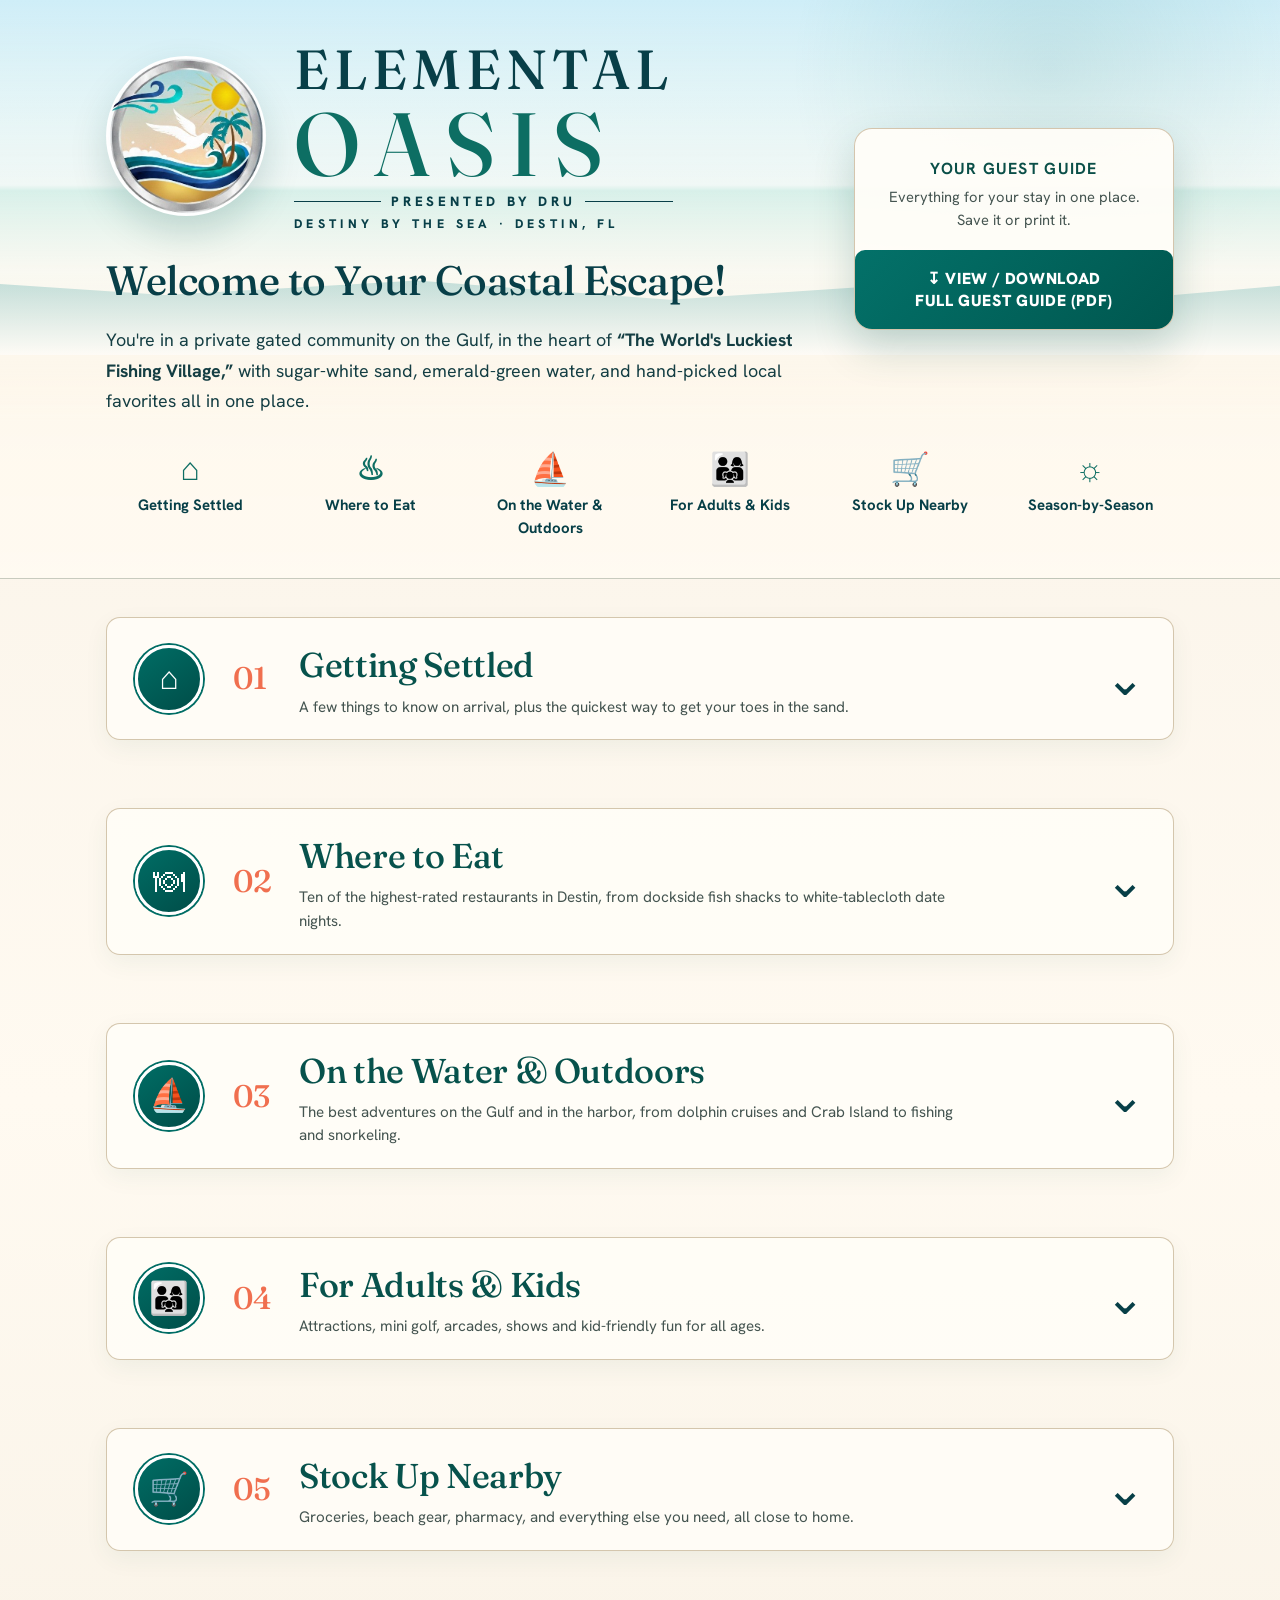
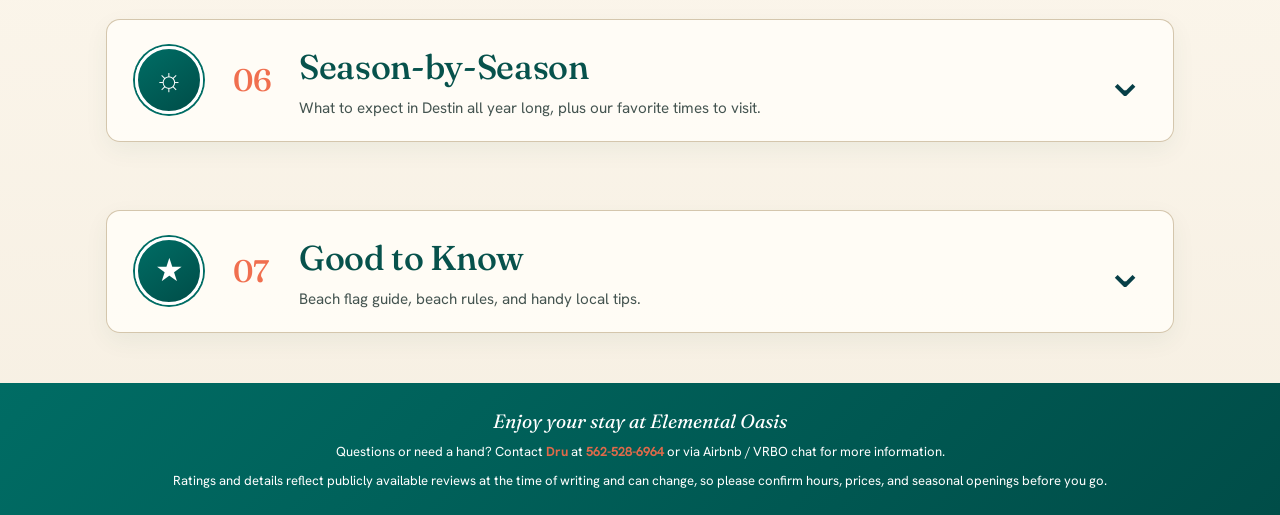
==== commit 566adfb5: "Add files via upload" ====
--- a/index.html
+++ b/index.html
@@ -174,7 +174,6 @@
 
   @media screen and (max-width:680px){
     .settle-grid,.storewrap{grid-template-columns:1fr;}
-  }
     header.hero{padding:48px 0 60px;}
   }
   /* ---------- HOME HIGHLIGHTS ---------- */
@@ -315,15 +314,29 @@
   .beachrent{background:var(--paper);border:1px solid var(--line);border-top:5px solid var(--coral);border-radius:16px;padding:24px 26px 22px;margin-top:16px;}
   .beachrent h3{font-family:'Fraunces',serif;font-weight:600;font-size:1.4rem;color:var(--emerald-deep);margin-bottom:6px;}
   .beachrent .intro{font-size:.95rem;color:#46524e;margin-bottom:16px;}
-  .brcols{display:grid;grid-template-columns:1.1fr 1fr;gap:22px 30px;align-items:start;}
+  .brimg{display:grid;grid-template-columns:1fr 1fr;gap:18px;margin-top:18px;}
   .brrates{font-size:.92rem;color:#46524e;}
   .brrates h4{font-size:.8rem;letter-spacing:.05em;text-transform:uppercase;color:var(--coral);font-weight:700;margin:14px 0 5px;}
   .brrates h4:first-child{margin-top:0;}
   .brrates .rate{display:flex;justify-content:space-between;gap:14px;padding:3px 0;border-bottom:1px dotted var(--line);}
   .brrates .rate span:last-child{font-weight:700;color:var(--emerald-deep);white-space:nowrap;}
   .brrates .brnote{font-size:.8rem;color:#8a958f;margin-top:12px;border:0;}
-  .brimg img{width:100%;height:auto;border-radius:10px;border:1px solid var(--line);display:block;margin-bottom:12px;}
-  @media screen and (max-width:760px){.brcols{grid-template-columns:1fr;}}
+  .brimg img{width:100%;height:auto;border-radius:10px;border:1px solid var(--line);display:block;}
+  .home-photo{width:100%;height:auto;border-radius:12px;margin-top:16px;display:block;}
+  .tip.thanks{grid-column:1 / -1;text-align:center;margin-top:8px;}
+  .tip.thanks h4{color:var(--coral);font-size:1.95rem;line-height:1.15;margin-bottom:6px;}
+  .tip.thanks .heart{font-size:1.3em;}
+  .tip.thanks p{font-size:1.12rem;color:#eaf5f2;}
+  @media screen and (max-width:760px){.brimg{grid-template-columns:1fr;}}
+
+  /* ---------- BEACH RULES ---------- */
+  .rules{background:var(--paper);border:1px solid var(--line);border-top:5px solid var(--emerald);border-radius:16px;padding:24px 26px 20px;margin-top:16px;}
+  .rules h3{font-family:'Fraunces',serif;font-weight:600;font-size:1.4rem;color:var(--emerald-deep);}
+  .rules .rulesub{font-size:.92rem;color:#5d6b66;margin:4px 0 14px;}
+  .rulelist{list-style:none;display:grid;grid-template-columns:1fr 1fr;gap:9px 28px;margin:0;padding:0;}
+  .rulelist li{font-size:.9rem;color:#46524e;padding-left:18px;position:relative;line-height:1.45;}
+  .rulelist li::before{content:"";position:absolute;left:0;top:.5em;width:7px;height:7px;border-radius:2px;background:var(--coral);}
+  @media screen and (max-width:760px){.rulelist{grid-template-columns:1fr;}}
 </style>
 </head>
 <body>
@@ -344,12 +357,9 @@
       <p class="lede">You're in a private gated community on the Gulf, in the heart of <b>“The World's Luckiest Fishing Village,”</b> with sugar-white sand, emerald-green water, and hand-picked local favorites all in one place.</p>
     </div>
 
-    <aside class="hero-contact" aria-label="Guest contact information">
-      <h3>Need anything?</h3>
-      <p>Contact Dru anytime.</p>
-      <a class="contact-phone" href="tel:15625286964">☎ 562-528-6964</a>
-      <div class="chat-line">💬 Airbnb / VRBO Chat</div>
-      <p class="smallhelp">We're happy to help!</p>
+    <aside class="hero-contact" aria-label="Guest guide download">
+      <h3>Your Guest Guide</h3>
+      <p class="smallhelp">Everything for your stay in one place. Save it or print it.</p>
       <a class="pdfbtn" href="./guest-guide.pdf" target="_blank" rel="noopener">↧ View / Download<br>Full Guest Guide (PDF)</a>
     </aside>
   </div>
@@ -365,7 +375,7 @@
 
 <!-- ================= GETTING SETTLED ================= -->
 <section class="wrap" id="settle">
-  <details class="accordion">
+  <details class="accordion" name="guide">
     <summary><span class="acc-icon">⌂</span><span class="sec-num">01</span><div class="sec-head"><h2>Getting Settled</h2><div class="summary-desc">A few things to know on arrival, plus the quickest way to get your toes in the sand.</div></div></summary>
 
   <div class="hilites">
@@ -384,8 +394,9 @@
       <p class="addr">at Destiny by the Sea<br>4819 Ocean Blvd, Destin, FL 32541</p>
       <div class="contact-row">
         <div class="ic">✦</div>
-        <div><div class="lbl">Welcome</div><div class="val">We hope you love your stay. Check-in and house details are posted inside the home.</div></div>
-      </div>
+        <div><div class="lbl">Welcome</div><div class="val">We hope you love your stay. Check-out and house details are posted inside the home.</div></div>
+      </div>
+      <img class="home-photo" src="elemental-oasis-home.jpg" alt="Elemental Oasis at 4819 Ocean Blvd">
     </div>
 
     <div class="mapcard">
@@ -437,9 +448,8 @@
 
   <div class="beachrent">
     <h3>Beach Gear &amp; Shave Ice at the Private Beach</h3>
-    <p class="intro">Your private beach access has an on-site stall run by <b>Sun, Sand &amp; Sea Beach Service</b>. Rent chairs, umbrellas, boogie boards, kayaks, and paddleboards from the beach attendant, and grab shave ice while you're there. Rental hours are 9:00am to 5:00pm, and all prices include sales tax.</p>
-    <div class="brcols">
-      <div class="brrates">
+    <p class="intro">Your private beach access has an on-site stall run by <b>Sun, Sand &amp; Sea Beach Service</b>. Rent chairs, umbrellas, boogie boards, kayaks, and paddleboards from the beach attendant, and grab shave ice while you're there. Rental hours are 9:00am to 5:00pm, seven days a week from March through October, and all prices include sales tax. To reserve, call <a href="tel:18506508988">850-650-8988</a> or see the beach attendant at the central beach access.</p>
+    <div class="brrates">
         <h4>Chair &amp; umbrella set-up (2 chairs + 1 umbrella)</h4>
         <div class="rate"><span>Half day (9-1 or 1-5)</span><span>$30</span></div>
         <div class="rate"><span>Full day</span><span>$45</span></div>
@@ -453,12 +463,11 @@
         <div class="rate"><span>Boogie board</span><span>$8/hr, $20/day</span></div>
         <div class="rate"><span>Kayak, single / double</span><span>$20 / $25 per hr</span></div>
         <div class="rate"><span>Paddleboard</span><span>$35/hr, $100/4hr, $180/day</span></div>
-        <p class="brnote">More at beachingdestin.com. Prices may change, so confirm with the attendant.</p>
-      </div>
-      <div class="brimg">
-        <img src="beach-rental-stall.jpg" alt="Sun, Sand and Sea beach rental and shave ice stall at the private beach access">
-        <img src="beach-rental-rates.jpg" alt="Sun, Sand and Sea Beach Service printed rental rate sheet">
-      </div>
+        <p class="brnote">Full details and payment options (cash, check, Visa, Mastercard) at <a href="https://beachingdestin.com" target="_blank" rel="noopener">beachingdestin.com</a>. Prices may change, so confirm with the attendant.</p>
+      </div>
+    <div class="brimg">
+      <img src="beach-rental-stall.jpg" alt="Sun, Sand and Sea beach rental and shave ice stall at the private beach access">
+      <img src="beach-rental-rates.jpg" alt="Sun, Sand and Sea Beach Service printed rental rate sheet">
     </div>
   </div>
   </details>
@@ -466,7 +475,7 @@
 
 <!-- ================= RESTAURANTS ================= -->
 <section class="wrap" id="eat">
-  <details class="accordion">
+  <details class="accordion" name="guide">
     <summary><span class="acc-icon">🍽</span><span class="sec-num">02</span><div class="sec-head"><h2>Where to Eat</h2><div class="summary-desc">Ten of the highest-rated restaurants in Destin, from dockside fish shacks to white-tablecloth date nights.</div></div></summary>
   <div class="grid">
 
@@ -567,7 +576,7 @@
 
 <!-- ================= ACTIVITIES ================= -->
 <section class="wrap" id="do">
-  <details class="accordion">
+  <details class="accordion" name="guide">
     <summary><span class="acc-icon">⛵</span><span class="sec-num">03</span><div class="sec-head"><h2>On the Water & Outdoors</h2><div class="summary-desc">The best adventures on the Gulf and in the harbor, from dolphin cruises and Crab Island to fishing and snorkeling.</div></div></summary>
   <div class="grid">
 
@@ -668,7 +677,7 @@
 
 <!-- ================= THINGS TO DO ================= -->
 <section class="wrap" id="family">
-  <details class="accordion">
+  <details class="accordion" name="guide">
     <summary><span class="acc-icon">👨‍👩‍👧</span><span class="sec-num">04</span><div class="sec-head"><h2>For Adults & Kids</h2><div class="summary-desc">Attractions, mini golf, arcades, shows and kid-friendly fun for all ages.</div></div></summary>
   <div class="grid">
 
@@ -768,7 +777,7 @@
 
 <!-- ================= STOCK UP NEARBY ================= -->
 <section class="wrap" id="stores">
-  <details class="accordion">
+  <details class="accordion" name="guide">
     <summary><span class="acc-icon">🛒</span><span class="sec-num">05</span><div class="sec-head"><h2>Stock Up Nearby</h2><div class="summary-desc">Groceries, beach gear, pharmacy, and everything else you need, all close to home.</div></div></summary>
   <div class="storewrap">
 
@@ -900,7 +909,7 @@
 
 
 <section class="wrap" id="seasons">
-  <details class="accordion">
+  <details class="accordion" name="guide">
     <summary><span class="acc-icon">☼</span><span class="sec-num">06</span><div class="sec-head"><h2>Season-by-Season</h2><div class="summary-desc">What to expect in Destin all year long, plus our favorite times to visit.</div></div></summary>
   <div class="seasons">
 
@@ -957,8 +966,9 @@
 </section>
 
 <!-- ================= TIPS ================= -->
-<section class="wrap">
-  <div class="sec-head"><span class="sec-num" style="color:var(--gold);">★</span><h2>Good to Know</h2></div>
+<section class="wrap" id="good">
+  <details class="accordion" name="guide">
+    <summary><span class="acc-icon">★</span><span class="sec-num">07</span><div class="sec-head"><h2>Good to Know</h2><div class="summary-desc">Beach flag guide, beach rules, and handy local tips.</div></div></summary>
 
   <div class="flagkey">
     <h3>Beach Flag Guide</h3>
@@ -971,6 +981,25 @@
     <p class="flagsub" style="margin-top:16px;margin-bottom:0;">Check the current Destin beach flag warning before you head out at <a href="https://destinmiramar.com/weather/" target="_blank" rel="noopener" style="color:var(--coral);font-weight:700;">destinmiramar.com/weather</a>.</p>
   </div>
 
+  <div class="rules">
+    <h3>Beach Rules</h3>
+    <p class="rulesub">Destiny by the Sea is a private beach. A few key rules keep it great for everyone. The full association and county list is linked below.</p>
+    <ul class="rulelist">
+      <li>Use the community beach walkovers only and protect the dunes. No parking by the walkovers.</li>
+      <li>Personal tents, canopies, tarps, and umbrellas are not allowed, including baby tents. Rent gear from the on-site attendant instead.</li>
+      <li>No dogs on the beach (Okaloosa County Ordinance 77-19).</li>
+      <li>No bonfires (Okaloosa County Ordinance 79-41).</li>
+      <li>No glass on the beach.</li>
+      <li>Fill in any holes before you leave to help protect nesting sea turtles.</li>
+      <li>Keep music low so your beach neighbors can enjoy theirs too.</li>
+      <li>Set up games behind your home or near an access point without blocking others, and watch for people when tossing balls or frisbees.</li>
+      <li>Alcohol is allowed, but underage drinking is not.</li>
+      <li>Use the trash receptacles along the beach.</li>
+      <li>Respect gulf-front owners' privacy and move if asked, since they have rights to the wet-sand line when in residence.</li>
+    </ul>
+    <p class="rulesub" style="margin-top:14px;margin-bottom:0;">Full beach &amp; property rules: <a href="https://beachingdestin.com/locations/destiny-by-the-sea/" target="_blank" rel="noopener" style="color:var(--coral);font-weight:700;">beachingdestin.com/locations/destiny-by-the-sea</a></p>
+  </div>
+
   <div class="tips">
     <div class="tip-grid">
       <div class="tip"><h4>Book ahead in season</h4><p>Charters, dolphin cruises, and pontoons fill up days out from May to August and on October weekends, so reserve early.</p></div>
@@ -978,8 +1007,10 @@
       <div class="tip"><h4>"Hook & Cook"</h4><p>Several restaurants, like Brotula's, will cook the fish you catch on a charter for a memorable, money-saving dinner.</p></div>
       <div class="tip"><h4>Getting around</h4><p>US-98 is the main strip and backs up in summer. Build in extra time, and consider the bay or Mid-Bay bridge to skip traffic.</p></div>
       <div class="tip"><h4>Cash for tips</h4><p>Boat crews, parasail, and pontoon staff work hard for tips, so bring a little cash to thank a great guide.</p></div>
-    </div>
-  </div>
+      <div class="tip thanks"><h4>Thank you <span class="heart">&#9825;</span></h4><p>We're so glad you chose Elemental Oasis. Have a wonderful stay!</p></div>
+    </div>
+  </div>
+  </details>
 </section>
 
 
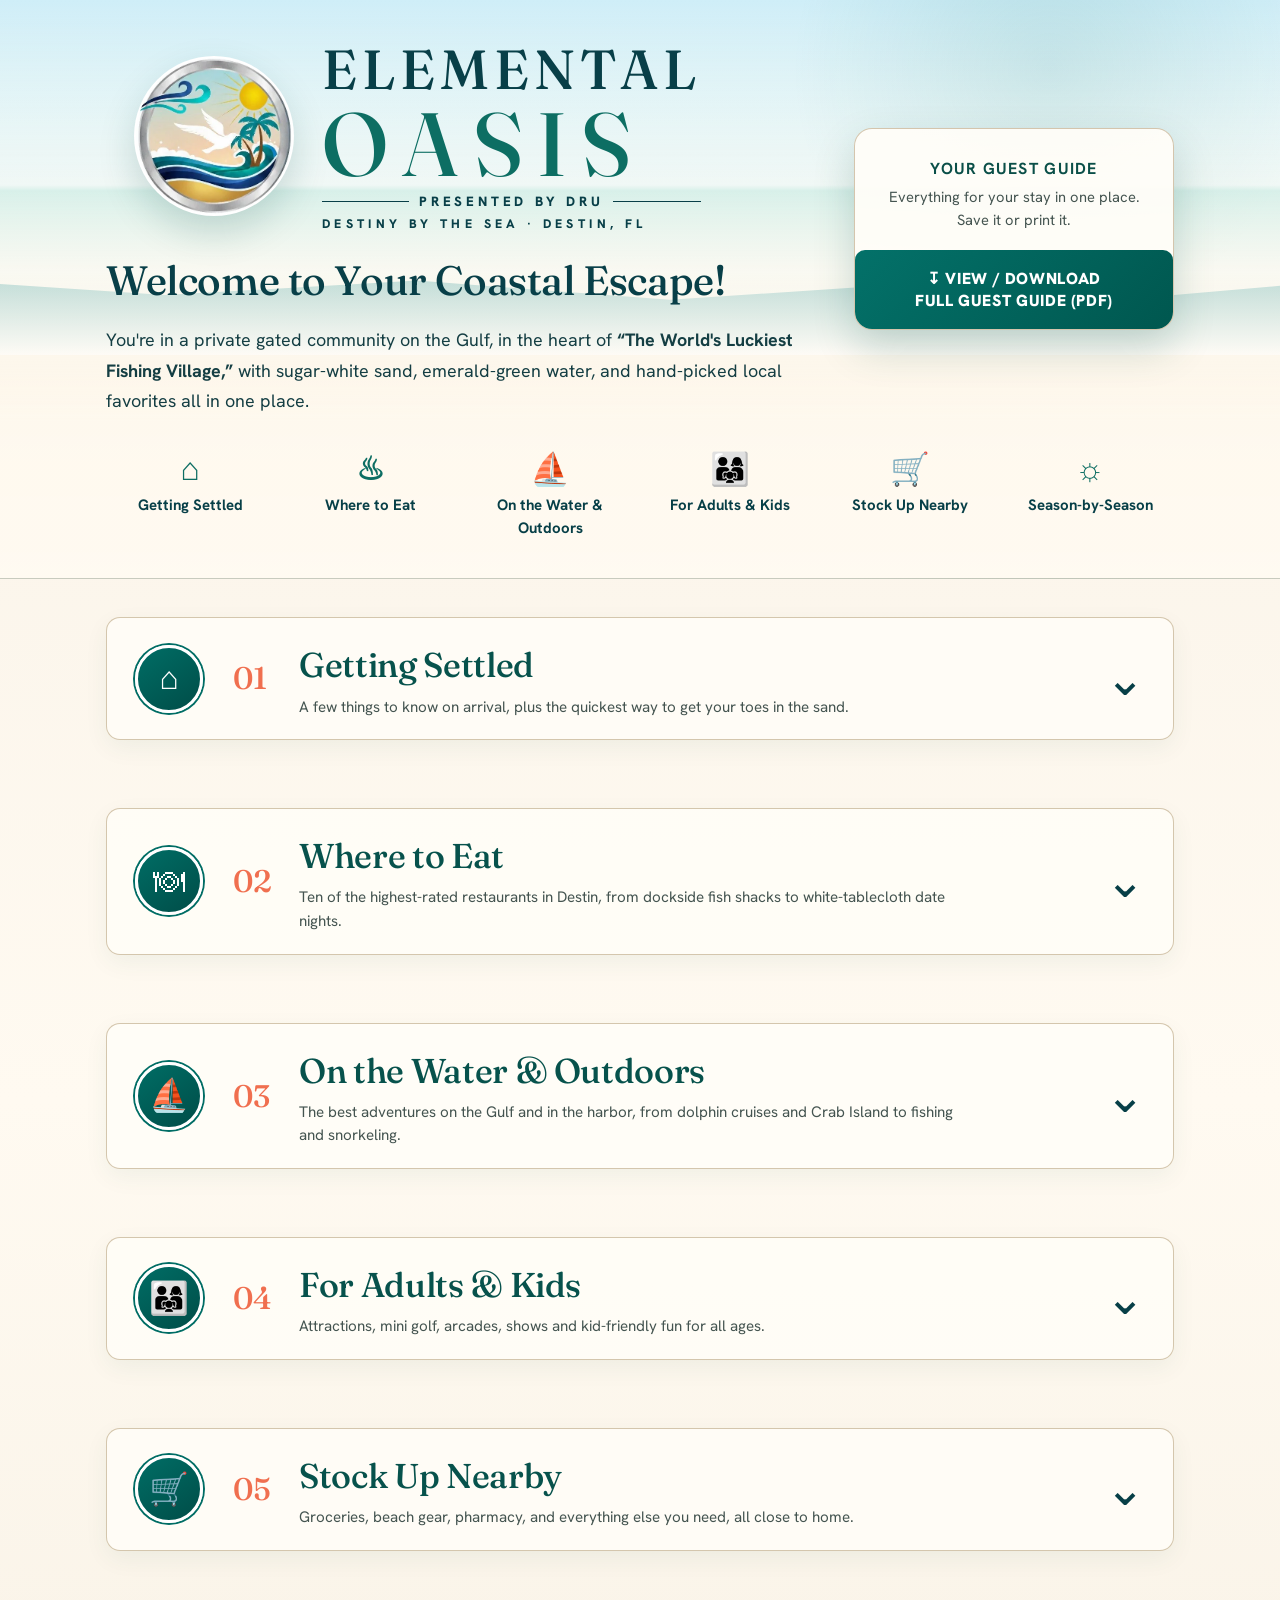
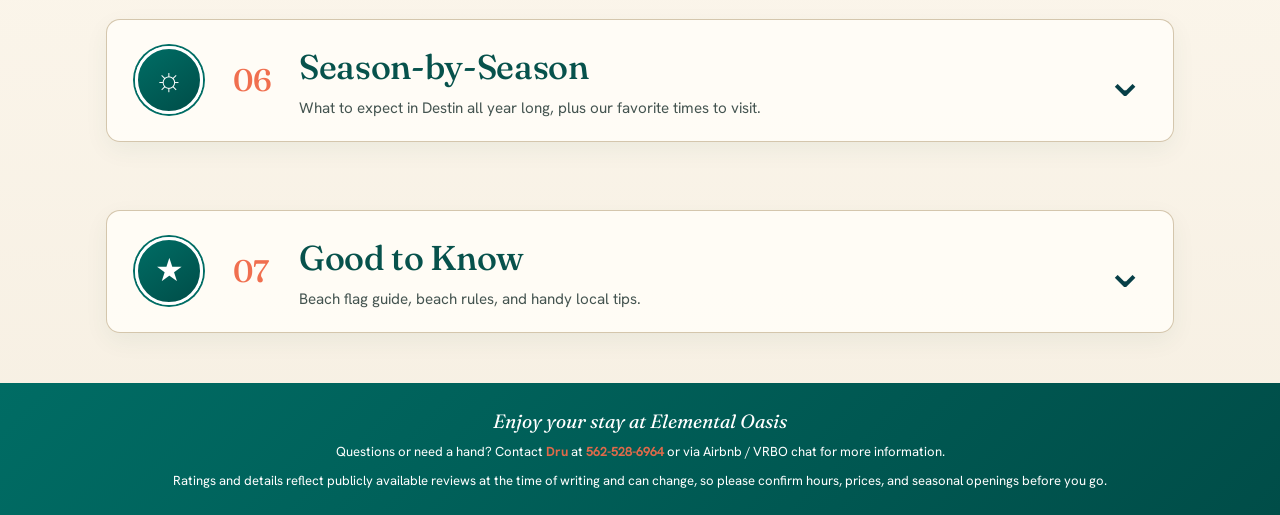
==== commit ac022812: "Add files via upload" ====
--- a/index.html
+++ b/index.html
@@ -4,340 +4,24 @@
 <meta charset="UTF-8">
 <meta name="viewport" content="width=device-width, initial-scale=1.0">
 <title>Elemental Oasis Destin Guide</title>
+<meta name="description" content="Elemental Oasis Destin guest guide with arrival details, beach access, dining, local activities, nearby stores, seasonal tips, and property information.">
+<meta name="robots" content="index, follow">
+<meta name="theme-color" content="#0d6e63">
+<link rel="canonical" href="https://5edestin.github.io/guide/">
+<meta property="og:type" content="website">
+<meta property="og:title" content="Elemental Oasis Destin Guide">
+<meta property="og:description" content="Guest guide for Elemental Oasis in Destin, Florida: beach access, dining, activities, local tips, and property details.">
+<meta property="og:url" content="https://5edestin.github.io/guide/">
+<meta property="og:image" content="https://5edestin.github.io/guide/elemental-oasis-home.jpg">
+<meta name="twitter:card" content="summary_large_image">
+<meta name="twitter:title" content="Elemental Oasis Destin Guide">
+<meta name="twitter:description" content="Guest guide for Elemental Oasis in Destin, Florida.">
+<meta name="twitter:image" content="https://5edestin.github.io/guide/elemental-oasis-home.jpg">
+<link rel="preload" as="image" href="assets/img/elemental-oasis-logo.webp" type="image/webp">
 <link rel="preconnect" href="https://fonts.googleapis.com">
 <link rel="preconnect" href="https://fonts.gstatic.com" crossorigin>
 <link href="https://fonts.googleapis.com/css2?family=Fraunces:ital,opsz,wght@0,9..144,400;0,9..144,500;0,9..144,600;1,9..144,400&family=Hanken+Grotesk:wght@400;500;600;700&display=swap" rel="stylesheet">
-<style>
-  :root{
-    --sand:#f6efe2;
-    --sand-deep:#ece0c9;
-    --ink:#23312e;
-    --emerald:#0d6e63;
-    --emerald-deep:#0a4f48;
-    --coral:#e06a4a;
-    --gold:#c79a3f;
-    --line:#d9cdb4;
-    --paper:#fffdf8;
-  }
-  *{box-sizing:border-box;margin:0;padding:0;}
-  html{scroll-behavior:smooth;}
-  body{
-    font-family:'Hanken Grotesk',sans-serif;
-    background:var(--sand);
-    color:var(--ink);
-    line-height:1.55;
-    -webkit-font-smoothing:antialiased;
-  }
-  .wrap{max-width:920px;margin:0 auto;padding:0 26px;}
-
-  /* ---------- HERO ---------- */
-  header.hero{
-    position:relative;
-    background:
-      radial-gradient(120% 90% at 80% 0%, rgba(13,110,99,.18), transparent 60%),
-      linear-gradient(160deg,var(--emerald-deep) 0%, var(--emerald) 55%, #15897a 100%);
-    color:var(--paper);
-    padding:64px 0 72px;
-    overflow:hidden;
-  }
-  header.hero::after{
-    content:"";position:absolute;left:0;right:0;bottom:-1px;height:46px;
-    background:var(--sand);
-    -webkit-mask:radial-gradient(28px 46px at 28px 0, transparent 98%, #000) repeat-x;
-            mask:radial-gradient(28px 46px at 28px 0, transparent 98%, #000) repeat-x;
-    -webkit-mask-size:56px 46px; mask-size:56px 46px;
-  }
-  .eyebrow{
-    font-size:.74rem;letter-spacing:.32em;text-transform:uppercase;
-    font-weight:600;color:#bfe9df;margin-bottom:18px;
-  }
-  header.hero h1{
-    font-family:'Fraunces',serif;font-weight:500;
-    font-size:clamp(2.6rem,6.5vw,4.4rem);line-height:.98;letter-spacing:-.01em;
-  }
-  header.hero h1 em{font-style:italic;color:var(--gold);}
-  .lede{
-    margin-top:22px;max-width:560px;font-size:1.06rem;color:#e7f3f0;
-  }
-  .tagchips{margin-top:26px;display:flex;flex-wrap:wrap;gap:9px;}
-  .tagchips span{
-    font-size:.72rem;letter-spacing:.12em;text-transform:uppercase;font-weight:600;
-    border:1px solid rgba(255,255,255,.35);border-radius:30px;padding:6px 13px;color:#dff0ec;
-  }
-
-  /* ---------- SECTION SCAFFOLD ---------- */
-  section{padding:54px 0 8px;}
-  .sec-head{display:flex;align-items:baseline;gap:16px;margin-bottom:8px;}
-  .sec-num{
-    font-family:'Fraunces',serif;font-style:italic;font-size:1.1rem;color:var(--coral);
-    font-weight:500;
-  }
-  h2{
-    font-family:'Fraunces',serif;font-weight:500;
-    font-size:clamp(1.7rem,3.6vw,2.4rem);letter-spacing:-.01em;color:var(--emerald-deep);
-  }
-  .sec-sub{color:#5d6b66;font-size:.98rem;margin:2px 0 26px;max-width:640px;}
-
-  /* ---------- CARDS ---------- */
-  .grid{display:grid;grid-template-columns:1fr 1fr;gap:14px;}
-  .card{
-    background:var(--paper);border:1px solid var(--line);border-radius:14px;
-    padding:18px 20px;position:relative;
-    transition:transform .18s ease, box-shadow .18s ease;
-  }
-  .card:hover{transform:translateY(-3px);box-shadow:0 14px 28px -18px rgba(10,79,72,.5);}
-  .card .top{display:flex;justify-content:space-between;align-items:flex-start;gap:10px;}
-  .card h3{
-    font-family:'Fraunces',serif;font-weight:600;font-size:1.16rem;line-height:1.12;color:var(--ink);
-  }
-  .pill{
-    flex-shrink:0;font-size:.72rem;font-weight:700;letter-spacing:.04em;
-    background:var(--sand-deep);color:var(--emerald-deep);border-radius:20px;padding:4px 9px;white-space:nowrap;
-  }
-  .meta{display:flex;align-items:center;gap:8px;margin:7px 0 9px;font-size:.82rem;color:#7a8782;font-weight:500;}
-  .stars{color:var(--gold);font-weight:700;letter-spacing:.02em;}
-  .dot{width:3px;height:3px;border-radius:50%;background:#c2cbc7;}
-  .card p{font-size:.92rem;color:#46524e;}
-  .card .pick{
-    display:block;margin-top:10px;font-size:.82rem;color:var(--coral);font-weight:600;
-  }
-  .card .pick b{color:var(--emerald-deep);}
-  .card .cphone{display:block;margin-top:9px;padding-top:9px;border-top:1px dashed var(--line);font-size:.84rem;font-weight:700;color:var(--emerald-deep);letter-spacing:.01em;}
-  .card .cphone .ph{color:var(--coral);}
-  .card .cphone .nm{color:#7a8782;font-weight:600;}
-
-  /* full-width feature card */
-  .grid .span2{grid-column:1 / -1;}
-
-  /* ---------- SEASONS ---------- */
-  .seasons{display:grid;grid-template-columns:1fr 1fr;gap:14px;margin-top:8px;}
-  .season{
-    border-radius:16px;padding:22px 22px 20px;color:#fff;position:relative;overflow:hidden;
-  }
-  .season h3{font-family:'Fraunces',serif;font-weight:600;font-size:1.35rem;margin-bottom:2px;}
-  .season .when{font-size:.74rem;letter-spacing:.16em;text-transform:uppercase;font-weight:700;opacity:.85;margin-bottom:13px;}
-  .season ul{list-style:none;display:flex;flex-direction:column;gap:8px;}
-  .season li{font-size:.9rem;padding-left:18px;position:relative;line-height:1.4;}
-  .season li::before{content:"";position:absolute;left:0;top:.55em;width:7px;height:7px;border-radius:50%;background:rgba(255,255,255,.9);}
-  .season .vibe{margin-top:14px;font-size:.82rem;font-style:italic;font-family:'Fraunces',serif;opacity:.95;border-top:1px solid rgba(255,255,255,.28);padding-top:11px;}
-  .s-spring{background:linear-gradient(150deg,#3a9d6f,#5bb583);}
-  .s-summer{background:linear-gradient(150deg,#e0892f,#e8af3b);}
-  .s-fall{background:linear-gradient(150deg,#c2562f,#d8783a);}
-  .s-winter{background:linear-gradient(150deg,#1d6f7e,#2f8fa0);}
-
-  /* ---------- TIPS ---------- */
-  .tips{background:var(--emerald-deep);color:#eaf5f2;border-radius:18px;padding:34px 34px 30px;margin:18px 0 0;}
-  .tips h2{color:#fff;}
-  .tip-grid{display:grid;grid-template-columns:1fr 1fr;gap:18px 30px;margin-top:22px;}
-  .tip h4{font-size:.95rem;color:var(--gold);font-weight:700;margin-bottom:4px;letter-spacing:.02em;}
-  .tip p{font-size:.9rem;color:#d6e7e3;}
-
-  footer{padding:40px 0 56px;text-align:center;color:#7a8782;font-size:.82rem;}
-  footer .mark{font-family:'Fraunces',serif;font-style:italic;font-size:1.2rem;color:var(--emerald-deep);margin-bottom:6px;}
-
-  a{color:inherit;}
-
-  /* ---------- GETTING SETTLED ---------- */
-  .settle-grid{display:grid;grid-template-columns:1fr 1.25fr;gap:16px;align-items:stretch;margin-top:8px;}
-  .contact-card{
-    background:var(--paper);border:1px solid var(--line);border-radius:16px;padding:24px 24px 22px;
-    border-top:5px solid var(--coral);
-  }
-  .contact-card h3{font-family:'Fraunces',serif;font-weight:600;font-size:1.3rem;color:var(--emerald-deep);margin-bottom:4px;}
-  .contact-card .addr{font-size:.95rem;color:#46524e;margin-bottom:16px;}
-  .contact-row{display:flex;gap:11px;align-items:flex-start;padding:10px 0;border-top:1px solid var(--line);}
-  .contact-row .ic{flex-shrink:0;width:30px;height:30px;border-radius:8px;background:var(--sand-deep);display:grid;place-items:center;font-size:.95rem;}
-  .contact-row .lbl{font-size:.74rem;letter-spacing:.1em;text-transform:uppercase;font-weight:700;color:#7a8782;}
-  .contact-row .val{font-size:.97rem;font-weight:600;color:var(--ink);line-height:1.35;}
-  .contact-row .val .num{color:var(--coral);}
-
-  /* ---------- BEACH MAP ---------- */
-  .mapcard{background:var(--paper);border:1px solid var(--line);border-radius:16px;padding:20px 20px 16px;display:flex;flex-direction:column;}
-  .mapcard h3{font-family:'Fraunces',serif;font-weight:600;font-size:1.3rem;color:var(--emerald-deep);margin-bottom:3px;}
-  .mapcard .mapsub{font-size:.86rem;color:#5d6b66;margin-bottom:12px;}
-  .mapcard svg{width:100%;height:auto;border-radius:10px;display:block;}
-  .mapnote{font-size:.78rem;color:#8a958f;font-style:italic;margin-top:10px;}
-
-  /* ---------- STORE BOXES ---------- */
-  .storewrap{display:grid;grid-template-columns:1fr 1fr;gap:14px;margin-top:8px;}
-  .storebox{background:var(--paper);border:1px solid var(--line);border-radius:14px;padding:18px 20px 16px;}
-  .storebox.feature{border-top:4px solid var(--emerald);}
-  .storebox h3{font-family:'Fraunces',serif;font-weight:600;font-size:1.14rem;color:var(--emerald-deep);margin-bottom:3px;display:flex;align-items:center;gap:8px;}
-  .storebox h3 .em{font-size:1.05rem;}
-  .storebox .boxsub{font-size:.8rem;color:#7a8782;margin-bottom:13px;}
-  .store{padding:10px 0;border-top:1px solid var(--line);}
-  .store:first-of-type{border-top:none;padding-top:2px;}
-  .store .sname{font-size:.95rem;font-weight:700;color:var(--ink);}
-  .store .sname .tag{font-size:.66rem;font-weight:700;letter-spacing:.06em;text-transform:uppercase;background:var(--sand-deep);color:var(--emerald-deep);border-radius:20px;padding:2px 7px;margin-left:6px;vertical-align:middle;}
-  .store .smeta{font-size:.82rem;color:#5d6b66;margin-top:2px;}
-  .store .sphone{font-size:.9rem;font-weight:700;color:var(--coral);margin-top:3px;letter-spacing:.01em;}
-
-  @media screen and (max-width:680px){
-    .settle-grid,.storewrap{grid-template-columns:1fr;}
-    header.hero{padding:48px 0 60px;}
-  }
-  /* ---------- HOME HIGHLIGHTS ---------- */
-  .hilites{background:var(--paper);border:1px solid var(--line);border-top:5px solid var(--gold);border-radius:16px;padding:24px 26px 22px;margin-bottom:16px;}
-  .hilites h3{font-family:'Fraunces',serif;font-weight:600;font-size:1.4rem;color:var(--emerald-deep);margin-bottom:16px;}
-  .hgrid{display:grid;grid-template-columns:1fr 1fr;gap:18px 28px;}
-  .hitem{display:flex;gap:12px;align-items:flex-start;}
-  .hitem .hi{flex-shrink:0;font-size:1.25rem;line-height:1.25;}
-  .hitem b{display:block;font-size:.98rem;color:var(--ink);font-weight:700;margin-bottom:3px;}
-  .hitem span.ht{display:block;font-size:.89rem;color:#5d6b66;line-height:1.45;}
-
-  /* ---------- BEACH FLAG KEY ---------- */
-  .flagkey{background:var(--paper);border:1px solid var(--line);border-top:5px solid var(--emerald);border-radius:16px;padding:24px 26px 18px;margin-top:8px;}
-  .flagkey h3{font-family:'Fraunces',serif;font-weight:600;font-size:1.45rem;color:var(--emerald-deep);}
-  .flagkey .flagsub{font-size:.95rem;color:#5d6b66;margin:4px 0 14px;}
-  .flagrow{display:flex;align-items:center;gap:16px;padding:11px 0;border-top:1px solid var(--line);}
-  .flagrow:first-of-type{border-top:none;}
-  .flag{flex-shrink:0;width:48px;height:34px;border-radius:4px;box-shadow:0 1px 4px rgba(35,49,46,.25);}
-  .flag.green{background:#1f9d57;}
-  .flag.yellow{background:#f4c20d;}
-  .flag.red{background:#d62828;}
-  .flag.purple{background:#6a3fa0;}
-  .flag.dred{background:#fff;display:flex;flex-direction:column;justify-content:center;gap:4px;padding:4px 3px;}
-  .flag.dred i{display:block;height:10px;background:#d62828;border-radius:2px;}
-  .flagrow .ft{display:flex;flex-direction:column;line-height:1.3;}
-  .flagrow .ft b{font-size:1rem;font-weight:700;color:var(--ink);}
-  .flagrow .ft span{font-size:.92rem;color:#5d6b66;}
-
-  /* ---------- MOBILE ---------- */
-  @media screen and (max-width:760px){
-    .wrap{padding:0 18px;}
-    header.hero{padding:48px 0 56px;}
-    .grid,.seasons,.tip-grid,.storewrap,.settle-grid,.storebox .storewrap,.hgrid{grid-template-columns:1fr !important;}
-    section{padding:42px 0 6px;}
-    .tips{padding:26px 22px 22px;}
-    .flagkey{padding:22px 20px 14px;}
-  }
-  @media screen and (max-width:430px){
-    body{line-height:1.5;}
-    header.hero h1{font-size:2.15rem;}
-    .sec-head{gap:10px;}
-    .flagrow{gap:13px;}
-    .flag{width:42px;height:30px;}
-    .card h3,.storebox h3,.flagkey h3,.contact-card h3,.mapcard h3{font-size:1.12rem;}
-    .wrap{padding:0 15px;}
-    .lede{font-size:1rem;}
-  }
-
-  @media print{
-    body{background:#fff;}
-    .card:hover{transform:none;box-shadow:none;}
-    header.hero,.tips,.season,.contact-card,.mapcard,.storebox{-webkit-print-color-adjust:exact;print-color-adjust:exact;}
-    section{padding:26px 0 4px;break-inside:avoid;}
-    .card,.storebox,.contact-card,.mapcard{break-inside:avoid;}
-  }
-
-  /* ---------- BRAND LOGO + ACCORDION + PRICE INFO ---------- */
-  .brand-logo{width:132px;height:132px;border-radius:50%;object-fit:cover;background:#fffdf8;border:3px solid rgba(255,255,255,.72);box-shadow:0 14px 34px -18px rgba(0,0,0,.65);margin-bottom:18px;}
-  .brandline{margin-top:10px;font-size:.86rem;letter-spacing:.16em;text-transform:uppercase;font-weight:700;color:#dff0ec;}
-  details.accordion{padding:0 0 8px;}
-  details.accordion summary{list-style:none;cursor:pointer;display:flex;align-items:center;justify-content:space-between;gap:12px;border-bottom:1px solid var(--line);padding:0 0 12px;margin-bottom:20px;}
-  details.accordion summary::-webkit-details-marker{display:none;}
-  details.accordion summary::after{content:'⌄';font-size:1.8rem;line-height:1;color:var(--coral);transition:transform .18s ease;}
-  details.accordion[open] summary::after{transform:rotate(180deg);}
-  details.accordion .sec-head{margin-bottom:0;}
-  .price{display:block;margin-top:8px;font-size:.82rem;color:var(--emerald-deep);font-weight:700;}
-  .pdfbtn{display:inline-block;margin-top:18px;background:var(--paper);color:var(--emerald-deep);font-weight:800;text-decoration:none;border-radius:999px;padding:10px 16px;border:1px solid rgba(255,255,255,.65);}
-
-
-
-  /* ---------- POLISHED PRESENTATION STYLE UPDATE ---------- */
-  body{background:linear-gradient(180deg,#f8f1e6 0%,#fffaf1 52%,#f6efe2 100%);} 
-  .wrap{max-width:1120px;}
-  header.hero{
-    color:var(--ink);padding:42px 0 38px;overflow:hidden;
-    background:
-      linear-gradient(180deg,rgba(255,255,255,.25),rgba(255,250,241,.92) 73%),
-      radial-gradient(circle at 82% 12%,rgba(20,120,115,.18),transparent 22%),
-      linear-gradient(180deg,#bfe8f5 0%,#dff4f6 32%,#a8e2dc 33%,#edf5ef 47%,#f5e5c8 67%,#fffaf1 100%);
-    border-bottom:1px solid rgba(196,176,145,.55);
-  }
-  header.hero::before{content:"";position:absolute;left:-8%;right:-8%;top:235px;height:120px;background:linear-gradient(180deg,rgba(18,132,128,.38),rgba(255,255,255,.5));clip-path:polygon(0 35%,18% 50%,35% 38%,52% 54%,69% 40%,85% 51%,100% 35%,100% 100%,0 100%);}
-  header.hero::after{display:none;}
-  .hero-wrap{position:relative;display:grid;grid-template-columns:minmax(0,1fr) 320px;gap:34px;align-items:center;z-index:1;}
-  .brand-lockup{display:flex;align-items:center;gap:28px;margin-bottom:26px;}
-  .brand-logo{width:160px;height:160px;border-radius:50%;object-fit:cover;background:#fff;box-shadow:0 16px 36px rgba(10,79,72,.18);border:2px solid rgba(255,255,255,.9);margin:0;}
-  .brand-text{color:#083f48;text-align:left;letter-spacing:.1em;line-height:1;}
-  .brand-title-small{font-family:'Fraunces',serif;font-size:clamp(2.2rem,4.3vw,4rem);font-weight:500;letter-spacing:.09em;}
-  .brand-title-large{font-family:'Fraunces',serif;font-size:clamp(3.4rem,7vw,6.7rem);font-weight:500;color:var(--emerald);letter-spacing:.16em;margin-top:2px;}
-  .brand-presented{display:flex;align-items:center;gap:10px;font-size:.84rem;font-weight:800;letter-spacing:.28em;margin-top:6px;}
-  .brand-presented span{display:block;height:1px;background:#083f48;flex:1;min-width:42px;}
-  .brand-place{font-size:.78rem;font-weight:800;letter-spacing:.35em;margin-top:10px;}
-  header.hero h1{font-size:clamp(1.8rem,3.2vw,2.7rem);line-height:1.14;color:#083f48;margin-top:8px;}
-  .lede{max-width:690px;color:#143e43;font-size:1.12rem;line-height:1.7;}
-  .hero-contact{background:rgba(255,253,248,.94);border:1px solid rgba(196,176,145,.72);border-radius:18px;box-shadow:0 18px 42px rgba(10,79,72,.2);padding:28px 28px 0;text-align:center;overflow:hidden;}
-  .hero-contact h3{text-transform:uppercase;letter-spacing:.08em;color:var(--emerald-deep);font-size:1rem;margin-bottom:4px;}
-  .hero-contact p{color:#445450;}
-  .contact-phone{display:block;color:var(--emerald);font-size:1.45rem;font-weight:800;text-decoration:none;margin:16px 0 12px;}
-  .chat-line{font-weight:800;color:#153d42;font-size:1.08rem;margin-bottom:8px;}
-  .smallhelp{font-size:.92rem;margin-bottom:18px;}
-  .pdfbtn{display:block;background:linear-gradient(135deg,#037169,#00574f);color:#fff!important;text-decoration:none;border-radius:10px 10px 0 0;margin:0 -28px;padding:18px 20px;font-weight:900;text-transform:uppercase;letter-spacing:.04em;line-height:1.35;border:0;}
-  .iconnav{position:relative;z-index:2;display:grid;grid-template-columns:repeat(6,1fr);gap:12px;margin-top:36px;}
-  .iconnav a{text-decoration:none;text-align:center;color:#073f47;font-weight:700;font-size:.94rem;}
-  .iconnav span{display:block;font-size:2rem;color:var(--emerald);line-height:1;margin-bottom:9px;}
-  section.wrap{padding-top:24px;}
-  details.accordion{background:transparent;margin:14px 0 8px;padding:0;}
-  details.accordion summary{background:rgba(255,253,248,.88);border:1px solid rgba(196,176,145,.72);border-radius:14px;box-shadow:0 8px 24px rgba(10,79,72,.06);padding:20px 28px;margin:0 0 22px;display:grid;grid-template-columns:78px 46px minmax(0,1fr) 42px;align-items:center;gap:20px;}
-  details.accordion summary::after{content:'⌄';grid-column:4;font-size:3rem;color:#073f47;line-height:1;justify-self:end;}
-  details.accordion[open] summary::after{transform:rotate(180deg);}
-  details.accordion summary .acc-icon{width:68px;height:68px;border-radius:50%;background:linear-gradient(145deg,#006d65,#004d48);border:3px solid #fff;box-shadow:0 0 0 2px #006d65;display:grid;place-items:center;color:#fff;font-size:2rem;}
-  details.accordion summary .sec-num{font-size:1.95rem;color:#f06f4f;font-style:normal;margin:0;}
-  details.accordion summary .sec-head{display:block;margin:0;}
-  details.accordion summary h2{font-size:clamp(1.65rem,3vw,2.15rem);margin:0;color:#07524c;}
-  details.accordion summary .summary-desc{font-size:.95rem;color:#445450;margin-top:4px;max-width:680px;}
-  .grid{gap:18px;}
-  .card,.storebox,.contact-card,.mapcard,.hilites,.flagkey{border-color:rgba(196,176,145,.72);box-shadow:0 8px 24px rgba(10,79,72,.05);}
-  .card{border-radius:16px;padding:20px 22px;}
-  .pill{background:#edf4ef;color:#07524c;}
-  .price{background:#f8efe2;border-left:4px solid var(--gold);border-radius:8px;padding:7px 10px;color:#07524c;margin-top:11px;}
-  .hilites{display:none;}
-  .settle-grid{grid-template-columns:1fr 1.35fr;margin-top:6px;}
-  .contact-card{border-top:0;background:#fffdf8;}
-  .contact-row .ic{background:#e8f4f0;color:var(--emerald);}
-  .seasons{margin-top:0;}
-  .tips{background:linear-gradient(135deg,#006c64,#004d48);border-radius:14px;}
-  footer{background:linear-gradient(135deg,#006c64,#004d48);color:#fff;margin-top:28px;padding:24px 0;}
-  footer .mark{color:#fff;}
-  @media screen and (max-width:900px){.hero-wrap{grid-template-columns:1fr}.hero-contact{max-width:420px}.iconnav{grid-template-columns:repeat(3,1fr)}.brand-lockup{gap:18px}.brand-logo{width:120px;height:120px}}
-  @media screen and (max-width:680px){.brand-lockup{flex-direction:column;text-align:center}.brand-text{text-align:center}.brand-title-large{letter-spacing:.1em}.brand-place{letter-spacing:.16em}.iconnav{grid-template-columns:repeat(2,1fr)}details.accordion summary{grid-template-columns:54px minmax(0,1fr) 32px;gap:14px;padding:16px}details.accordion summary .acc-icon{width:48px;height:48px;font-size:1.45rem}details.accordion summary .sec-num{display:none}details.accordion summary::after{grid-column:3;font-size:2.3rem}details.accordion summary .sec-head{grid-column:2}.hero-contact{padding:22px 22px 0}.pdfbtn{margin:0 -22px}.contact-phone{font-size:1.25rem}}
-
-
-  .reminder-bar{display:flex;align-items:center;justify-content:space-between;gap:20px;background:linear-gradient(135deg,#006c64,#004d48);color:#fff;border-radius:14px;padding:22px 28px!important;margin-top:26px;}
-  .reminder-bar strong{text-transform:uppercase;letter-spacing:.04em;font-size:1.15rem;}
-  .reminder-bar em{font-family:'Fraunces',serif;font-size:1.9rem;white-space:nowrap;}
-  @media screen and (max-width:680px){.reminder-bar{display:block}.reminder-bar em{display:block;margin-top:12px}}
-
-  /* ---------- BEACH RENTAL BLOCK ---------- */
-  .beachrent{background:var(--paper);border:1px solid var(--line);border-top:5px solid var(--coral);border-radius:16px;padding:24px 26px 22px;margin-top:16px;}
-  .beachrent h3{font-family:'Fraunces',serif;font-weight:600;font-size:1.4rem;color:var(--emerald-deep);margin-bottom:6px;}
-  .beachrent .intro{font-size:.95rem;color:#46524e;margin-bottom:16px;}
-  .brimg{display:grid;grid-template-columns:1fr 1fr;gap:18px;margin-top:18px;}
-  .brrates{font-size:.92rem;color:#46524e;}
-  .brrates h4{font-size:.8rem;letter-spacing:.05em;text-transform:uppercase;color:var(--coral);font-weight:700;margin:14px 0 5px;}
-  .brrates h4:first-child{margin-top:0;}
-  .brrates .rate{display:flex;justify-content:space-between;gap:14px;padding:3px 0;border-bottom:1px dotted var(--line);}
-  .brrates .rate span:last-child{font-weight:700;color:var(--emerald-deep);white-space:nowrap;}
-  .brrates .brnote{font-size:.8rem;color:#8a958f;margin-top:12px;border:0;}
-  .brimg img{width:100%;height:auto;border-radius:10px;border:1px solid var(--line);display:block;}
-  .home-photo{width:100%;height:auto;border-radius:12px;margin-top:16px;display:block;}
-  .tip.thanks{grid-column:1 / -1;text-align:center;margin-top:8px;}
-  .tip.thanks h4{color:var(--coral);font-size:1.95rem;line-height:1.15;margin-bottom:6px;}
-  .tip.thanks .heart{font-size:1.3em;}
-  .tip.thanks p{font-size:1.12rem;color:#eaf5f2;}
-  @media screen and (max-width:760px){.brimg{grid-template-columns:1fr;}}
-
-  /* ---------- BEACH RULES ---------- */
-  .rules{background:var(--paper);border:1px solid var(--line);border-top:5px solid var(--emerald);border-radius:16px;padding:24px 26px 20px;margin-top:16px;}
-  .rules h3{font-family:'Fraunces',serif;font-weight:600;font-size:1.4rem;color:var(--emerald-deep);}
-  .rules .rulesub{font-size:.92rem;color:#5d6b66;margin:4px 0 14px;}
-  .rulelist{list-style:none;display:grid;grid-template-columns:1fr 1fr;gap:9px 28px;margin:0;padding:0;}
-  .rulelist li{font-size:.9rem;color:#46524e;padding-left:18px;position:relative;line-height:1.45;}
-  .rulelist li::before{content:"";position:absolute;left:0;top:.5em;width:7px;height:7px;border-radius:2px;background:var(--coral);}
-  @media screen and (max-width:760px){.rulelist{grid-template-columns:1fr;}}
-</style>
+<link rel="stylesheet" href="assets/css/styles.css">
 </head>
 <body>
 
@@ -345,7 +29,7 @@
   <div class="wrap hero-wrap">
     <div class="hero-main">
       <div class="brand-lockup">
-        <img class="brand-logo" src="elemental-oasis-logo.jpg" alt="Elemental Oasis logo">
+        <picture><source srcset="assets/img/elemental-oasis-logo.webp" type="image/webp"><img class="brand-logo" src="elemental-oasis-logo.jpg" alt="Elemental Oasis logo" width="409" height="413" decoding="async"></picture>
         <div class="brand-text">
           <div class="brand-title-small">ELEMENTAL</div>
           <div class="brand-title-large">OASIS</div>
@@ -396,7 +80,7 @@
         <div class="ic">✦</div>
         <div><div class="lbl">Welcome</div><div class="val">We hope you love your stay. Check-out and house details are posted inside the home.</div></div>
       </div>
-      <img class="home-photo" src="elemental-oasis-home.jpg" alt="Elemental Oasis at 4819 Ocean Blvd">
+      <picture><source srcset="assets/img/elemental-oasis-home.webp" type="image/webp"><img class="home-photo" src="elemental-oasis-home.jpg" alt="Elemental Oasis at 4819 Ocean Blvd" width="882" height="699" loading="lazy" decoding="async"></picture>
     </div>
 
     <div class="mapcard">
@@ -466,8 +150,8 @@
         <p class="brnote">Full details and payment options (cash, check, Visa, Mastercard) at <a href="https://beachingdestin.com" target="_blank" rel="noopener">beachingdestin.com</a>. Prices may change, so confirm with the attendant.</p>
       </div>
     <div class="brimg">
-      <img src="beach-rental-stall.jpg" alt="Sun, Sand and Sea beach rental and shave ice stall at the private beach access">
-      <img src="beach-rental-rates.jpg" alt="Sun, Sand and Sea Beach Service printed rental rate sheet">
+      <picture><source srcset="assets/img/beach-rental-stall.webp" type="image/webp"><img src="beach-rental-stall.jpg" alt="Sun, Sand and Sea beach rental and shave ice stall at the private beach access" width="1200" height="1600" loading="lazy" decoding="async"></picture>
+      <picture><source srcset="assets/img/beach-rental-rates.webp" type="image/webp"><img src="beach-rental-rates.jpg" alt="Sun, Sand and Sea Beach Service printed rental rate sheet" width="1300" height="2115" loading="lazy" decoding="async"></picture>
     </div>
   </div>
   </details>
@@ -1023,5 +707,6 @@
   </div>
 </footer>
 
+<script src="assets/js/main.js" defer></script>
 </body>
 </html>
--- a/assets/css/styles.css
+++ b/assets/css/styles.css
@@ -0,0 +1,333 @@
+:root{
+    --sand:#f6efe2;
+    --sand-deep:#ece0c9;
+    --ink:#23312e;
+    --emerald:#0d6e63;
+    --emerald-deep:#0a4f48;
+    --coral:#e06a4a;
+    --gold:#c79a3f;
+    --line:#d9cdb4;
+    --paper:#fffdf8;
+  }
+  *{box-sizing:border-box;margin:0;padding:0;}
+  html{scroll-behavior:smooth;}
+  body{
+    font-family:'Hanken Grotesk',sans-serif;
+    background:var(--sand);
+    color:var(--ink);
+    line-height:1.55;
+    -webkit-font-smoothing:antialiased;
+  }
+  .wrap{max-width:920px;margin:0 auto;padding:0 26px;}
+
+  /* ---------- HERO ---------- */
+  header.hero{
+    position:relative;
+    background:
+      radial-gradient(120% 90% at 80% 0%, rgba(13,110,99,.18), transparent 60%),
+      linear-gradient(160deg,var(--emerald-deep) 0%, var(--emerald) 55%, #15897a 100%);
+    color:var(--paper);
+    padding:64px 0 72px;
+    overflow:hidden;
+  }
+  header.hero::after{
+    content:"";position:absolute;left:0;right:0;bottom:-1px;height:46px;
+    background:var(--sand);
+    -webkit-mask:radial-gradient(28px 46px at 28px 0, transparent 98%, #000) repeat-x;
+            mask:radial-gradient(28px 46px at 28px 0, transparent 98%, #000) repeat-x;
+    -webkit-mask-size:56px 46px; mask-size:56px 46px;
+  }
+  .eyebrow{
+    font-size:.74rem;letter-spacing:.32em;text-transform:uppercase;
+    font-weight:600;color:#bfe9df;margin-bottom:18px;
+  }
+  header.hero h1{
+    font-family:'Fraunces',serif;font-weight:500;
+    font-size:clamp(2.6rem,6.5vw,4.4rem);line-height:.98;letter-spacing:-.01em;
+  }
+  header.hero h1 em{font-style:italic;color:var(--gold);}
+  .lede{
+    margin-top:22px;max-width:560px;font-size:1.06rem;color:#e7f3f0;
+  }
+  .tagchips{margin-top:26px;display:flex;flex-wrap:wrap;gap:9px;}
+  .tagchips span{
+    font-size:.72rem;letter-spacing:.12em;text-transform:uppercase;font-weight:600;
+    border:1px solid rgba(255,255,255,.35);border-radius:30px;padding:6px 13px;color:#dff0ec;
+  }
+
+  /* ---------- SECTION SCAFFOLD ---------- */
+  section{padding:54px 0 8px;}
+  .sec-head{display:flex;align-items:baseline;gap:16px;margin-bottom:8px;}
+  .sec-num{
+    font-family:'Fraunces',serif;font-style:italic;font-size:1.1rem;color:var(--coral);
+    font-weight:500;
+  }
+  h2{
+    font-family:'Fraunces',serif;font-weight:500;
+    font-size:clamp(1.7rem,3.6vw,2.4rem);letter-spacing:-.01em;color:var(--emerald-deep);
+  }
+  .sec-sub{color:#5d6b66;font-size:.98rem;margin:2px 0 26px;max-width:640px;}
+
+  /* ---------- CARDS ---------- */
+  .grid{display:grid;grid-template-columns:1fr 1fr;gap:14px;}
+  .card{
+    background:var(--paper);border:1px solid var(--line);border-radius:14px;
+    padding:18px 20px;position:relative;
+    transition:transform .18s ease, box-shadow .18s ease;
+  }
+  .card:hover{transform:translateY(-3px);box-shadow:0 14px 28px -18px rgba(10,79,72,.5);}
+  .card .top{display:flex;justify-content:space-between;align-items:flex-start;gap:10px;}
+  .card h3{
+    font-family:'Fraunces',serif;font-weight:600;font-size:1.16rem;line-height:1.12;color:var(--ink);
+  }
+  .pill{
+    flex-shrink:0;font-size:.72rem;font-weight:700;letter-spacing:.04em;
+    background:var(--sand-deep);color:var(--emerald-deep);border-radius:20px;padding:4px 9px;white-space:nowrap;
+  }
+  .meta{display:flex;align-items:center;gap:8px;margin:7px 0 9px;font-size:.82rem;color:#7a8782;font-weight:500;}
+  .stars{color:var(--gold);font-weight:700;letter-spacing:.02em;}
+  .dot{width:3px;height:3px;border-radius:50%;background:#c2cbc7;}
+  .card p{font-size:.92rem;color:#46524e;}
+  .card .pick{
+    display:block;margin-top:10px;font-size:.82rem;color:var(--coral);font-weight:600;
+  }
+  .card .pick b{color:var(--emerald-deep);}
+  .card .cphone{display:block;margin-top:9px;padding-top:9px;border-top:1px dashed var(--line);font-size:.84rem;font-weight:700;color:var(--emerald-deep);letter-spacing:.01em;}
+  .card .cphone .ph{color:var(--coral);}
+  .card .cphone .nm{color:#7a8782;font-weight:600;}
+
+  /* full-width feature card */
+  .grid .span2{grid-column:1 / -1;}
+
+  /* ---------- SEASONS ---------- */
+  .seasons{display:grid;grid-template-columns:1fr 1fr;gap:14px;margin-top:8px;}
+  .season{
+    border-radius:16px;padding:22px 22px 20px;color:#fff;position:relative;overflow:hidden;
+  }
+  .season h3{font-family:'Fraunces',serif;font-weight:600;font-size:1.35rem;margin-bottom:2px;}
+  .season .when{font-size:.74rem;letter-spacing:.16em;text-transform:uppercase;font-weight:700;opacity:.85;margin-bottom:13px;}
+  .season ul{list-style:none;display:flex;flex-direction:column;gap:8px;}
+  .season li{font-size:.9rem;padding-left:18px;position:relative;line-height:1.4;}
+  .season li::before{content:"";position:absolute;left:0;top:.55em;width:7px;height:7px;border-radius:50%;background:rgba(255,255,255,.9);}
+  .season .vibe{margin-top:14px;font-size:.82rem;font-style:italic;font-family:'Fraunces',serif;opacity:.95;border-top:1px solid rgba(255,255,255,.28);padding-top:11px;}
+  .s-spring{background:linear-gradient(150deg,#3a9d6f,#5bb583);}
+  .s-summer{background:linear-gradient(150deg,#e0892f,#e8af3b);}
+  .s-fall{background:linear-gradient(150deg,#c2562f,#d8783a);}
+  .s-winter{background:linear-gradient(150deg,#1d6f7e,#2f8fa0);}
+
+  /* ---------- TIPS ---------- */
+  .tips{background:var(--emerald-deep);color:#eaf5f2;border-radius:18px;padding:34px 34px 30px;margin:18px 0 0;}
+  .tips h2{color:#fff;}
+  .tip-grid{display:grid;grid-template-columns:1fr 1fr;gap:18px 30px;margin-top:22px;}
+  .tip h4{font-size:.95rem;color:var(--gold);font-weight:700;margin-bottom:4px;letter-spacing:.02em;}
+  .tip p{font-size:.9rem;color:#d6e7e3;}
+
+  footer{padding:40px 0 56px;text-align:center;color:#7a8782;font-size:.82rem;}
+  footer .mark{font-family:'Fraunces',serif;font-style:italic;font-size:1.2rem;color:var(--emerald-deep);margin-bottom:6px;}
+
+  a{color:inherit;}
+
+  /* ---------- GETTING SETTLED ---------- */
+  .settle-grid{display:grid;grid-template-columns:1fr 1.25fr;gap:16px;align-items:stretch;margin-top:8px;}
+  .contact-card{
+    background:var(--paper);border:1px solid var(--line);border-radius:16px;padding:24px 24px 22px;
+    border-top:5px solid var(--coral);
+  }
+  .contact-card h3{font-family:'Fraunces',serif;font-weight:600;font-size:1.3rem;color:var(--emerald-deep);margin-bottom:4px;}
+  .contact-card .addr{font-size:.95rem;color:#46524e;margin-bottom:16px;}
+  .contact-row{display:flex;gap:11px;align-items:flex-start;padding:10px 0;border-top:1px solid var(--line);}
+  .contact-row .ic{flex-shrink:0;width:30px;height:30px;border-radius:8px;background:var(--sand-deep);display:grid;place-items:center;font-size:.95rem;}
+  .contact-row .lbl{font-size:.74rem;letter-spacing:.1em;text-transform:uppercase;font-weight:700;color:#7a8782;}
+  .contact-row .val{font-size:.97rem;font-weight:600;color:var(--ink);line-height:1.35;}
+  .contact-row .val .num{color:var(--coral);}
+
+  /* ---------- BEACH MAP ---------- */
+  .mapcard{background:var(--paper);border:1px solid var(--line);border-radius:16px;padding:20px 20px 16px;display:flex;flex-direction:column;}
+  .mapcard h3{font-family:'Fraunces',serif;font-weight:600;font-size:1.3rem;color:var(--emerald-deep);margin-bottom:3px;}
+  .mapcard .mapsub{font-size:.86rem;color:#5d6b66;margin-bottom:12px;}
+  .mapcard svg{width:100%;height:auto;border-radius:10px;display:block;}
+  .mapnote{font-size:.78rem;color:#8a958f;font-style:italic;margin-top:10px;}
+
+  /* ---------- STORE BOXES ---------- */
+  .storewrap{display:grid;grid-template-columns:1fr 1fr;gap:14px;margin-top:8px;}
+  .storebox{background:var(--paper);border:1px solid var(--line);border-radius:14px;padding:18px 20px 16px;}
+  .storebox.feature{border-top:4px solid var(--emerald);}
+  .storebox h3{font-family:'Fraunces',serif;font-weight:600;font-size:1.14rem;color:var(--emerald-deep);margin-bottom:3px;display:flex;align-items:center;gap:8px;}
+  .storebox h3 .em{font-size:1.05rem;}
+  .storebox .boxsub{font-size:.8rem;color:#7a8782;margin-bottom:13px;}
+  .store{padding:10px 0;border-top:1px solid var(--line);}
+  .store:first-of-type{border-top:none;padding-top:2px;}
+  .store .sname{font-size:.95rem;font-weight:700;color:var(--ink);}
+  .store .sname .tag{font-size:.66rem;font-weight:700;letter-spacing:.06em;text-transform:uppercase;background:var(--sand-deep);color:var(--emerald-deep);border-radius:20px;padding:2px 7px;margin-left:6px;vertical-align:middle;}
+  .store .smeta{font-size:.82rem;color:#5d6b66;margin-top:2px;}
+  .store .sphone{font-size:.9rem;font-weight:700;color:var(--coral);margin-top:3px;letter-spacing:.01em;}
+
+  @media screen and (max-width:680px){
+    .settle-grid,.storewrap{grid-template-columns:1fr;}
+    header.hero{padding:48px 0 60px;}
+  }
+  /* ---------- HOME HIGHLIGHTS ---------- */
+  .hilites{background:var(--paper);border:1px solid var(--line);border-top:5px solid var(--gold);border-radius:16px;padding:24px 26px 22px;margin-bottom:16px;}
+  .hilites h3{font-family:'Fraunces',serif;font-weight:600;font-size:1.4rem;color:var(--emerald-deep);margin-bottom:16px;}
+  .hgrid{display:grid;grid-template-columns:1fr 1fr;gap:18px 28px;}
+  .hitem{display:flex;gap:12px;align-items:flex-start;}
+  .hitem .hi{flex-shrink:0;font-size:1.25rem;line-height:1.25;}
+  .hitem b{display:block;font-size:.98rem;color:var(--ink);font-weight:700;margin-bottom:3px;}
+  .hitem span.ht{display:block;font-size:.89rem;color:#5d6b66;line-height:1.45;}
+
+  /* ---------- BEACH FLAG KEY ---------- */
+  .flagkey{background:var(--paper);border:1px solid var(--line);border-top:5px solid var(--emerald);border-radius:16px;padding:24px 26px 18px;margin-top:8px;}
+  .flagkey h3{font-family:'Fraunces',serif;font-weight:600;font-size:1.45rem;color:var(--emerald-deep);}
+  .flagkey .flagsub{font-size:.95rem;color:#5d6b66;margin:4px 0 14px;}
+  .flagrow{display:flex;align-items:center;gap:16px;padding:11px 0;border-top:1px solid var(--line);}
+  .flagrow:first-of-type{border-top:none;}
+  .flag{flex-shrink:0;width:48px;height:34px;border-radius:4px;box-shadow:0 1px 4px rgba(35,49,46,.25);}
+  .flag.green{background:#1f9d57;}
+  .flag.yellow{background:#f4c20d;}
+  .flag.red{background:#d62828;}
+  .flag.purple{background:#6a3fa0;}
+  .flag.dred{background:#fff;display:flex;flex-direction:column;justify-content:center;gap:4px;padding:4px 3px;}
+  .flag.dred i{display:block;height:10px;background:#d62828;border-radius:2px;}
+  .flagrow .ft{display:flex;flex-direction:column;line-height:1.3;}
+  .flagrow .ft b{font-size:1rem;font-weight:700;color:var(--ink);}
+  .flagrow .ft span{font-size:.92rem;color:#5d6b66;}
+
+  /* ---------- MOBILE ---------- */
+  @media screen and (max-width:760px){
+    .wrap{padding:0 18px;}
+    header.hero{padding:48px 0 56px;}
+    .grid,.seasons,.tip-grid,.storewrap,.settle-grid,.storebox .storewrap,.hgrid{grid-template-columns:1fr !important;}
+    section{padding:42px 0 6px;}
+    .tips{padding:26px 22px 22px;}
+    .flagkey{padding:22px 20px 14px;}
+  }
+  @media screen and (max-width:430px){
+    body{line-height:1.5;}
+    header.hero h1{font-size:2.15rem;}
+    .sec-head{gap:10px;}
+    .flagrow{gap:13px;}
+    .flag{width:42px;height:30px;}
+    .card h3,.storebox h3,.flagkey h3,.contact-card h3,.mapcard h3{font-size:1.12rem;}
+    .wrap{padding:0 15px;}
+    .lede{font-size:1rem;}
+  }
+
+  @media print{
+    body{background:#fff;}
+    .card:hover{transform:none;box-shadow:none;}
+    header.hero,.tips,.season,.contact-card,.mapcard,.storebox{-webkit-print-color-adjust:exact;print-color-adjust:exact;}
+    section{padding:26px 0 4px;break-inside:avoid;}
+    .card,.storebox,.contact-card,.mapcard{break-inside:avoid;}
+  }
+
+  /* ---------- BRAND LOGO + ACCORDION + PRICE INFO ---------- */
+  .brand-logo{width:132px;height:132px;border-radius:50%;object-fit:cover;background:#fffdf8;border:3px solid rgba(255,255,255,.72);box-shadow:0 14px 34px -18px rgba(0,0,0,.65);margin-bottom:18px;}
+  .brandline{margin-top:10px;font-size:.86rem;letter-spacing:.16em;text-transform:uppercase;font-weight:700;color:#dff0ec;}
+  details.accordion{padding:0 0 8px;}
+  details.accordion summary{list-style:none;cursor:pointer;display:flex;align-items:center;justify-content:space-between;gap:12px;border-bottom:1px solid var(--line);padding:0 0 12px;margin-bottom:20px;}
+  details.accordion summary::-webkit-details-marker{display:none;}
+  details.accordion summary::after{content:'⌄';font-size:1.8rem;line-height:1;color:var(--coral);transition:transform .18s ease;}
+  details.accordion[open] summary::after{transform:rotate(180deg);}
+  details.accordion .sec-head{margin-bottom:0;}
+  .price{display:block;margin-top:8px;font-size:.82rem;color:var(--emerald-deep);font-weight:700;}
+  .pdfbtn{display:inline-block;margin-top:18px;background:var(--paper);color:var(--emerald-deep);font-weight:800;text-decoration:none;border-radius:999px;padding:10px 16px;border:1px solid rgba(255,255,255,.65);}
+
+
+
+  /* ---------- POLISHED PRESENTATION STYLE UPDATE ---------- */
+  body{background:linear-gradient(180deg,#f8f1e6 0%,#fffaf1 52%,#f6efe2 100%);} 
+  .wrap{max-width:1120px;}
+  header.hero{
+    color:var(--ink);padding:42px 0 38px;overflow:hidden;
+    background:
+      linear-gradient(180deg,rgba(255,255,255,.25),rgba(255,250,241,.92) 73%),
+      radial-gradient(circle at 82% 12%,rgba(20,120,115,.18),transparent 22%),
+      linear-gradient(180deg,#bfe8f5 0%,#dff4f6 32%,#a8e2dc 33%,#edf5ef 47%,#f5e5c8 67%,#fffaf1 100%);
+    border-bottom:1px solid rgba(196,176,145,.55);
+  }
+  header.hero::before{content:"";position:absolute;left:-8%;right:-8%;top:235px;height:120px;background:linear-gradient(180deg,rgba(18,132,128,.38),rgba(255,255,255,.5));clip-path:polygon(0 35%,18% 50%,35% 38%,52% 54%,69% 40%,85% 51%,100% 35%,100% 100%,0 100%);}
+  header.hero::after{display:none;}
+  .hero-wrap{position:relative;display:grid;grid-template-columns:minmax(0,1fr) 320px;gap:34px;align-items:center;z-index:1;}
+  .brand-lockup{display:flex;align-items:center;gap:28px;margin-bottom:26px;}
+  .brand-logo{width:160px;height:160px;border-radius:50%;object-fit:cover;background:#fff;box-shadow:0 16px 36px rgba(10,79,72,.18);border:2px solid rgba(255,255,255,.9);margin:0;}
+  .brand-text{color:#083f48;text-align:left;letter-spacing:.1em;line-height:1;}
+  .brand-title-small{font-family:'Fraunces',serif;font-size:clamp(2.2rem,4.3vw,4rem);font-weight:500;letter-spacing:.09em;}
+  .brand-title-large{font-family:'Fraunces',serif;font-size:clamp(3.4rem,7vw,6.7rem);font-weight:500;color:var(--emerald);letter-spacing:.16em;margin-top:2px;}
+  .brand-presented{display:flex;align-items:center;gap:10px;font-size:.84rem;font-weight:800;letter-spacing:.28em;margin-top:6px;}
+  .brand-presented span{display:block;height:1px;background:#083f48;flex:1;min-width:42px;}
+  .brand-place{font-size:.78rem;font-weight:800;letter-spacing:.35em;margin-top:10px;}
+  header.hero h1{font-size:clamp(1.8rem,3.2vw,2.7rem);line-height:1.14;color:#083f48;margin-top:8px;}
+  .lede{max-width:690px;color:#143e43;font-size:1.12rem;line-height:1.7;}
+  .hero-contact{background:rgba(255,253,248,.94);border:1px solid rgba(196,176,145,.72);border-radius:18px;box-shadow:0 18px 42px rgba(10,79,72,.2);padding:28px 28px 0;text-align:center;overflow:hidden;}
+  .hero-contact h3{text-transform:uppercase;letter-spacing:.08em;color:var(--emerald-deep);font-size:1rem;margin-bottom:4px;}
+  .hero-contact p{color:#445450;}
+  .contact-phone{display:block;color:var(--emerald);font-size:1.45rem;font-weight:800;text-decoration:none;margin:16px 0 12px;}
+  .chat-line{font-weight:800;color:#153d42;font-size:1.08rem;margin-bottom:8px;}
+  .smallhelp{font-size:.92rem;margin-bottom:18px;}
+  .pdfbtn{display:block;background:linear-gradient(135deg,#037169,#00574f);color:#fff!important;text-decoration:none;border-radius:10px 10px 0 0;margin:0 -28px;padding:18px 20px;font-weight:900;text-transform:uppercase;letter-spacing:.04em;line-height:1.35;border:0;}
+  .iconnav{position:relative;z-index:2;display:grid;grid-template-columns:repeat(6,1fr);gap:12px;margin-top:36px;}
+  .iconnav a{text-decoration:none;text-align:center;color:#073f47;font-weight:700;font-size:.94rem;}
+  .iconnav span{display:block;font-size:2rem;color:var(--emerald);line-height:1;margin-bottom:9px;}
+  section.wrap{padding-top:24px;}
+  details.accordion{background:transparent;margin:14px 0 8px;padding:0;scroll-margin-top:16px;}
+  details.accordion summary{background:rgba(255,253,248,.88);border:1px solid rgba(196,176,145,.72);border-radius:14px;box-shadow:0 8px 24px rgba(10,79,72,.06);padding:20px 28px;margin:0 0 22px;display:grid;grid-template-columns:78px 46px minmax(0,1fr) 42px;align-items:center;gap:20px;}
+  details.accordion summary::after{content:'⌄';grid-column:4;font-size:3rem;color:#073f47;line-height:1;justify-self:end;}
+  details.accordion[open] summary::after{transform:rotate(180deg);}
+  details.accordion summary .acc-icon{width:68px;height:68px;border-radius:50%;background:linear-gradient(145deg,#006d65,#004d48);border:3px solid #fff;box-shadow:0 0 0 2px #006d65;display:grid;place-items:center;color:#fff;font-size:2rem;}
+  details.accordion summary .sec-num{font-size:1.95rem;color:#f06f4f;font-style:normal;margin:0;}
+  details.accordion summary .sec-head{display:block;margin:0;}
+  details.accordion summary h2{font-size:clamp(1.65rem,3vw,2.15rem);margin:0;color:#07524c;}
+  details.accordion summary .summary-desc{font-size:.95rem;color:#445450;margin-top:4px;max-width:680px;}
+  .grid{gap:18px;}
+  .card,.storebox,.contact-card,.mapcard,.hilites,.flagkey{border-color:rgba(196,176,145,.72);box-shadow:0 8px 24px rgba(10,79,72,.05);}
+  .card{border-radius:16px;padding:20px 22px;}
+  .pill{background:#edf4ef;color:#07524c;}
+  .price{background:#f8efe2;border-left:4px solid var(--gold);border-radius:8px;padding:7px 10px;color:#07524c;margin-top:11px;}
+  .hilites{display:none;}
+  .settle-grid{grid-template-columns:1fr 1.35fr;margin-top:6px;}
+  .contact-card{border-top:0;background:#fffdf8;}
+  .contact-row .ic{background:#e8f4f0;color:var(--emerald);}
+  .seasons{margin-top:0;}
+  .tips{background:linear-gradient(135deg,#006c64,#004d48);border-radius:14px;}
+  footer{background:linear-gradient(135deg,#006c64,#004d48);color:#fff;margin-top:28px;padding:24px 0;}
+  footer .mark{color:#fff;}
+  @media screen and (max-width:900px){.hero-wrap{grid-template-columns:1fr}.hero-contact{max-width:420px}.iconnav{grid-template-columns:repeat(3,1fr)}.brand-lockup{gap:18px}.brand-logo{width:120px;height:120px}}
+  @media screen and (max-width:680px){.brand-lockup{flex-direction:column;text-align:center}.brand-text{text-align:center}.brand-title-large{letter-spacing:.1em}.brand-place{letter-spacing:.16em}.iconnav{grid-template-columns:repeat(2,1fr)}details.accordion summary{grid-template-columns:54px minmax(0,1fr) 32px;gap:14px;padding:16px}details.accordion summary .acc-icon{width:48px;height:48px;font-size:1.45rem}details.accordion summary .sec-num{display:none}details.accordion summary::after{grid-column:3;font-size:2.3rem}details.accordion summary .sec-head{grid-column:2}.hero-contact{padding:22px 22px 0}.pdfbtn{margin:0 -22px}.contact-phone{font-size:1.25rem}}
+
+
+  .reminder-bar{display:flex;align-items:center;justify-content:space-between;gap:20px;background:linear-gradient(135deg,#006c64,#004d48);color:#fff;border-radius:14px;padding:22px 28px!important;margin-top:26px;}
+  .reminder-bar strong{text-transform:uppercase;letter-spacing:.04em;font-size:1.15rem;}
+  .reminder-bar em{font-family:'Fraunces',serif;font-size:1.9rem;white-space:nowrap;}
+  @media screen and (max-width:680px){.reminder-bar{display:block}.reminder-bar em{display:block;margin-top:12px}}
+
+  /* ---------- BEACH RENTAL BLOCK ---------- */
+  .beachrent{background:var(--paper);border:1px solid var(--line);border-top:5px solid var(--coral);border-radius:16px;padding:24px 26px 22px;margin-top:16px;}
+  .beachrent h3{font-family:'Fraunces',serif;font-weight:600;font-size:1.4rem;color:var(--emerald-deep);margin-bottom:6px;}
+  .beachrent .intro{font-size:.95rem;color:#46524e;margin-bottom:16px;}
+  .brimg{display:grid;grid-template-columns:1fr 1fr;gap:18px;margin-top:18px;}
+  .brrates{font-size:.92rem;color:#46524e;}
+  .brrates h4{font-size:.8rem;letter-spacing:.05em;text-transform:uppercase;color:var(--coral);font-weight:700;margin:14px 0 5px;}
+  .brrates h4:first-child{margin-top:0;}
+  .brrates .rate{display:flex;justify-content:space-between;gap:14px;padding:3px 0;border-bottom:1px dotted var(--line);}
+  .brrates .rate span:last-child{font-weight:700;color:var(--emerald-deep);white-space:nowrap;}
+  .brrates .brnote{font-size:.8rem;color:#8a958f;margin-top:12px;border:0;}
+  .brimg img{width:100%;height:auto;border-radius:10px;border:1px solid var(--line);display:block;}
+  .home-photo{width:100%;height:auto;border-radius:12px;margin-top:16px;display:block;}
+  .tip.thanks{grid-column:1 / -1;text-align:center;margin-top:8px;}
+  .tip.thanks h4{color:var(--coral);font-size:1.95rem;line-height:1.15;margin-bottom:6px;}
+  .tip.thanks .heart{font-size:1.3em;}
+  .tip.thanks p{font-size:1.12rem;color:#eaf5f2;}
+  @media screen and (max-width:760px){.brimg{grid-template-columns:1fr;}}
+
+  /* ---------- BEACH RULES ---------- */
+  .rules{background:var(--paper);border:1px solid var(--line);border-top:5px solid var(--emerald);border-radius:16px;padding:24px 26px 20px;margin-top:16px;}
+  .rules h3{font-family:'Fraunces',serif;font-weight:600;font-size:1.4rem;color:var(--emerald-deep);}
+  .rules .rulesub{font-size:.92rem;color:#5d6b66;margin:4px 0 14px;}
+  .rulelist{list-style:none;display:grid;grid-template-columns:1fr 1fr;gap:9px 28px;margin:0;padding:0;}
+  .rulelist li{font-size:.9rem;color:#46524e;padding-left:18px;position:relative;line-height:1.45;}
+  .rulelist li::before{content:"";position:absolute;left:0;top:.5em;width:7px;height:7px;border-radius:2px;background:var(--coral);}
+  @media screen and (max-width:760px){.rulelist{grid-template-columns:1fr;}}
+
+/* Performance-safe responsive image wrappers */
+picture{display:contents;}
+img{max-width:100%;height:auto;}
